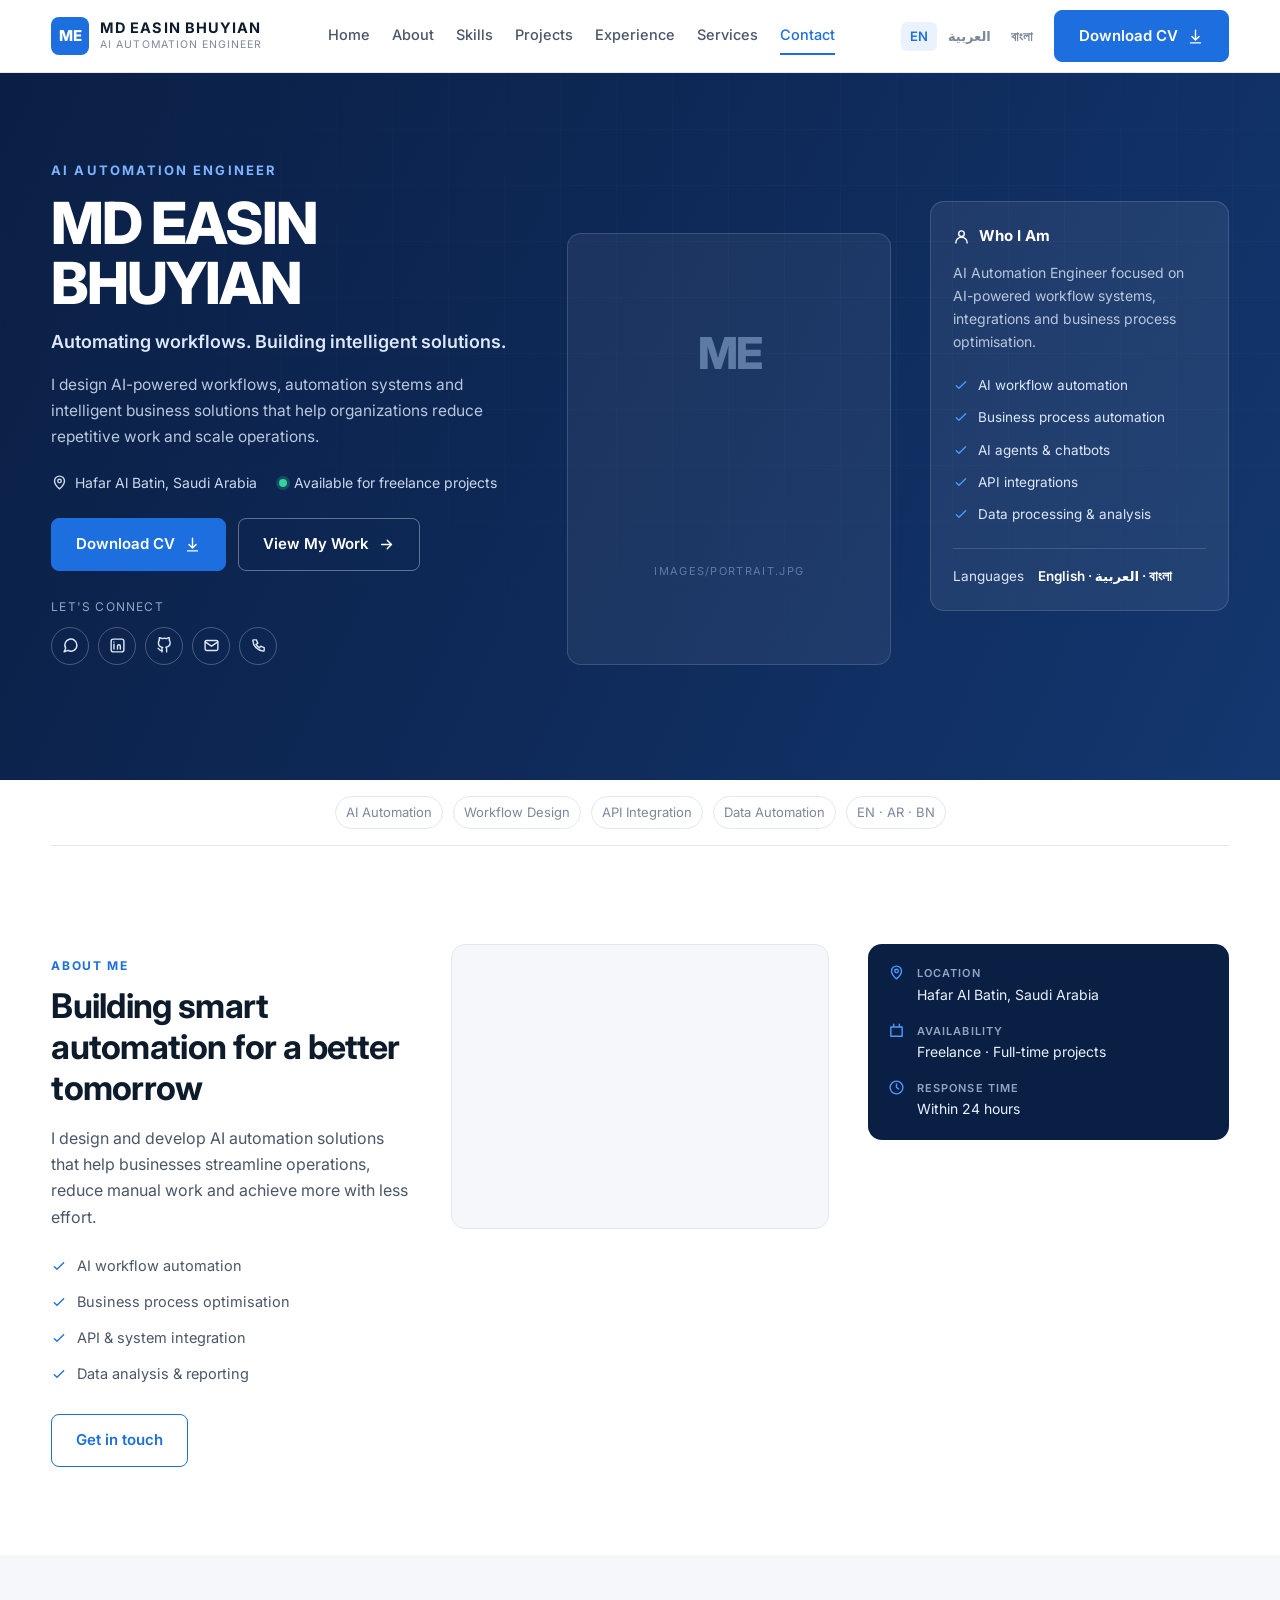
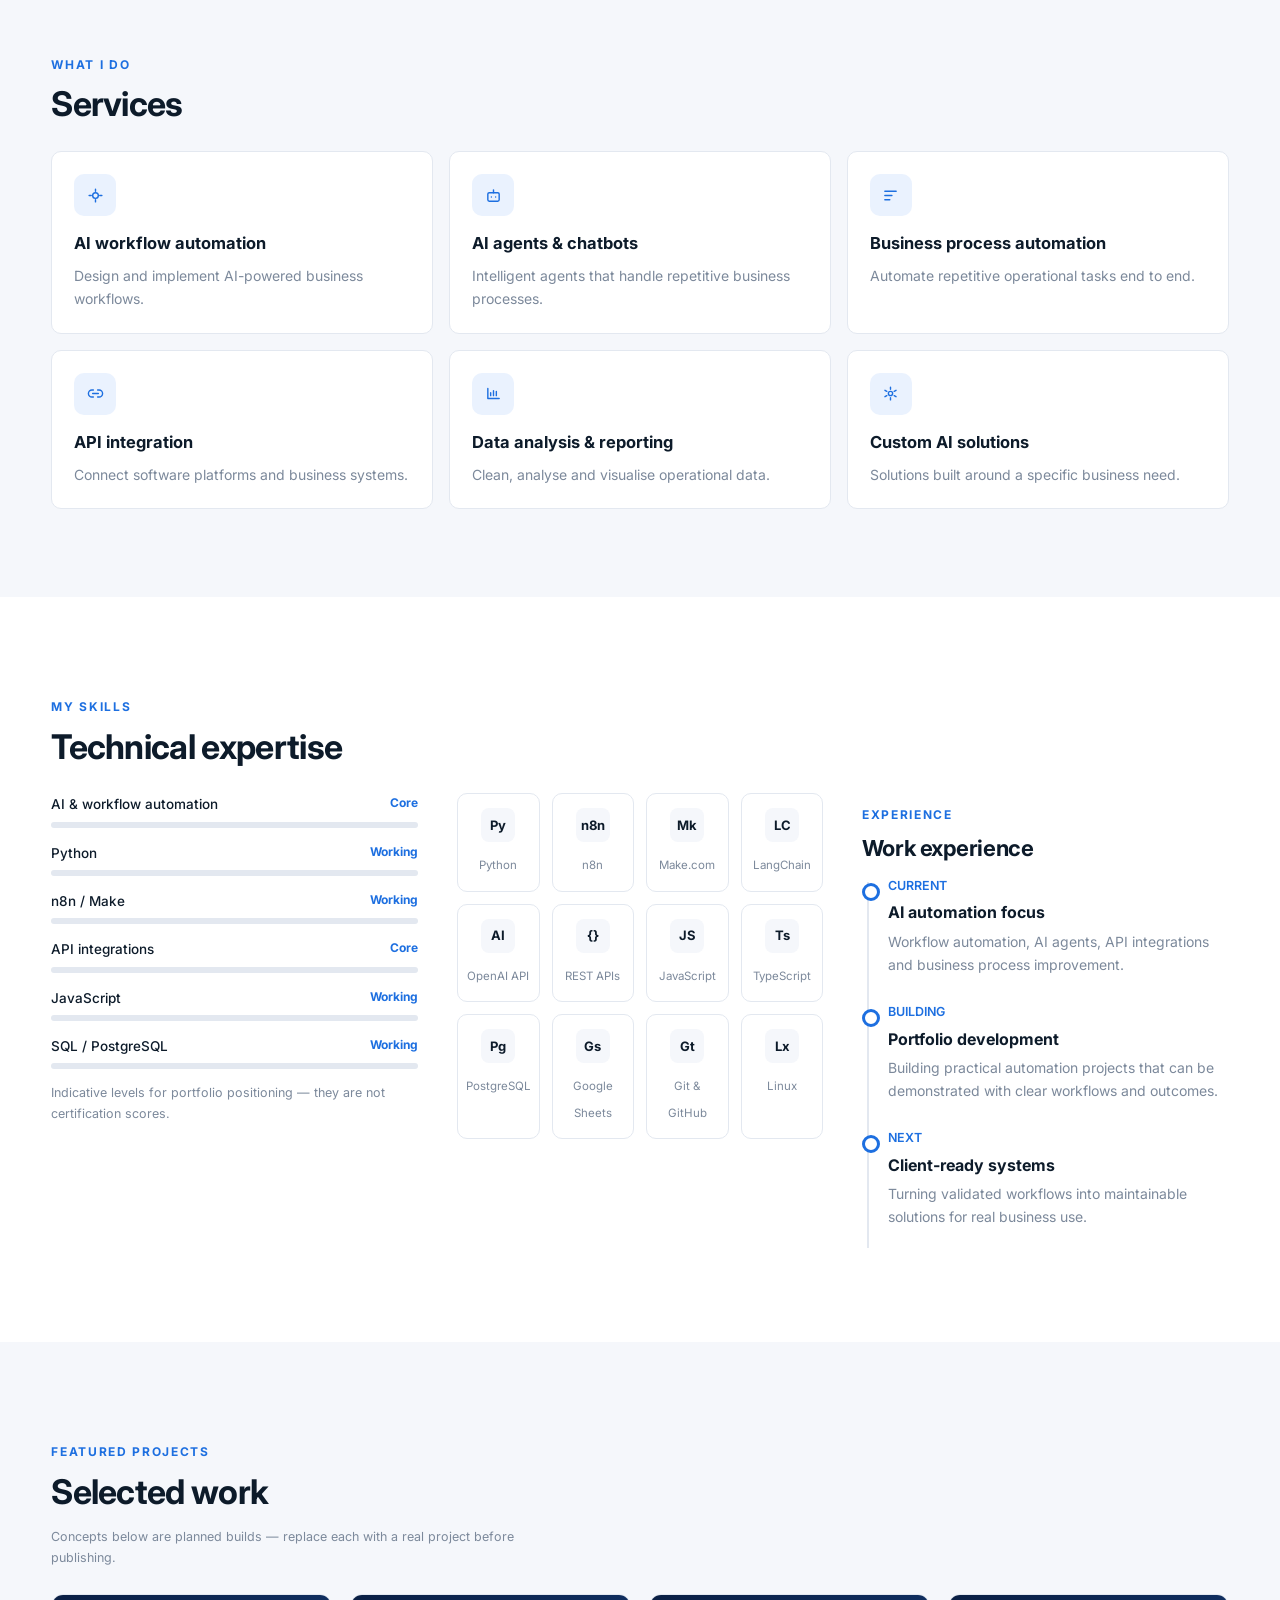
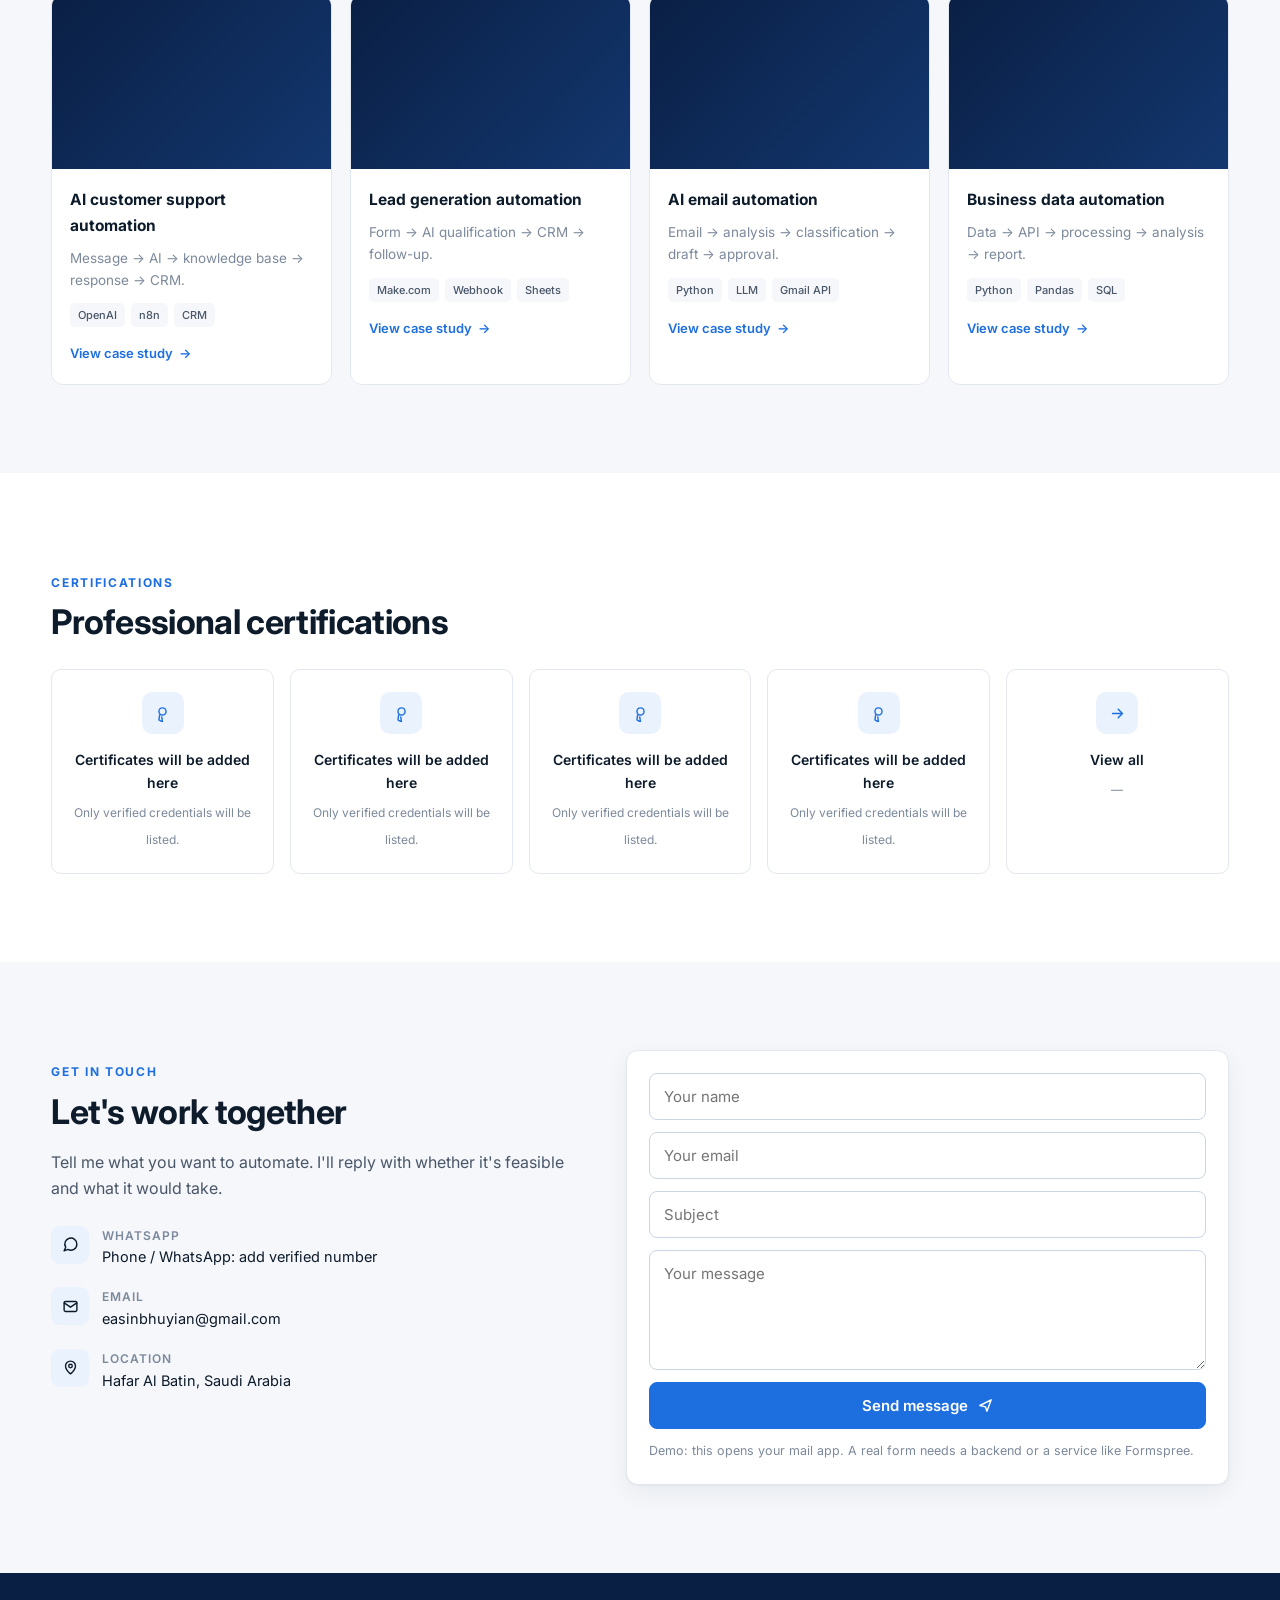
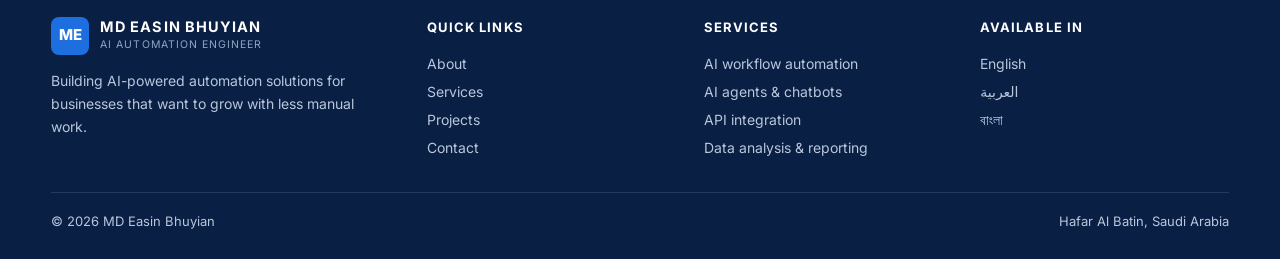
==== index.html @ b010026e "Add files via upload" ====
<!DOCTYPE html>
<html lang="en" data-lang="en" dir="ltr">
<head>
<meta charset="UTF-8">
<meta name="viewport" content="width=device-width, initial-scale=1">
<title>MD Easin Bhuyian | AI Automation Engineer</title>
<meta name="description" content="Portfolio of MD Easin Bhuyian, an AI Automation Engineer specializing in AI agents, workflow automation, API integrations and intelligent business solutions.">
<meta property="og:title" content="MD Easin Bhuyian | AI Automation Engineer">
<meta property="og:description" content="AI agents, workflow automation, API integrations and intelligent business solutions.">
<meta property="og:type" content="profile">
<link rel="icon" href="data:image/svg+xml,<svg xmlns='http://www.w3.org/2000/svg' viewBox='0 0 32 32'><rect width='32' height='32' rx='6' fill='%231D6FE0'/><text x='16' y='22' font-family='sans-serif' font-size='15' font-weight='700' fill='%23fff' text-anchor='middle'>ME</text></svg>">
<link rel="preconnect" href="https://fonts.googleapis.com">
<link rel="preconnect" href="https://fonts.gstatic.com" crossorigin>
<link href="https://fonts.googleapis.com/css2?family=Anek+Bangla:wght@400;500;600;700&family=IBM+Plex+Sans+Arabic:wght@400;500;600;700&family=Inter:wght@400;500;600;700;800&display=swap" rel="stylesheet">
<script type="application/ld+json">{
  "@context":"https://schema.org",
  "@type":"Person",
  "name":"MD Easin Bhuyian",
  "jobTitle":"AI Automation Engineer",
  "email":"easinbhuyian@gmail.com",
  "address":{"@type":"PostalAddress","addressLocality":"Hafar Al Batin","addressCountry":"SA"},
  "knowsLanguage":["English","Arabic","Bengali"],
  "knowsAbout":["AI automation","workflow automation","API integration","Python","n8n","Make.com"]
}</script>
<style>
:root{
  --navy:#0A1F44; --navy-2:#0F2B5B; --navy-3:#13376F;
  --blue:#1D6FE0; --blue-dark:#1557B0; --blue-soft:#EAF2FE;
  --paper:#FFFFFF; --grey:#F5F7FB; --line:#E3E8F0; --line-2:#CBD5E4;
  --ink:#0D1B2A; --body:#4A5768; --mute:#7C899B;
  --ok:#16A34A;
  --f-en:'Inter',system-ui,sans-serif;
  --f-bn:'Anek Bangla',system-ui,sans-serif;
  --f-ar:'IBM Plex Sans Arabic',system-ui,sans-serif;
  --font:var(--f-en);
  --shadow:0 1px 2px rgba(13,27,42,.04),0 8px 24px rgba(13,27,42,.06);
  --r:10px;
}
html[data-lang="bn"]{--font:var(--f-bn)}
html[data-lang="ar"]{--font:var(--f-ar)}
*{box-sizing:border-box}
html{scroll-behavior:smooth;scroll-padding-top:84px}
body{margin:0;background:var(--paper);color:var(--body);font-family:var(--font);
  font-size:16px;line-height:1.65;-webkit-font-smoothing:antialiased}
html[data-lang="bn"] body,html[data-lang="ar"] body{line-height:1.9}
h1,h2,h3,h4{color:var(--ink);margin:0}
a{color:inherit;text-decoration:none}
img{max-width:100%;display:block}
.wrap{width:min(1200px,92vw);margin-inline:auto}
.sec{padding-block:clamp(52px,7vw,88px)}
.sec.grey{background:var(--grey)}
.label{font-size:12px;font-weight:700;letter-spacing:.14em;text-transform:uppercase;color:var(--blue);margin-bottom:10px}
.title{font-size:clamp(24px,3vw,34px);font-weight:700;letter-spacing:-.02em;line-height:1.2;margin-bottom:14px}
html[data-lang="bn"] .title,html[data-lang="ar"] .title{letter-spacing:0}
.sub{max-width:60ch}
.btn{display:inline-flex;align-items:center;justify-content:center;gap:9px;font-weight:600;font-size:15px;
  padding:13px 24px;border-radius:8px;border:1px solid var(--blue);background:var(--blue);color:#fff;
  cursor:pointer;transition:.18s ease;font-family:inherit}
.btn:hover{background:var(--blue-dark);border-color:var(--blue-dark)}
.btn.ghost{background:transparent;color:#fff;border-color:rgba(255,255,255,.35)}
.btn.ghost:hover{background:rgba(255,255,255,.1);border-color:#fff}
.btn.outline{background:transparent;color:var(--blue)}
.btn.outline:hover{background:var(--blue-soft)}
.ic{width:17px;height:17px;stroke:currentColor;fill:none;stroke-width:2;stroke-linecap:round;stroke-linejoin:round;flex:none}

/* ---------- nav ---------- */
.nav{position:sticky;top:0;z-index:70;background:rgba(255,255,255,.96);backdrop-filter:blur(10px);
  border-bottom:1px solid var(--line)}
.nav-in{display:flex;align-items:center;gap:18px;height:72px}
.logo{display:flex;align-items:center;gap:11px}
.logo .mk{width:38px;height:38px;border-radius:8px;background:var(--blue);color:#fff;display:grid;
  place-items:center;font-weight:800;font-size:15px;letter-spacing:-.02em}
.logo b{display:block;font-size:14.5px;font-weight:700;color:var(--ink);line-height:1.2}
.logo span{display:block;font-size:10.5px;letter-spacing:.1em;text-transform:uppercase;color:var(--mute)}
.menu{display:flex;gap:22px;margin-inline:auto}
.menu a{font-size:14.5px;font-weight:500;color:var(--body);padding:6px 0;border-bottom:2px solid transparent}
.menu a:hover,.menu a.on{color:var(--blue);border-color:var(--blue)}
.nav-right{display:flex;align-items:center;gap:12px}
.langs{display:flex;gap:2px}
.langs button{font-family:inherit;font-size:13px;font-weight:600;background:none;border:0;color:var(--mute);
  padding:6px 9px;border-radius:6px;cursor:pointer}
.langs button[aria-pressed="true"]{background:var(--blue-soft);color:var(--blue)}
.burger{display:none;background:none;border:1px solid var(--line-2);border-radius:8px;width:40px;height:38px;
  cursor:pointer;color:var(--ink);place-items:center}
.drawer{display:none;border-top:1px solid var(--line);background:#fff;padding:10px 0 18px}
.drawer.open{display:block}
.drawer a{display:block;padding:12px 0;border-bottom:1px solid var(--line);font-weight:500}

/* ---------- hero ---------- */
.hero{position:relative;background:linear-gradient(115deg,var(--navy) 0%,var(--navy-2) 55%,var(--navy-3) 100%);
  color:#fff;overflow:hidden}
.hero::after{content:"";position:absolute;inset:0;opacity:.16;pointer-events:none;
  background-image:linear-gradient(rgba(255,255,255,.14) 1px,transparent 1px),
                   linear-gradient(90deg,rgba(255,255,255,.14) 1px,transparent 1px);
  background-size:56px 56px;mask-image:radial-gradient(120% 90% at 70% 30%,#000,transparent 72%)}
.hero-in{position:relative;z-index:2;display:grid;grid-template-columns:1.15fr .78fr .72fr;
  gap:clamp(22px,3vw,44px);padding-block:clamp(46px,6vw,74px) clamp(90px,9vw,120px);align-items:center}
.hero h1{color:#fff;font-size:clamp(34px,5.6vw,58px);font-weight:800;letter-spacing:-.035em;line-height:1.02;
  margin:12px 0 14px;text-transform:uppercase}
html[data-lang="bn"] .hero h1,html[data-lang="ar"] .hero h1{letter-spacing:0;text-transform:none;font-size:clamp(28px,4.6vw,46px);line-height:1.25}
.hero .eyebrow{font-size:13px;font-weight:700;letter-spacing:.16em;text-transform:uppercase;color:#7FB2FF}
.hero .tag{font-size:clamp(15px,1.7vw,18px);font-weight:600;color:#DCE7F7;margin:0 0 16px}
.hero p.desc{color:#B9C7DC;max-width:46ch;margin:0 0 22px;font-size:15.5px}
.meta{display:flex;flex-wrap:wrap;gap:10px 22px;margin-bottom:24px;font-size:14px;color:#CBD8EA}
.meta span{display:inline-flex;align-items:center;gap:7px}
.dot-ok{width:8px;height:8px;border-radius:50%;background:#34D399;box-shadow:0 0 0 3px rgba(52,211,153,.22)}
.hero .cta{display:flex;flex-wrap:wrap;gap:12px;margin-bottom:26px}
.connect{font-size:12px;letter-spacing:.1em;text-transform:uppercase;color:#8FA6C4;margin-bottom:10px}
.socials{display:flex;flex-wrap:wrap;gap:9px}
.socials a{width:38px;height:38px;border-radius:50%;border:1px solid rgba(255,255,255,.25);display:grid;
  place-items:center;color:#DCE7F7;transition:.18s}
.socials a:hover{background:#fff;color:var(--navy);border-color:#fff}
.portrait{align-self:end}
.pframe{position:relative;border-radius:14px;overflow:hidden;aspect-ratio:3/4;background:rgba(255,255,255,.06);
  border:1px solid rgba(255,255,255,.14)}
.pframe img{width:100%;height:100%;object-fit:cover}
.pframe.empty img{display:none}
.pfall{display:none;position:absolute;inset:0;place-items:center;flex-direction:column;gap:6px;color:#5E7BA6}
.pframe.empty .pfall{display:grid}
.pfall b{font-size:44px;font-weight:800;letter-spacing:-.04em}
.pfall small{font-size:11px;letter-spacing:.12em;text-transform:uppercase}
.whoami{background:rgba(255,255,255,.07);border:1px solid rgba(255,255,255,.14);border-radius:14px;padding:22px}
.whoami h3{color:#fff;font-size:15px;font-weight:700;display:flex;align-items:center;gap:9px;margin-bottom:12px}
.whoami p{color:#B9C7DC;font-size:14px;margin:0 0 16px}
.whoami li{list-style:none;display:flex;align-items:flex-start;gap:9px;font-size:13.5px;color:#DCE7F7;padding:5px 0}
.whoami ul{margin:0;padding:0}
.tick{width:16px;height:16px;flex:none;margin-top:3px;color:#4C9AFF}
.whoami .langrow{margin-top:18px;padding-top:16px;border-top:1px solid rgba(255,255,255,.14);
  display:flex;gap:14px;flex-wrap:wrap;font-size:13.5px;color:#DCE7F7}

/* ---------- stats ---------- */
.stats-wrap{margin-top:-58px;position:relative;z-index:5}
.stats{background:#fff;border:1px solid var(--line);border-radius:12px;box-shadow:var(--shadow);
  display:grid;grid-template-columns:repeat(6,1fr)}
.stat{padding:22px 18px;display:flex;gap:12px;align-items:center;border-inline-start:1px solid var(--line)}
.stat:first-child{border-inline-start:0}
.stat .si{width:38px;height:38px;border-radius:9px;background:var(--blue-soft);color:var(--blue);
  display:grid;place-items:center;flex:none}
.stat b{display:block;font-size:21px;font-weight:800;color:var(--ink);letter-spacing:-.02em;line-height:1.15}
.stat span{font-size:12.5px;color:var(--mute)}

/* ---------- generic cards ---------- */
.card{background:#fff;border:1px solid var(--line);border-radius:var(--r);padding:22px;transition:.2s}
.card:hover{border-color:var(--line-2);box-shadow:var(--shadow);transform:translateY(-2px)}
.card h3{font-size:16.5px;font-weight:700;margin-bottom:7px}
.card p{font-size:14px;margin:0;color:var(--mute)}
.cico{width:42px;height:42px;border-radius:10px;background:var(--blue-soft);color:var(--blue);
  display:grid;place-items:center;margin-bottom:14px}

/* about */
.about{display:grid;grid-template-columns:1fr 1.05fr 1fr;gap:clamp(22px,3vw,40px);align-items:start}
.about-photo{position:relative;border-radius:14px;overflow:hidden;aspect-ratio:4/3;background:var(--grey);
  border:1px solid var(--line)}
.about-photo.empty img{display:none}
.about-photo .pfall{color:var(--line-2)}
.infocard{background:var(--navy);color:#fff;border-radius:14px;padding:20px;display:grid;gap:16px}
.infocard div{display:flex;gap:12px;align-items:flex-start}
.infocard b{display:block;font-size:11px;letter-spacing:.1em;text-transform:uppercase;color:#8FA6C4;font-weight:600}
.infocard span{font-size:14px;color:#EAF1FA}
.checks{list-style:none;margin:18px 0 22px;padding:0}
.checks li{display:flex;gap:10px;align-items:center;padding:6px 0;font-size:14.5px}
.checks .tick{color:var(--blue);margin:0}
.grid3{display:grid;grid-template-columns:repeat(3,1fr);gap:16px}
.grid2{display:grid;grid-template-columns:1fr 1fr;gap:16px}

/* skills */
.skills-grid{display:grid;grid-template-columns:1fr 1fr 1fr;gap:clamp(22px,3vw,40px);align-items:start}
.bar{margin-bottom:14px}
.bar .top{display:flex;justify-content:space-between;font-size:13.5px;margin-bottom:6px;color:var(--ink);font-weight:500}
.bar .track{height:6px;background:var(--line);border-radius:99px;overflow:hidden}
.bar .fill{height:100%;background:var(--blue);border-radius:99px;width:0;transition:width 1s cubic-bezier(.2,.7,.3,1)}
.tech{display:grid;grid-template-columns:repeat(4,1fr);gap:12px}
.tile{background:#fff;border:1px solid var(--line);border-radius:10px;padding:14px 8px;text-align:center;transition:.18s}
.tile:hover{border-color:var(--blue);transform:translateY(-2px)}
.tile b{display:block;width:34px;height:34px;margin:0 auto 8px;border-radius:8px;background:var(--grey);
  color:var(--ink);display:grid;place-items:center;font-size:13px;font-weight:700}
.tile span{font-size:11.5px;color:var(--mute)}

/* experience */
.tl{position:relative;padding-inline-start:26px}
.tl::before{content:"";position:absolute;inset-block:6px;inset-inline-start:5px;width:2px;background:var(--line)}
.tl-item{position:relative;padding-bottom:26px}
.tl-item::before{content:"";position:absolute;inset-inline-start:-26px;top:7px;width:12px;height:12px;
  border-radius:50%;background:#fff;border:3px solid var(--blue)}
.tl-item .yr{font-size:12.5px;font-weight:600;color:var(--blue);margin-bottom:3px}
.tl-item h3{font-size:16px;font-weight:700;margin-bottom:4px}
.tl-item p{font-size:14px;margin:0;color:var(--mute)}

/* projects */
.proj{display:grid;grid-template-columns:repeat(4,1fr);gap:18px}
.pcard{background:#fff;border:1px solid var(--line);border-radius:12px;overflow:hidden;transition:.2s}
.pcard:hover{box-shadow:var(--shadow);transform:translateY(-3px);border-color:var(--line-2)}
.pshot{aspect-ratio:16/10;background:linear-gradient(135deg,var(--navy),var(--navy-3));position:relative;
  display:grid;place-items:center;color:#4C9AFF}
.pshot img{width:100%;height:100%;object-fit:cover;position:absolute;inset:0}
.pshot.empty img{display:none}
.pbody{padding:18px}
.pbody h3{font-size:15.5px;font-weight:700;margin-bottom:8px}
.pbody p{font-size:13.5px;color:var(--mute);margin:0 0 12px}
.chips{display:flex;flex-wrap:wrap;gap:6px;margin-bottom:12px}
.chip{font-size:11px;font-weight:500;background:var(--grey);color:var(--body);border-radius:5px;padding:3px 8px}
.plink{font-size:13px;font-weight:600;color:var(--blue);display:inline-flex;align-items:center;gap:6px}

/* testimonial */
.quote{background:#fff;border:1px solid var(--line);border-radius:12px;padding:26px;box-shadow:var(--shadow)}
.quote .qm{font-size:34px;line-height:1;color:var(--blue);font-weight:800}
.quote p{font-size:15px;color:var(--ink);margin:10px 0 18px}
.who{display:flex;gap:12px;align-items:center}
.who .av{width:42px;height:42px;border-radius:50%;background:var(--grey);display:grid;place-items:center;
  color:var(--mute);font-weight:700;flex:none}
.who b{display:block;font-size:14px}
.who span{font-size:12.5px;color:var(--mute)}

/* certs */
.certs{display:grid;grid-template-columns:repeat(5,1fr);gap:16px}
.cert{background:#fff;border:1px solid var(--line);border-radius:10px;padding:22px 16px;text-align:center}
.cert .cico{margin-inline:auto}
.cert b{display:block;font-size:14px;font-weight:600;color:var(--ink);margin-bottom:4px}
.cert span{font-size:12px;color:var(--mute)}

/* contact */
.contact{display:grid;grid-template-columns:1fr 1.15fr;gap:clamp(24px,4vw,54px);align-items:start}
.crow{display:flex;gap:13px;align-items:flex-start;margin-bottom:18px}
.crow .cico{width:38px;height:38px;border-radius:9px;margin:0;flex:none}
.crow b{display:block;font-size:12px;letter-spacing:.08em;text-transform:uppercase;color:var(--mute);font-weight:600}
.crow span{font-size:14.5px;color:var(--ink)}
.form{display:grid;gap:12px;background:#fff;border:1px solid var(--line);border-radius:12px;padding:22px;box-shadow:var(--shadow)}
.form input,.form textarea{font-family:inherit;font-size:15px;padding:13px 14px;border:1px solid var(--line-2);
  border-radius:8px;color:var(--ink);background:#fff;width:100%}
.form textarea{min-height:120px;resize:vertical}
.form input:focus,.form textarea:focus{outline:2px solid var(--blue);outline-offset:1px;border-color:transparent}
.note{font-size:12.5px;color:var(--mute);margin:0}

/* footer */
footer{background:var(--navy);color:#B9C7DC;padding:44px 0 26px;margin-top:0}
.fgrid{display:grid;grid-template-columns:1.4fr 1fr 1fr 1fr;gap:28px}
footer h4{color:#fff;font-size:13px;letter-spacing:.08em;text-transform:uppercase;margin-bottom:12px}
footer a,footer li{font-size:14px;color:#B9C7DC;line-height:2}
footer a:hover{color:#fff}
footer ul{list-style:none;margin:0;padding:0}
.fbot{border-top:1px solid rgba(255,255,255,.12);margin-top:30px;padding-top:18px;font-size:13px;
  display:flex;justify-content:space-between;gap:14px;flex-wrap:wrap}

/* motion */
.rv{opacity:0;transform:translateY(16px);transition:opacity .6s ease,transform .6s ease}
.rv.in{opacity:1;transform:none}
:focus-visible{outline:2px solid var(--blue);outline-offset:2px}

@media (max-width:1080px){
  .hero-in{grid-template-columns:1fr 1fr}
  .portrait{grid-row:span 2;align-self:center}
  .stats{grid-template-columns:repeat(3,1fr)}
  .stat:nth-child(4){border-inline-start:0}
  .stat:nth-child(n+4){border-top:1px solid var(--line)}
  .about,.skills-grid,.contact{grid-template-columns:1fr}
  .proj{grid-template-columns:1fr 1fr}
  .certs{grid-template-columns:repeat(3,1fr)}
  .fgrid{grid-template-columns:1fr 1fr}
}
.trust-wrap{padding-block:0 10px}.trust{display:flex;justify-content:center;gap:10px;flex-wrap:wrap;padding:16px 0;border-bottom:1px solid var(--line);color:var(--mute);font-size:13px}.trust span{padding:5px 10px;border:1px solid var(--line);border-radius:999px;background:#fff}.bar .top strong{font-size:12px;color:var(--blue);font-weight:700}.cert{min-height:150px}.cert span{line-height:1.45}
@media (max-width:760px){
  .menu{display:none}
  .burger{display:grid}
  .hero-in{grid-template-columns:1fr;padding-bottom:100px}
  .portrait{grid-row:auto;max-width:260px}
  .stats{grid-template-columns:1fr 1fr}
  .stat{border-inline-start:0;border-top:1px solid var(--line)}
  .stat:nth-child(-n+2){border-top:0}
  .stat:nth-child(2n){border-inline-start:1px solid var(--line)}
  .grid3,.grid2,.proj,.certs,.tech{grid-template-columns:1fr 1fr}
  .grid3{grid-template-columns:1fr}
  .fgrid{grid-template-columns:1fr}
}
@media (prefers-reduced-motion:reduce){
  *{transition:none!important;animation:none!important}
  .rv{opacity:1;transform:none}
  html{scroll-behavior:auto}
}
</style>
</head>
<body>
<!-- PORTFOLIO_V3_PRODUCTION_BASE -->

<!-- ================= NAV ================= -->
<div class="nav">
  <div class="wrap nav-in">
    <a class="logo" href="#top">
      <span class="mk">ME</span>
      <span><b>MD EASIN BHUYIAN</b><span data-i18n="role_small">AI Automation Engineer</span></span>
    </a>
    <nav class="menu">
      <a href="#top" data-i18n="nav_home">Home</a>
      <a href="#about" data-i18n="nav_about">About</a>
      <a href="#skills" data-i18n="nav_skills">Skills</a>
      <a href="#projects" data-i18n="nav_projects">Projects</a>
      <a href="#experience" data-i18n="nav_exp">Experience</a>
      <a href="#services" data-i18n="nav_services">Services</a>
      <a href="#contact" data-i18n="nav_contact">Contact</a>
    </nav>
    <div class="nav-right">
      <div class="langs" role="group" aria-label="Language">
        <button type="button" data-set="en" aria-pressed="true">EN</button>
        <button type="button" data-set="ar" aria-pressed="false">العربية</button>
        <button type="button" data-set="bn" aria-pressed="false">বাংলা</button>
      </div>
      <a class="btn" href="cv/cv.pdf" download>
        <span data-i18n="cv">Download CV</span>
        <svg class="ic" viewBox="0 0 24 24"><path d="M12 3v12M7 12l5 5 5-5M5 21h14"/></svg>
      </a>
      <button class="burger" id="burger" aria-label="Menu" aria-expanded="false">
        <svg class="ic" viewBox="0 0 24 24"><path d="M4 7h16M4 12h16M4 17h16"/></svg>
      </button>
    </div>
  </div>
  <div class="drawer" id="drawer">
    <div class="wrap">
      <a href="#about" data-i18n="nav_about">About</a>
      <a href="#services" data-i18n="nav_services">Services</a>
      <a href="#skills" data-i18n="nav_skills">Skills</a>
      <a href="#experience" data-i18n="nav_exp">Experience</a>
      <a href="#projects" data-i18n="nav_projects">Projects</a>
      <a href="#contact" data-i18n="nav_contact">Contact</a>
    </div>
  </div>
</div>

<!-- ================= HERO ================= -->
<header class="hero" id="top">
  <div class="wrap hero-in">
    <div>
      <p class="eyebrow" data-i18n="role_small">AI Automation Engineer</p>
      <h1>MD EASIN BHUYIAN</h1>
      <p class="tag" data-i18n="hero_tag">Automating workflows. Building intelligent solutions.</p>
      <p class="desc" data-i18n="hero_desc">I design AI-powered workflows, automation systems and intelligent business solutions that help organizations reduce repetitive work and scale operations.</p>
      <div class="meta">
        <span>
          <svg class="ic" viewBox="0 0 24 24"><path d="M12 21s7-5.6 7-11a7 7 0 1 0-14 0c0 5.4 7 11 7 11Z"/><circle cx="12" cy="10" r="2.5"/></svg>
          <span data-i18n="loc">Hafar Al Batin, Saudi Arabia</span>
        </span>
        <span><i class="dot-ok"></i><span data-i18n="avail">Available for freelance projects</span></span>
      </div>
      <div class="cta">
        <a class="btn" href="cv/cv.pdf" download>
          <span data-i18n="cv">Download CV</span>
          <svg class="ic" viewBox="0 0 24 24"><path d="M12 3v12M7 12l5 5 5-5M5 21h14"/></svg>
        </a>
        <a class="btn ghost" href="#projects">
          <span data-i18n="view_work">View My Work</span>
          <svg class="ic" viewBox="0 0 24 24"><path d="M5 12h14M13 6l6 6-6 6"/></svg>
        </a>
      </div>
      <p class="connect" data-i18n="connect">Let's connect</p>
      <div class="socials">
        <a href="mailto:easinbhuyian@gmail.com?subject=WhatsApp%20contact" aria-label="WhatsApp"><svg class="ic" viewBox="0 0 24 24"><path d="M21 11.5a8.5 8.5 0 0 1-12.6 7.4L3 21l2.2-5.2A8.5 8.5 0 1 1 21 11.5Z"/></svg></a>
        <a href="#contact" aria-label="LinkedIn"><svg class="ic" viewBox="0 0 24 24"><rect x="3" y="3" width="18" height="18" rx="3"/><path d="M7 10v7M7 7v.01M12 17v-4a2 2 0 0 1 4 0v4"/></svg></a>
        <a href="#contact" aria-label="GitHub"><svg class="ic" viewBox="0 0 24 24"><path d="M9 19c-4 1.5-4-2.5-6-3m12 5v-3.9a3.4 3.4 0 0 0-1-2.6c3-.3 6-1.5 6-6.6a5 5 0 0 0-1.4-3.5 4.7 4.7 0 0 0-.1-3.5s-1.1-.3-3.6 1.4a12 12 0 0 0-6.4 0C6 .8 4.9 1.1 4.9 1.1a4.7 4.7 0 0 0-.1 3.5A5 5 0 0 0 3.4 8c0 5 3 6.3 6 6.6a3.4 3.4 0 0 0-1 2.6V21"/></svg></a>
        <a href="mailto:easinbhuyian@gmail.com" aria-label="Email"><svg class="ic" viewBox="0 0 24 24"><rect x="3" y="5" width="18" height="14" rx="2"/><path d="m3 7 9 6 9-6"/></svg></a>
        <a href="#contact" aria-label="Phone"><svg class="ic" viewBox="0 0 24 24"><path d="M5 4h4l2 5-2.5 1.5a12 12 0 0 0 5 5L15 13l5 2v4a1 1 0 0 1-1.1 1A16 16 0 0 1 4 5.1 1 1 0 0 1 5 4Z"/></svg></a>
      </div>
    </div>

    <div class="portrait">
      <div class="pframe" data-photo>
        <img src="images/portrait.jpg" alt="MD Easin Bhuyian">
        <div class="pfall"><b>ME</b><small data-i18n="add_photo">images/portrait.jpg</small></div>
      </div>
    </div>

    <aside class="whoami">
      <h3>
        <svg class="ic" viewBox="0 0 24 24"><circle cx="12" cy="8" r="4"/><path d="M4 21a8 8 0 0 1 16 0"/></svg>
        <span data-i18n="who">Who I Am</span>
      </h3>
      <p data-i18n="who_p">AI Automation Engineer focused on AI-powered workflow systems, integrations and business process optimisation.</p>
      <ul>
        <li><svg class="ic tick" viewBox="0 0 24 24"><path d="m5 13 4 4L19 7"/></svg><span data-i18n="w1">AI workflow automation</span></li>
        <li><svg class="ic tick" viewBox="0 0 24 24"><path d="m5 13 4 4L19 7"/></svg><span data-i18n="w2">Business process automation</span></li>
        <li><svg class="ic tick" viewBox="0 0 24 24"><path d="m5 13 4 4L19 7"/></svg><span data-i18n="w3">AI agents & chatbots</span></li>
        <li><svg class="ic tick" viewBox="0 0 24 24"><path d="m5 13 4 4L19 7"/></svg><span data-i18n="w4">API integrations</span></li>
        <li><svg class="ic tick" viewBox="0 0 24 24"><path d="m5 13 4 4L19 7"/></svg><span data-i18n="w5">Data processing & analysis</span></li>
      </ul>
      <div class="langrow">
        <span data-i18n="langs">Languages</span>
        <b style="color:#fff;font-weight:600">English · العربية · বাংলা</b>
      </div>
    </aside>
  </div>
</header>

<!-- ================= TRUST STRIP ================= -->
<div class="wrap trust-wrap rv">
  <div class="trust">
    <span>AI Automation</span><span>Workflow Design</span><span>API Integration</span><span>Data Automation</span><span>EN · AR · BN</span>
  </div>
</div>

<!-- ================= ABOUT ================= -->
<section class="sec wrap rv" id="about">
  <div class="about">
    <div>
      <p class="label" data-i18n="l_about">About me</p>
      <h2 class="title" data-i18n="about_title">Building smart automation for a better tomorrow</h2>
      <p class="sub" data-i18n="about_p">I design and develop AI automation solutions that help businesses streamline operations, reduce manual work and achieve more with less effort.</p>
      <ul class="checks">
        <li><svg class="ic tick" viewBox="0 0 24 24"><path d="m5 13 4 4L19 7"/></svg><span data-i18n="w1">AI workflow automation</span></li>
        <li><svg class="ic tick" viewBox="0 0 24 24"><path d="m5 13 4 4L19 7"/></svg><span data-i18n="a2">Business process optimisation</span></li>
        <li><svg class="ic tick" viewBox="0 0 24 24"><path d="m5 13 4 4L19 7"/></svg><span data-i18n="a3">API & system integration</span></li>
        <li><svg class="ic tick" viewBox="0 0 24 24"><path d="m5 13 4 4L19 7"/></svg><span data-i18n="a4">Data analysis & reporting</span></li>
      </ul>
      <a class="btn outline" href="#contact"><span data-i18n="more_about">Get in touch</span></a>
    </div>
    <div class="about-photo" data-photo>
      <img src="images/about.jpg" alt="At work">
      <div class="pfall"><b>ME</b><small data-i18n="add_photo2">images/about.jpg</small></div>
    </div>
    <div class="infocard">
      <div>
        <svg class="ic" viewBox="0 0 24 24" style="color:#4C9AFF"><path d="M12 21s7-5.6 7-11a7 7 0 1 0-14 0c0 5.4 7 11 7 11Z"/><circle cx="12" cy="10" r="2.5"/></svg>
        <span><b data-i18n="i_loc">Location</b><span data-i18n="loc">Hafar Al Batin, Saudi Arabia</span></span>
      </div>
      <div>
        <svg class="ic" viewBox="0 0 24 24" style="color:#4C9AFF"><path d="M4 7h16v13H4zM8 3v4M16 3v4"/></svg>
        <span><b data-i18n="i_av">Availability</b><span data-i18n="i_av_v">Freelance · Full-time projects</span></span>
      </div>
      <div>
        <svg class="ic" viewBox="0 0 24 24" style="color:#4C9AFF"><circle cx="12" cy="12" r="9"/><path d="M12 7v5l3 2"/></svg>
        <span><b data-i18n="i_rt">Response time</b><span data-i18n="i_rt_v">Within 24 hours</span></span>
      </div>
    </div>
  </div>
</section>

<!-- ================= SERVICES ================= -->
<section class="sec grey rv" id="services">
  <div class="wrap">
    <p class="label" data-i18n="l_serv">What I do</p>
    <h2 class="title" data-i18n="serv_title">Services</h2>
    <div class="grid3" style="margin-top:26px">
      <div class="card"><div class="cico"><svg class="ic" viewBox="0 0 24 24"><path d="M12 3v3M12 18v3M3 12h3M18 12h3"/><circle cx="12" cy="12" r="4"/></svg></div><h3 data-i18n="sv1">AI workflow automation</h3><p data-i18n="sv1p">Design and implement AI-powered business workflows.</p></div>
      <div class="card"><div class="cico"><svg class="ic" viewBox="0 0 24 24"><rect x="4" y="8" width="16" height="12" rx="2"/><path d="M12 4v4M9 14h.01M15 14h.01"/></svg></div><h3 data-i18n="sv2">AI agents & chatbots</h3><p data-i18n="sv2p">Intelligent agents that handle repetitive business processes.</p></div>
      <div class="card"><div class="cico"><svg class="ic" viewBox="0 0 24 24"><path d="M4 6h16M4 12h10M4 18h7"/></svg></div><h3 data-i18n="sv3">Business process automation</h3><p data-i18n="sv3p">Automate repetitive operational tasks end to end.</p></div>
      <div class="card"><div class="cico"><svg class="ic" viewBox="0 0 24 24"><path d="M9 7H7a5 5 0 0 0 0 10h2M15 7h2a5 5 0 0 1 0 10h-2M8 12h8"/></svg></div><h3 data-i18n="sv4">API integration</h3><p data-i18n="sv4p">Connect software platforms and business systems.</p></div>
      <div class="card"><div class="cico"><svg class="ic" viewBox="0 0 24 24"><path d="M4 19V5M4 19h16M8 15v-4M12 15V8M16 15v-6"/></svg></div><h3 data-i18n="sv5">Data analysis & reporting</h3><p data-i18n="sv5p">Clean, analyse and visualise operational data.</p></div>
      <div class="card"><div class="cico"><svg class="ic" viewBox="0 0 24 24"><circle cx="12" cy="12" r="3"/><path d="M12 3v3M12 18v3M4.2 7.5l2.6 1.5M17.2 15l2.6 1.5M4.2 16.5l2.6-1.5M17.2 9l2.6-1.5"/></svg></div><h3 data-i18n="sv6">Custom AI solutions</h3><p data-i18n="sv6p">Solutions built around a specific business need.</p></div>
    </div>
  </div>
</section>

<!-- ================= SKILLS ================= -->
<section class="sec wrap rv" id="skills">
  <p class="label" data-i18n="l_skills">My skills</p>
  <h2 class="title" data-i18n="skills_title">Technical expertise</h2>
  <div class="skills-grid" style="margin-top:26px">
    <div id="bars">
      <div class="bar"><div class="top"><span>AI & workflow automation</span><strong>Core</strong></div><div class="track"><div class="fill" style="width:78%"></div></div></div>
      <div class="bar"><div class="top"><span>Python</span><strong>Working</strong></div><div class="track"><div class="fill" style="width:65%"></div></div></div>
      <div class="bar"><div class="top"><span>n8n / Make</span><strong>Working</strong></div><div class="track"><div class="fill" style="width:72%"></div></div></div>
      <div class="bar"><div class="top"><span>API integrations</span><strong>Core</strong></div><div class="track"><div class="fill" style="width:74%"></div></div></div>
      <div class="bar"><div class="top"><span>JavaScript</span><strong>Working</strong></div><div class="track"><div class="fill" style="width:58%"></div></div></div>
      <div class="bar"><div class="top"><span>SQL / PostgreSQL</span><strong>Working</strong></div><div class="track"><div class="fill" style="width:55%"></div></div></div>
      <p class="note" style="margin-top:14px" data-i18n="bars_note">Indicative levels for portfolio positioning — they are not certification scores.</p>
    </div>
    <div class="tech">
      <div class="tile"><b>Py</b><span>Python</span></div>
      <div class="tile"><b>n8n</b><span>n8n</span></div>
      <div class="tile"><b>Mk</b><span>Make.com</span></div>
      <div class="tile"><b>LC</b><span>LangChain</span></div>
      <div class="tile"><b>AI</b><span>OpenAI API</span></div>
      <div class="tile"><b>{}</b><span>REST APIs</span></div>
      <div class="tile"><b>JS</b><span>JavaScript</span></div>
      <div class="tile"><b>Ts</b><span>TypeScript</span></div>
      <div class="tile"><b>Pg</b><span>PostgreSQL</span></div>
      <div class="tile"><b>Gs</b><span>Google Sheets</span></div>
      <div class="tile"><b>Gt</b><span>Git & GitHub</span></div>
      <div class="tile"><b>Lx</b><span>Linux</span></div>
    </div>
    <div id="experience">
      <p class="label" data-i18n="l_exp">Experience</p>
      <h3 class="title" style="font-size:22px" data-i18n="exp_title">Work experience</h3>
      <div class="tl">
        <div class="tl-item"><div class="yr">CURRENT</div><h3 data-i18n="e1">AI automation focus</h3><p data-i18n="e1p">Workflow automation, AI agents, API integrations and business process improvement.</p></div>
        <div class="tl-item"><div class="yr">BUILDING</div><h3 data-i18n="e2">Portfolio development</h3><p data-i18n="e2p">Building practical automation projects that can be demonstrated with clear workflows and outcomes.</p></div>
        <div class="tl-item"><div class="yr">NEXT</div><h3 data-i18n="e3">Client-ready systems</h3><p data-i18n="e3p">Turning validated workflows into maintainable solutions for real business use.</p></div>
      </div>
    </div>
  </div>
</section>

<!-- ================= PROJECTS ================= -->
<section class="sec grey rv" id="projects">
  <div class="wrap">
    <p class="label" data-i18n="l_proj">Featured projects</p>
    <h2 class="title" data-i18n="proj_title">Selected work</h2>
    <p class="sub note" data-i18n="proj_note">Concepts below are planned builds — replace each with a real project before publishing.</p>
    <div class="proj" style="margin-top:26px">
      <article class="pcard">
        <div class="pshot" data-photo><img src="images/p1.jpg" alt=""><div class="pfall"><b>01</b></div></div>
        <div class="pbody">
          <h3 data-i18n="p1">AI customer support automation</h3>
          <p data-i18n="p1p">Message → AI → knowledge base → response → CRM.</p>
          <div class="chips"><span class="chip">OpenAI</span><span class="chip">n8n</span><span class="chip">CRM</span></div>
          <a class="plink" href="#contact"><span data-i18n="case">View case study</span> →</a>
        </div>
      </article>
      <article class="pcard">
        <div class="pshot" data-photo><img src="images/p2.jpg" alt=""><div class="pfall"><b>02</b></div></div>
        <div class="pbody">
          <h3 data-i18n="p2">Lead generation automation</h3>
          <p data-i18n="p2p">Form → AI qualification → CRM → follow-up.</p>
          <div class="chips"><span class="chip">Make.com</span><span class="chip">Webhook</span><span class="chip">Sheets</span></div>
          <a class="plink" href="#contact"><span data-i18n="case">View case study</span> →</a>
        </div>
      </article>
      <article class="pcard">
        <div class="pshot" data-photo><img src="images/p3.jpg" alt=""><div class="pfall"><b>03</b></div></div>
        <div class="pbody">
          <h3 data-i18n="p3">AI email automation</h3>
          <p data-i18n="p3p">Email → analysis → classification → draft → approval.</p>
          <div class="chips"><span class="chip">Python</span><span class="chip">LLM</span><span class="chip">Gmail API</span></div>
          <a class="plink" href="#contact"><span data-i18n="case">View case study</span> →</a>
        </div>
      </article>
      <article class="pcard">
        <div class="pshot" data-photo><img src="images/p4.jpg" alt=""><div class="pfall"><b>04</b></div></div>
        <div class="pbody">
          <h3 data-i18n="p4">Business data automation</h3>
          <p data-i18n="p4p">Data → API → processing → analysis → report.</p>
          <div class="chips"><span class="chip">Python</span><span class="chip">Pandas</span><span class="chip">SQL</span></div>
          <a class="plink" href="#contact"><span data-i18n="case">View case study</span> →</a>
        </div>
      </article>
    </div>
  </div>
</section>

<!-- ================= CERTIFICATIONS ================= -->
<section class="sec wrap rv" id="certs">
  <p class="label" data-i18n="l_cert">Certifications</p>
  <h2 class="title" data-i18n="cert_title">Professional certifications</h2>
  <div class="certs" style="margin-top:26px">
    <div class="cert"><div class="cico"><svg class="ic" viewBox="0 0 24 24"><circle cx="12" cy="9" r="5"/><path d="m8 14-1 7 5 3-1-7"/></svg></div><b data-i18n="cert_pending">Certificates will be added here</b><span data-i18n="cert_pending_p">Only verified credentials will be listed.</span></div>
    <div class="cert"><div class="cico"><svg class="ic" viewBox="0 0 24 24"><circle cx="12" cy="9" r="5"/><path d="m8 14-1 7 5 3-1-7"/></svg></div><b data-i18n="cert_pending">Certificates will be added here</b><span data-i18n="cert_pending_p">Only verified credentials will be listed.</span></div>
    <div class="cert"><div class="cico"><svg class="ic" viewBox="0 0 24 24"><circle cx="12" cy="9" r="5"/><path d="m8 14-1 7 5 3-1-7"/></svg></div><b data-i18n="cert_pending">Certificates will be added here</b><span data-i18n="cert_pending_p">Only verified credentials will be listed.</span></div>
    <div class="cert"><div class="cico"><svg class="ic" viewBox="0 0 24 24"><circle cx="12" cy="9" r="5"/><path d="m8 14-1 7 5 3-1-7"/></svg></div><b data-i18n="cert_pending">Certificates will be added here</b><span data-i18n="cert_pending_p">Only verified credentials will be listed.</span></div>
    <div class="cert"><div class="cico"><svg class="ic" viewBox="0 0 24 24"><path d="M5 12h14M13 6l6 6-6 6"/></svg></div><b data-i18n="all_cert">View all</b><span>—</span></div>
  </div>
</section>

<!-- ================= CONTACT ================= -->
<section class="sec grey rv" id="contact">
  <div class="wrap contact">
    <div>
      <p class="label" data-i18n="l_contact">Get in touch</p>
      <h2 class="title" data-i18n="contact_title">Let's work together</h2>
      <p class="sub" style="margin-bottom:24px" data-i18n="contact_p">Tell me what you want to automate. I'll reply with whether it's feasible and what it would take.</p>
      <div class="crow"><span class="cico"><svg class="ic" viewBox="0 0 24 24"><path d="M21 11.5a8.5 8.5 0 0 1-12.6 7.4L3 21l2.2-5.2A8.5 8.5 0 1 1 21 11.5Z"/></svg></span><span><b>WhatsApp</b><span data-i18n="phone_pending">Phone / WhatsApp: add verified number</span></span></div>
      <div class="crow"><span class="cico"><svg class="ic" viewBox="0 0 24 24"><rect x="3" y="5" width="18" height="14" rx="2"/><path d="m3 7 9 6 9-6"/></svg></span><span><b data-i18n="c_mail">Email</b><span>easinbhuyian@gmail.com</span></span></div>
      <div class="crow"><span class="cico"><svg class="ic" viewBox="0 0 24 24"><path d="M12 21s7-5.6 7-11a7 7 0 1 0-14 0c0 5.4 7 11 7 11Z"/><circle cx="12" cy="10" r="2.5"/></svg></span><span><b data-i18n="c_loc">Location</b><span data-i18n="loc">Hafar Al Batin, Saudi Arabia</span></span></div>
    </div>
    <div class="form">
      <input type="text" id="f_name" data-ph="ph_name" placeholder="Your name">
      <input type="email" id="f_mail" data-ph="ph_mail" placeholder="Your email">
      <input type="text" id="f_subj" data-ph="ph_subj" placeholder="Subject">
      <textarea id="f_msg" data-ph="ph_msg" placeholder="Your message"></textarea>
      <button class="btn" id="send" type="button">
        <span data-i18n="send">Send message</span>
        <svg class="ic" viewBox="0 0 24 24"><path d="m4 12 16-8-6 16-2-6-8-2Z"/></svg>
      </button>
      <p class="note" data-i18n="form_note">Demo: this opens your mail app. A real form needs a backend or a service like Formspree.</p>
    </div>
  </div>
</section>

<!-- ================= FOOTER ================= -->
<footer>
  <div class="wrap">
    <div class="fgrid">
      <div>
        <div class="logo" style="margin-bottom:12px">
          <span class="mk">ME</span>
          <span><b style="color:#fff">MD EASIN BHUYIAN</b><span style="color:#8FA6C4" data-i18n="role_small">AI Automation Engineer</span></span>
        </div>
        <p style="font-size:14px;max-width:34ch" data-i18n="foot_p">Building AI-powered automation solutions for businesses that want to grow with less manual work.</p>
      </div>
      <div>
        <h4 data-i18n="f_quick">Quick links</h4>
        <ul>
          <li><a href="#about" data-i18n="nav_about">About</a></li>
          <li><a href="#services" data-i18n="nav_services">Services</a></li>
          <li><a href="#projects" data-i18n="nav_projects">Projects</a></li>
          <li><a href="#contact" data-i18n="nav_contact">Contact</a></li>
        </ul>
      </div>
      <div>
        <h4 data-i18n="f_serv">Services</h4>
        <ul>
          <li data-i18n="sv1">AI workflow automation</li>
          <li data-i18n="sv2">AI agents & chatbots</li>
          <li data-i18n="sv4">API integration</li>
          <li data-i18n="sv5">Data analysis & reporting</li>
        </ul>
      </div>
      <div>
        <h4 data-i18n="f_lang">Available in</h4>
        <ul><li>English</li><li>العربية</li><li>বাংলা</li></ul>
      </div>
    </div>
    <div class="fbot">
      <span>© <span id="yr"></span> MD Easin Bhuyian</span>
      <span data-i18n="loc">Hafar Al Batin, Saudi Arabia</span>
    </div>
  </div>
</footer>


<script id="portfolio-data">
/*
  PORTFOLIO DATA
  Edit this object to update your profile without changing the UI.
  Replace placeholders only with truthful information.
*/
window.PORTFOLIO_DATA = {
  profile: {
    name: "MD Easin Bhuyian",
    title: "AI Automation Engineer",
    location: "Hafar Al Batin, Saudi Arabia",
    email: "easinbhuyian@gmail.com",
    availability: "Open to freelance projects",
    responseTime: "Within 24 hours"
  },
  links: { linkedin: "", github: "", whatsapp: "" },
  stats: [],
  skills: [
    { name: "AI & Workflow Automation", level: "Learning / Building" },
    { name: "Python", level: "Learning / Building" },
    { name: "n8n / Make", level: "Learning / Building" },
    { name: "API Integrations", level: "Learning / Building" },
    { name: "JavaScript", level: "Learning / Building" },
    { name: "SQL / PostgreSQL", level: "Learning / Building" }
  ],
  projects: [
    { title: "AI Customer Support Automation", status: "Planned concept", technologies: ["OpenAI", "n8n", "CRM"] },
    { title: "Lead Generation Automation", status: "Planned concept", technologies: ["Make", "Webhooks", "Sheets"] },
    { title: "AI Email Automation", status: "Planned concept", technologies: ["Python", "LLM", "Gmail API"] },
    { title: "Business Data Automation", status: "Planned concept", technologies: ["Python", "Pandas", "SQL"] }
  ],
  experience: [],
  certifications: []
};
</script>

<script>
(function(){
  var root=document.documentElement;

  /* ---------------- translations ---------------- */
  var T={
    ar:{
      role_small:"مهندس أتمتة بالذكاء الاصطناعي",
      nav_home:"الرئيسية",nav_about:"نبذة",nav_skills:"المهارات",nav_projects:"المشاريع",
      nav_exp:"الخبرة",nav_services:"الخدمات",nav_contact:"تواصل",cv:"تحميل السيرة الذاتية",
      hero_tag:"أتمتة سير العمل. بناء حلول ذكية.",
      hero_desc:"أصمم سير عمل مدعوماً بالذكاء الاصطناعي وأنظمة أتمتة وحلول أعمال ذكية تساعد المؤسسات على تقليل العمل المتكرر وتوسيع عملياتها.",
      loc:"حفر الباطن، المملكة العربية السعودية",avail:"متاح لمشاريع العمل الحر",
      view_work:"شاهد أعمالي",connect:"لنتواصل",who:"من أنا",
      who_p:"مهندس أتمتة يركز على أنظمة سير العمل المدعومة بالذكاء الاصطناعي والتكاملات وتحسين عمليات الأعمال.",
      w1:"أتمتة سير العمل بالذكاء الاصطناعي",w2:"أتمتة عمليات الأعمال",w3:"وكلاء ومحادثات ذكية",
      w4:"تكامل واجهات البرمجة",w5:"معالجة وتحليل البيانات",langs:"اللغات",
      s1:"سنوات الخبرة",s2:"مشاريع منجزة",s3:"عملاء",s4:"حلول أتمتة",s5:"لغات",s6:"الدعم",
      l_about:"نبذة عني",about_title:"بناء أتمتة ذكية لغدٍ أفضل",
      about_p:"أصمم وأطوّر حلول أتمتة تساعد الشركات على تبسيط العمليات وتقليل العمل اليدوي وتحقيق المزيد بجهد أقل.",
      a2:"تحسين عمليات الأعمال",a3:"تكامل الأنظمة وواجهات البرمجة",a4:"تحليل البيانات والتقارير",
      more_about:"تواصل معي",i_loc:"الموقع",i_av:"التوفر",i_av_v:"عمل حر · مشاريع بدوام كامل",
      i_rt:"وقت الرد",i_rt_v:"خلال ٢٤ ساعة",
      l_serv:"ما أقدمه",serv_title:"الخدمات",
      sv1:"أتمتة سير العمل بالذكاء الاصطناعي",sv1p:"تصميم وتنفيذ سير عمل مدعوم بالذكاء الاصطناعي.",
      sv2:"وكلاء ومحادثات ذكية",sv2p:"وكلاء أذكياء يتولون العمليات المتكررة.",
      sv3:"أتمتة عمليات الأعمال",sv3p:"أتمتة المهام التشغيلية المتكررة من البداية للنهاية.",
      sv4:"تكامل واجهات البرمجة",sv4p:"ربط المنصات والأنظمة المختلفة ببعضها.",
      sv5:"تحليل البيانات والتقارير",sv5p:"تنظيف وتحليل وعرض بيانات التشغيل.",
      sv6:"حلول ذكاء اصطناعي مخصصة",sv6p:"حلول مبنية حول حاجة عمل محددة.",
      l_skills:"مهاراتي",skills_title:"الخبرة التقنية",
      bars_note:"مستويات إرشادية لعرض المهارات وليست درجات اعتماد.", cert_pending:"ستتم إضافة الشهادات هنا", cert_pending_p:"سيتم إدراج المؤهلات التي تم التحقق منها فقط.", phone_pending:"الهاتف / واتساب: أضف الرقم الموثق",
      l_exp:"الخبرة",exp_title:"الخبرة العملية",
      l_proj:"مشاريع مختارة",proj_title:"أعمال مختارة",
      proj_note:"المشاريع أدناه أفكار مخططة — استبدلها بمشاريع حقيقية قبل النشر.",
      p1:"أتمتة دعم العملاء بالذكاء الاصطناعي",p1p:"رسالة ← ذكاء اصطناعي ← قاعدة معرفة ← رد ← نظام العملاء.",
      p2:"أتمتة جذب العملاء المحتملين",p2p:"نموذج ← تأهيل ذكي ← نظام العملاء ← متابعة.",
      p3:"أتمتة البريد الإلكتروني",p3p:"بريد ← تحليل ← تصنيف ← مسودة ← موافقة.",
      p4:"أتمتة بيانات الأعمال",p4p:"بيانات ← واجهة برمجة ← معالجة ← تحليل ← تقرير.",
      case:"عرض الحالة",l_cert:"الشهادات",cert_title:"الشهادات المهنية",all_cert:"عرض الكل",
      l_contact:"تواصل",contact_title:"لنعمل معاً",
      contact_p:"أخبرني بما تريد أتمتته، وسأرد بمدى إمكانية تنفيذه وما يتطلبه.",
      c_mail:"البريد الإلكتروني",c_loc:"الموقع",send:"إرسال الرسالة",
      form_note:"عرض تجريبي: يفتح تطبيق البريد لديك. النموذج الحقيقي يحتاج خدمة خلفية.",
      ph_name:"الاسم",ph_mail:"البريد الإلكتروني",ph_subj:"الموضوع",ph_msg:"رسالتك",
      f_quick:"روابط سريعة",f_serv:"الخدمات",f_lang:"متاح باللغات",
      foot_p:"بناء حلول أتمتة مدعومة بالذكاء الاصطناعي للشركات التي تريد النمو بعمل يدوي أقل.",
      add_photo:"أضف الصورة",add_photo2:"أضف الصورة"
    },
    bn:{
      role_small:"এআই অটোমেশন ইঞ্জিনিয়ার",
      nav_home:"হোম",nav_about:"পরিচিতি",nav_skills:"দক্ষতা",nav_projects:"প্রজেক্ট",
      nav_exp:"অভিজ্ঞতা",nav_services:"সেবা",nav_contact:"যোগাযোগ",cv:"সিভি ডাউনলোড",
      hero_tag:"ওয়ার্কফ্লো অটোমেশন। বুদ্ধিমান সমাধান।",
      hero_desc:"আমি এআই-চালিত ওয়ার্কফ্লো, অটোমেশন সিস্টেম আর বুদ্ধিমান ব্যবসায়িক সমাধান তৈরি করি — যা প্রতিষ্ঠানের পুনরাবৃত্ত কাজ কমায় আর কার্যক্রম বাড়াতে সাহায্য করে।",
      loc:"হাফার আল বাতেন, সৌদি আরব",avail:"ফ্রিল্যান্স প্রজেক্টের জন্য উন্মুক্ত",
      view_work:"আমার কাজ দেখুন",connect:"যোগাযোগ করুন",who:"আমি কে",
      who_p:"এআই-চালিত ওয়ার্কফ্লো সিস্টেম, ইন্টিগ্রেশন আর ব্যবসায়িক প্রক্রিয়া উন্নয়নে কাজ করা একজন অটোমেশন ইঞ্জিনিয়ার।",
      w1:"এআই ওয়ার্কফ্লো অটোমেশন",w2:"বিজনেস প্রসেস অটোমেশন",w3:"এআই এজেন্ট ও চ্যাটবট",
      w4:"এপিআই ইন্টিগ্রেশন",w5:"ডেটা প্রসেসিং ও বিশ্লেষণ",langs:"ভাষা",
      s1:"বছরের অভিজ্ঞতা",s2:"সম্পন্ন প্রজেক্ট",s3:"ক্লায়েন্ট",s4:"অটোমেশন সমাধান",s5:"ভাষা",s6:"সাপোর্ট",
      l_about:"আমার সম্পর্কে",about_title:"আগামীর জন্য স্মার্ট অটোমেশন",
      about_p:"আমি এমন অটোমেশন সমাধান বানাই যা ব্যবসার কাজ সহজ করে, হাতে করা কাজ কমায় আর কম পরিশ্রমে বেশি ফল দেয়।",
      a2:"বিজনেস প্রসেস উন্নয়ন",a3:"এপিআই ও সিস্টেম ইন্টিগ্রেশন",a4:"ডেটা বিশ্লেষণ ও রিপোর্ট",
      more_about:"যোগাযোগ করুন",i_loc:"অবস্থান",i_av:"সহজলভ্যতা",i_av_v:"ফ্রিল্যান্স · ফুল-টাইম প্রজেক্ট",
      i_rt:"সাড়া দেওয়ার সময়",i_rt_v:"২৪ ঘণ্টার মধ্যে",
      l_serv:"যা করি",serv_title:"সেবাসমূহ",
      sv1:"এআই ওয়ার্কফ্লো অটোমেশন",sv1p:"এআই-চালিত ব্যবসায়িক ওয়ার্কফ্লো ডিজাইন ও বাস্তবায়ন।",
      sv2:"এআই এজেন্ট ও চ্যাটবট",sv2p:"পুনরাবৃত্ত কাজ সামলানোর বুদ্ধিমান এজেন্ট।",
      sv3:"বিজনেস প্রসেস অটোমেশন",sv3p:"বারবার করা কাজ শুরু থেকে শেষ পর্যন্ত স্বয়ংক্রিয় করা।",
      sv4:"এপিআই ইন্টিগ্রেশন",sv4p:"বিভিন্ন সফটওয়্যার ও সিস্টেম একসাথে যুক্ত করা।",
      sv5:"ডেটা বিশ্লেষণ ও রিপোর্ট",sv5p:"ডেটা পরিষ্কার, বিশ্লেষণ আর উপস্থাপন।",
      sv6:"কাস্টম এআই সমাধান",sv6p:"নির্দিষ্ট ব্যবসায়িক প্রয়োজন ঘিরে তৈরি সমাধান।",
      l_skills:"আমার দক্ষতা",skills_title:"কারিগরি দক্ষতা",
      bars_note:"পোর্টফোলিওর জন্য নির্দেশক স্তর — এটি কোনো সার্টিফিকেশন স্কোর নয়।", cert_pending:"এখানে সার্টিফিকেট যোগ করা হবে", cert_pending_p:"শুধু যাচাই করা সনদ এখানে তালিকাভুক্ত হবে।", phone_pending:"ফোন / WhatsApp: যাচাই করা নম্বর যোগ করুন",
      l_exp:"অভিজ্ঞতা",exp_title:"কর্ম অভিজ্ঞতা",
      l_proj:"নির্বাচিত প্রজেক্ট",proj_title:"কাজের নমুনা",
      proj_note:"নিচের প্রজেক্টগুলো পরিকল্পিত ধারণা — প্রকাশের আগে আসল কাজ দিয়ে বদলাতে হবে।",
      p1:"এআই কাস্টমার সাপোর্ট অটোমেশন",p1p:"মেসেজ → এআই → নলেজ বেস → উত্তর → সিআরএম।",
      p2:"লিড জেনারেশন অটোমেশন",p2p:"ফর্ম → এআই যাচাই → সিআরএম → ফলো-আপ।",
      p3:"এআই ইমেইল অটোমেশন",p3p:"ইমেইল → বিশ্লেষণ → শ্রেণিবিন্যাস → খসড়া → অনুমোদন।",
      p4:"বিজনেস ডেটা অটোমেশন",p4p:"ডেটা → এপিআই → প্রসেসিং → বিশ্লেষণ → রিপোর্ট।",
      case:"কেস স্টাডি দেখুন",l_cert:"সার্টিফিকেট",cert_title:"পেশাগত সার্টিফিকেট",all_cert:"সব দেখুন",
      l_contact:"যোগাযোগ",contact_title:"একসাথে কাজ করি",
      contact_p:"কী অটোমেট করতে চান বলুন। সম্ভব কিনা আর কী লাগবে — জানিয়ে দেব।",
      c_mail:"ইমেইল",c_loc:"অবস্থান",send:"মেসেজ পাঠান",
      form_note:"ডেমো: এটি আপনার মেইল অ্যাপ খুলবে। আসল ফর্মের জন্য ব্যাকএন্ড লাগবে।",
      ph_name:"আপনার নাম",ph_mail:"আপনার ইমেইল",ph_subj:"বিষয়",ph_msg:"আপনার বার্তা",
      f_quick:"দ্রুত লিংক",f_serv:"সেবা",f_lang:"যেসব ভাষায়",
      foot_p:"যেসব ব্যবসা কম হাতে-কলমে কাজে বাড়তে চায়, তাদের জন্য এআই অটোমেশন সমাধান।",
      add_photo:"ছবি যোগ করুন",add_photo2:"ছবি যোগ করুন"
    }
  };

  var nodes=document.querySelectorAll('[data-i18n]');
  var base={}; nodes.forEach(function(n){ base[n.getAttribute('data-i18n')]=n.textContent; });
  var phs=document.querySelectorAll('[data-ph]');
  var phBase={}; phs.forEach(function(n){ phBase[n.getAttribute('data-ph')]=n.placeholder; });
  var btns=document.querySelectorAll('.langs button');

  function setLang(lang){
    var d=T[lang]||{};
    root.setAttribute('data-lang',lang);
    try{localStorage.setItem('portfolio_lang',lang);}catch(err){}
    root.setAttribute('lang',lang);
    root.setAttribute('dir',lang==='ar'?'rtl':'ltr');
    nodes.forEach(function(n){
      var k=n.getAttribute('data-i18n');
      n.textContent = d[k]!==undefined ? d[k] : base[k];
    });
    phs.forEach(function(n){
      var k=n.getAttribute('data-ph');
      n.placeholder = d[k]!==undefined ? d[k] : phBase[k];
    });
    btns.forEach(function(b){ b.setAttribute('aria-pressed', String(b.dataset.set===lang)); });
    document.title = lang==='ar' ? 'إم دي إيسين بهويان | مهندس أتمتة'
      : lang==='bn' ? 'এমডি ইসিন ভূঁইয়া | এআই অটোমেশন ইঞ্জিনিয়ার'
      : 'MD Easin Bhuyian | AI Automation Engineer';
  }
  btns.forEach(function(b){ b.addEventListener('click',function(){ setLang(b.dataset.set); }); });

  /* ---------------- photo fallbacks ---------------- */
  document.querySelectorAll('[data-photo]').forEach(function(box){
    var img=box.querySelector('img');
    function fail(){ box.classList.add('empty'); }
    if(img.complete){ if(img.naturalWidth===0) fail(); }
    else { img.addEventListener('error',fail); }
  });

  /* ---------------- mobile menu ---------------- */
  var burger=document.getElementById('burger'), drawer=document.getElementById('drawer');
  burger.addEventListener('click',function(){
    var open=drawer.classList.toggle('open');
    burger.setAttribute('aria-expanded',String(open));
  });
  drawer.querySelectorAll('a').forEach(function(a){
    a.addEventListener('click',function(){ drawer.classList.remove('open'); burger.setAttribute('aria-expanded','false'); });
  });

  /* ---------------- contact form (demo: mailto) ---------------- */
  document.getElementById('send').addEventListener('click',function(){
    var n=document.getElementById('f_name').value.trim();
    var e=document.getElementById('f_mail').value.trim();
    var s=document.getElementById('f_subj').value.trim()||'Website enquiry';
    var m=document.getElementById('f_msg').value.trim();
    if(!n || !e || !m){ alert('Please complete your name, email and message.'); return; }
    if(!/^[^\s@]+@[^\s@]+\.[^\s@]+$/.test(e)){ alert('Please enter a valid email address.'); return; }
    var body=encodeURIComponent(m+"\n\n—\n"+n+"\n"+e);
    window.location.href='mailto:easinbhuyian@gmail.com?subject='+encodeURIComponent(s)+'&body='+body;
  });

  document.getElementById('yr').textContent=new Date().getFullYear();

  /* ---------------- reveal + skill bars ---------------- */
  if('IntersectionObserver' in window){
    var io=new IntersectionObserver(function(es){
      es.forEach(function(e){ if(e.isIntersecting){ e.target.classList.add('in'); io.unobserve(e.target); } });
    },{threshold:.08});
    document.querySelectorAll('.rv').forEach(function(el){ io.observe(el); });

    var bio=new IntersectionObserver(function(es){
      es.forEach(function(e){
        if(e.isIntersecting){
          e.target.querySelectorAll('.fill').forEach(function(f){ f.style.width=(f.dataset.w||0)+'%'; });
          bio.unobserve(e.target);
        }
      });
    },{threshold:.4});
    var bars=document.getElementById('bars'); if(bars) bio.observe(bars);

    var links=document.querySelectorAll('.menu a');
    var spy=new IntersectionObserver(function(es){
      es.forEach(function(e){
        if(e.isIntersecting){
          links.forEach(function(a){ a.classList.toggle('on', a.getAttribute('href')==='#'+e.target.id); });
        }
      });
    },{rootMargin:'-45% 0px -50% 0px'});
    document.querySelectorAll('section[id]').forEach(function(s){ spy.observe(s); });
  } else {
    document.querySelectorAll('.rv').forEach(function(el){ el.classList.add('in'); });
  }

  var savedLang='en'; try{savedLang=localStorage.getItem('portfolio_lang')||'en';}catch(err){} setLang(savedLang);
})();
</script>
</body>
</html>
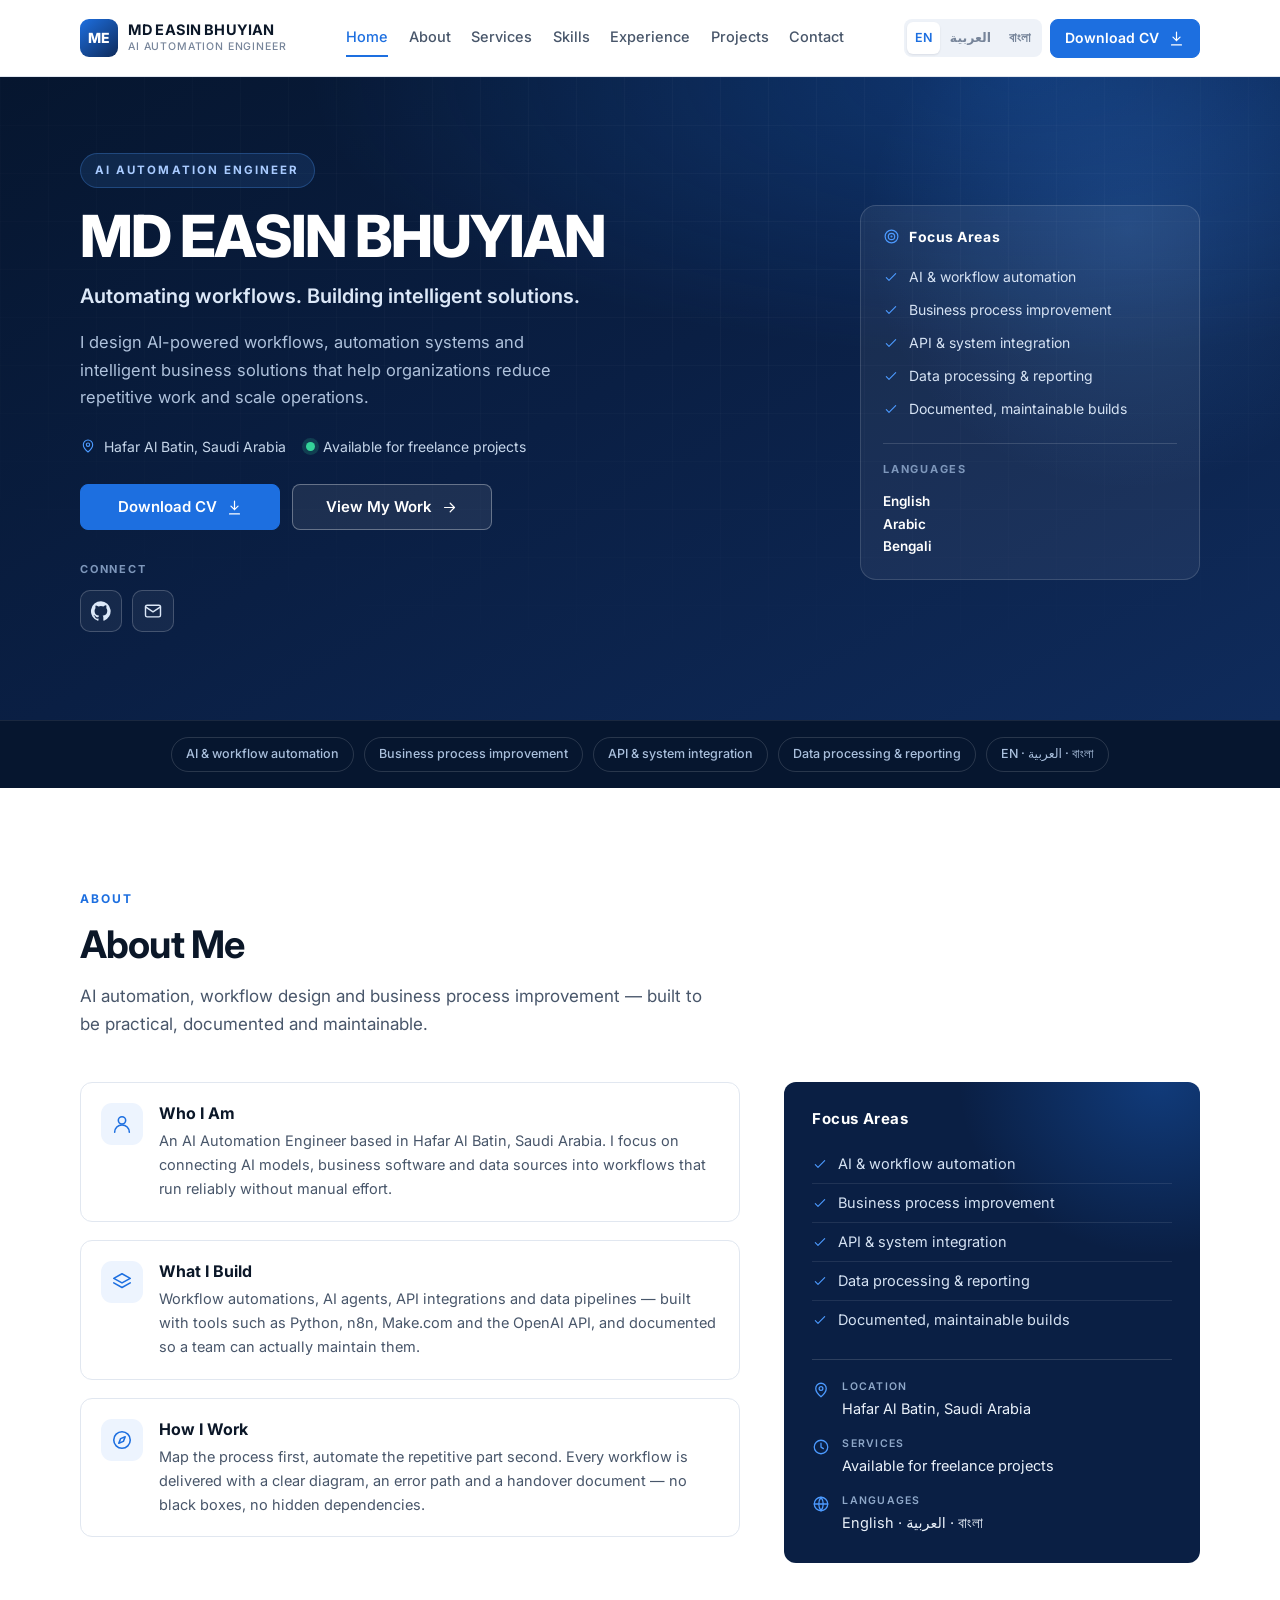
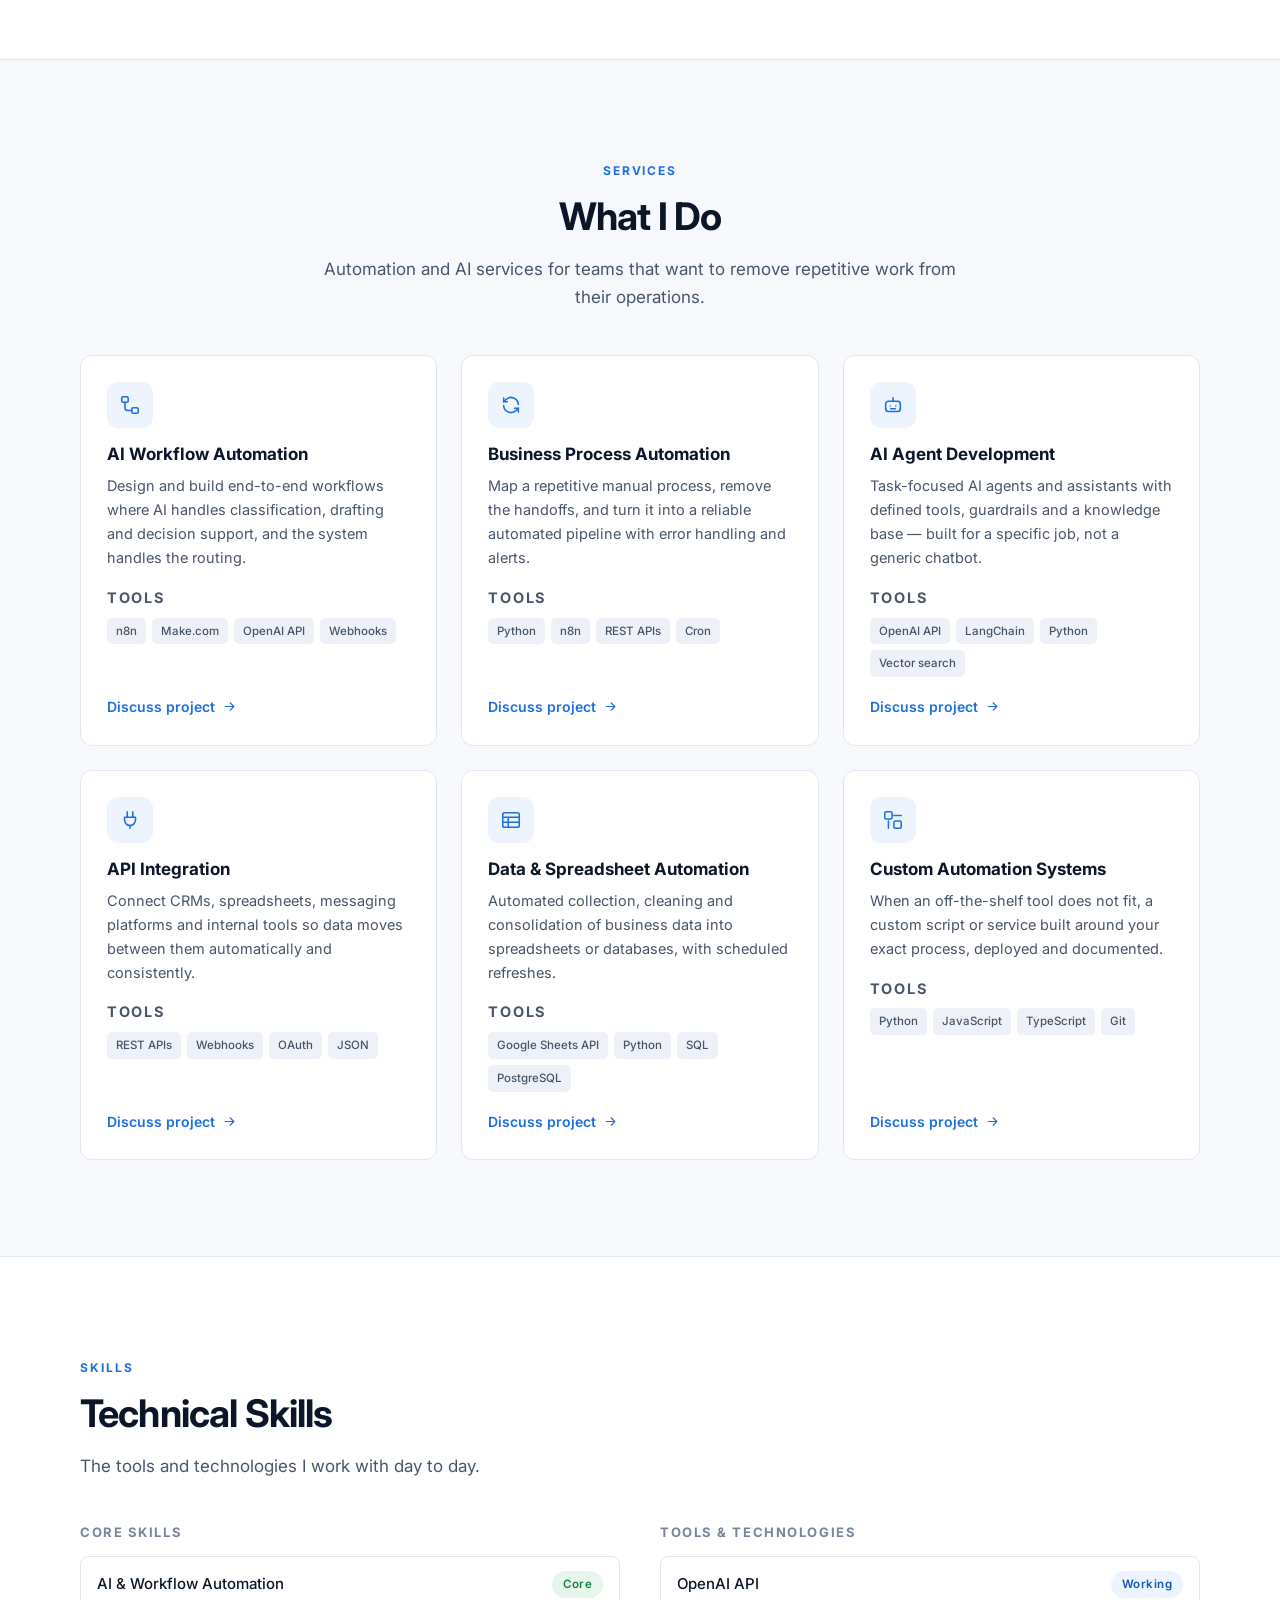
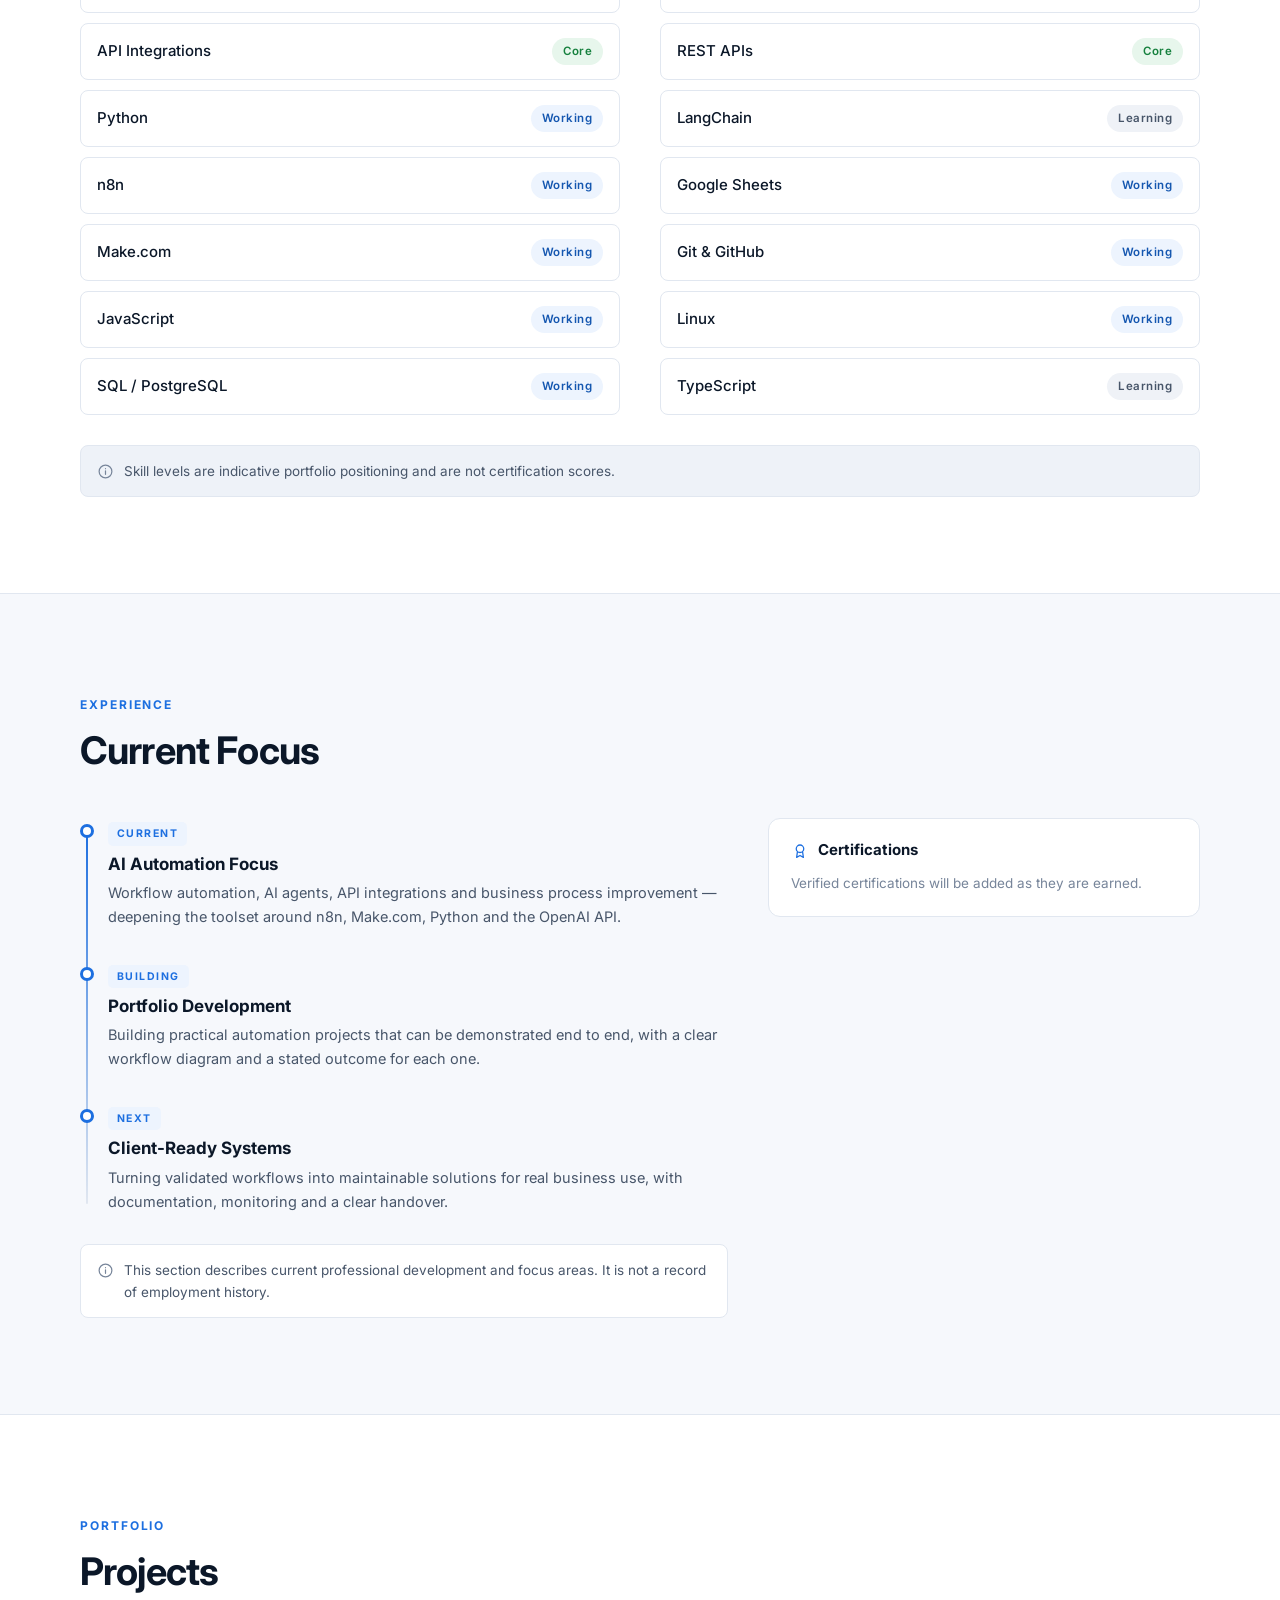
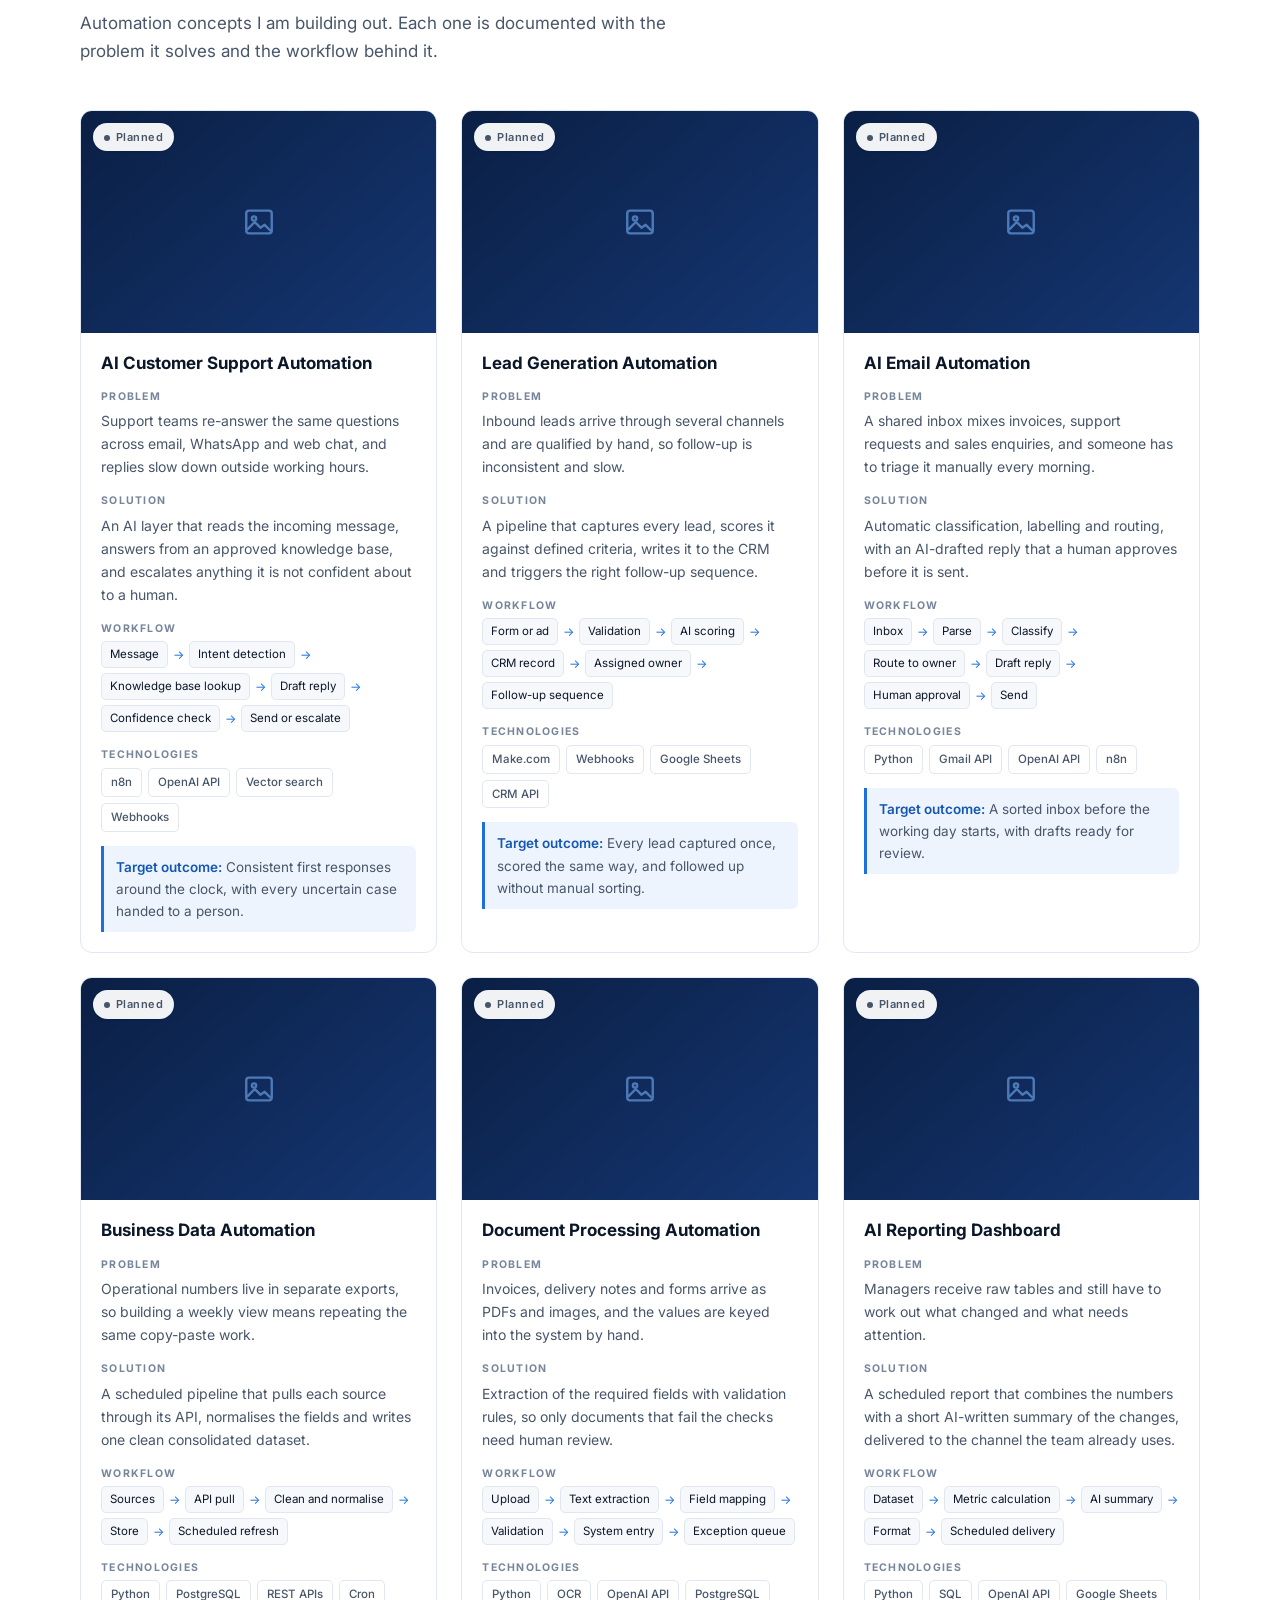
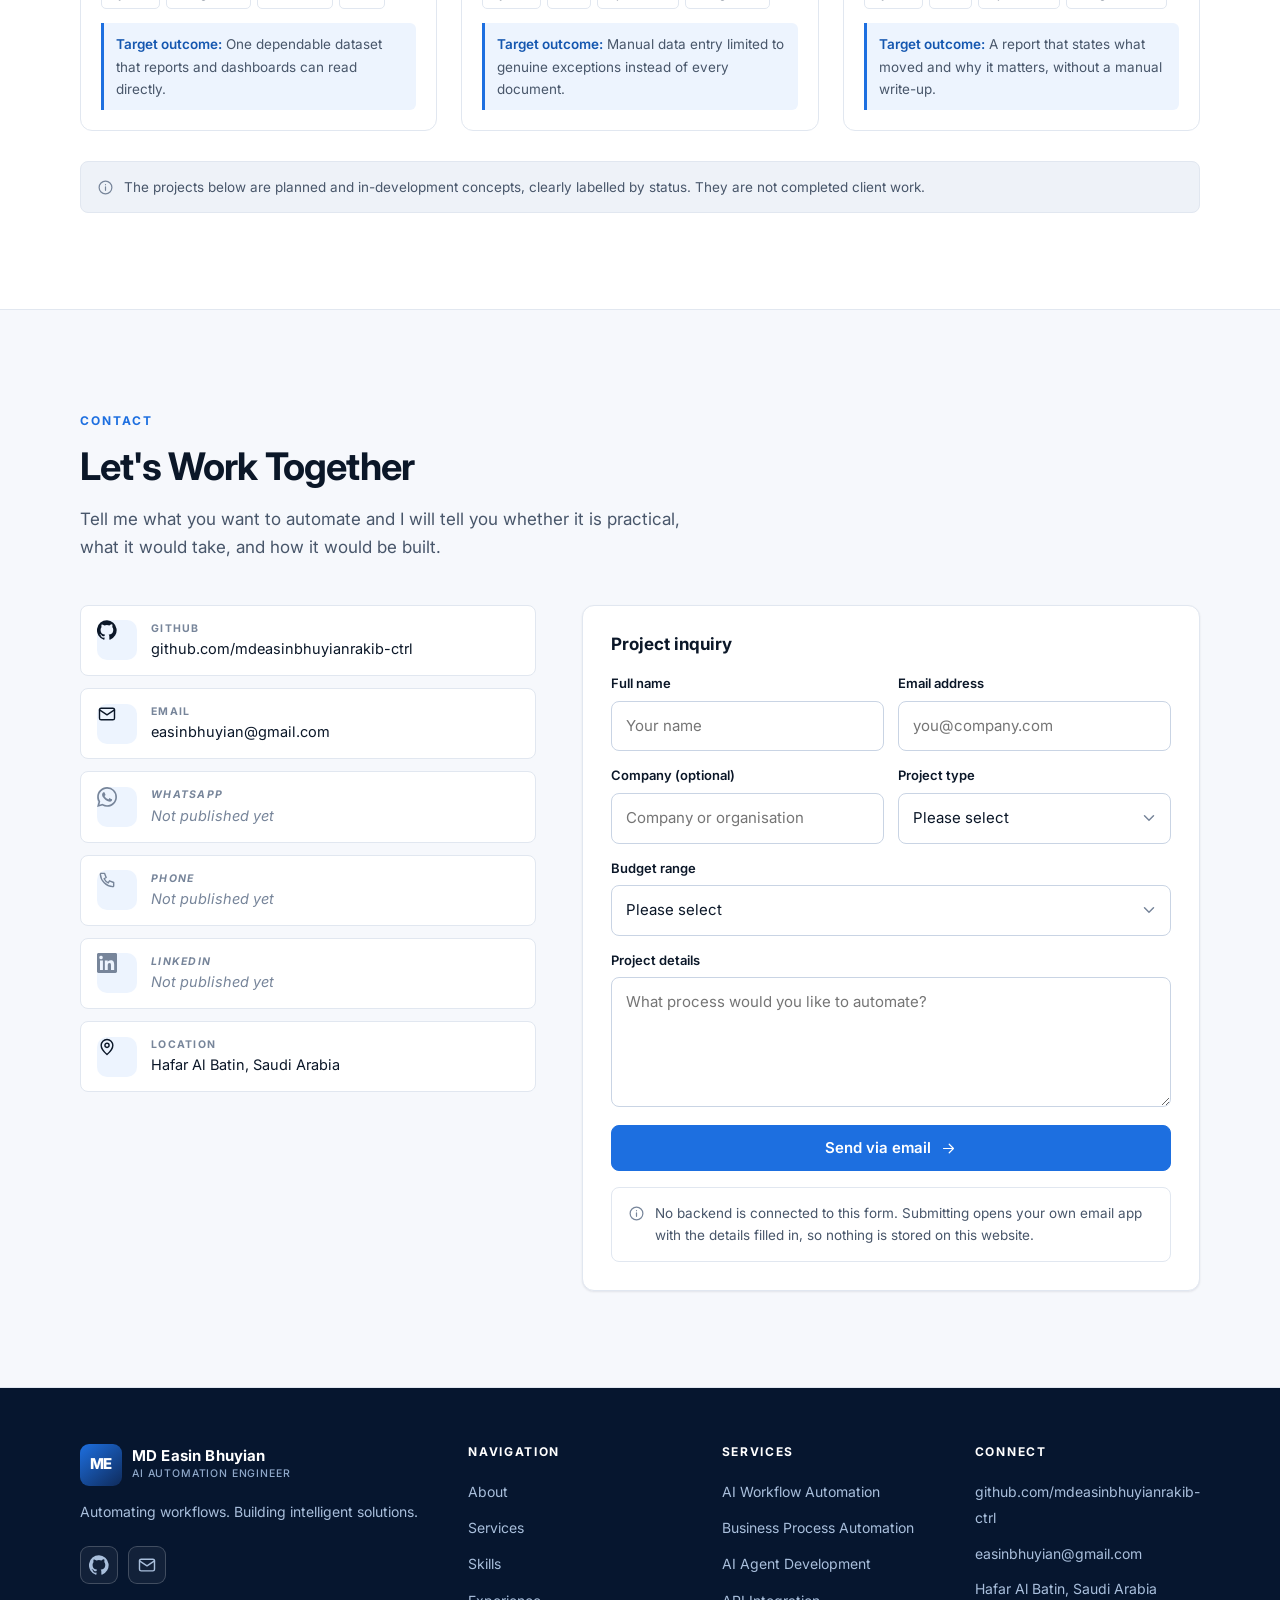
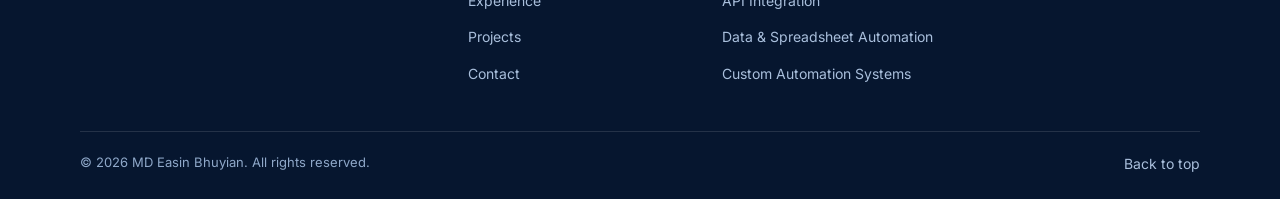
==== commit d54d624d: "Rebuild portfolio as a data-driven static site for Cloudflare Pages Restructures the single-file pag" ====
--- a/index.html
+++ b/index.html
@@ -1,839 +1,468 @@
 <!DOCTYPE html>
-<html lang="en" data-lang="en" dir="ltr">
+<html lang="en" dir="ltr" data-lang="en">
 <head>
-<meta charset="UTF-8">
-<meta name="viewport" content="width=device-width, initial-scale=1">
+<meta charset="utf-8">
+<meta name="viewport" content="width=device-width, initial-scale=1, viewport-fit=cover">
+<meta name="theme-color" content="#0A1F44">
+
 <title>MD Easin Bhuyian | AI Automation Engineer</title>
-<meta name="description" content="Portfolio of MD Easin Bhuyian, an AI Automation Engineer specializing in AI agents, workflow automation, API integrations and intelligent business solutions.">
+<meta name="description" content="AI Automation Engineer specializing in workflow automation, AI-powered systems, API integrations and intelligent business solutions.">
+<meta name="author" content="MD Easin Bhuyian">
+<meta name="robots" content="index, follow">
+
+<!-- Canonical — update the domain in js/data.js (site.domain) after deployment -->
+<link rel="canonical" href="https://md-easin-portfolio.pages.dev/">
+
+<!-- Open Graph -->
+<meta property="og:type" content="profile">
+<meta property="og:site_name" content="MD Easin Bhuyian">
 <meta property="og:title" content="MD Easin Bhuyian | AI Automation Engineer">
-<meta property="og:description" content="AI agents, workflow automation, API integrations and intelligent business solutions.">
-<meta property="og:type" content="profile">
-<link rel="icon" href="data:image/svg+xml,<svg xmlns='http://www.w3.org/2000/svg' viewBox='0 0 32 32'><rect width='32' height='32' rx='6' fill='%231D6FE0'/><text x='16' y='22' font-family='sans-serif' font-size='15' font-weight='700' fill='%23fff' text-anchor='middle'>ME</text></svg>">
+<meta property="og:description" content="AI Automation Engineer specializing in workflow automation, AI-powered systems, API integrations and intelligent business solutions.">
+<meta property="og:url" content="https://md-easin-portfolio.pages.dev/">
+<meta property="og:image" content="https://md-easin-portfolio.pages.dev/images/branding/og-cover.jpg">
+<meta property="og:image:width" content="1200">
+<meta property="og:image:height" content="630">
+<meta property="og:image:type" content="image/jpeg">
+<meta property="og:image:alt" content="MD Easin Bhuyian — AI Automation Engineer">
+<meta property="og:locale" content="en_US">
+<meta property="og:locale:alternate" content="ar_SA">
+<meta property="og:locale:alternate" content="bn_BD">
+
+<!-- Twitter / X -->
+<meta name="twitter:card" content="summary_large_image">
+<meta name="twitter:title" content="MD Easin Bhuyian | AI Automation Engineer">
+<meta name="twitter:description" content="AI Automation Engineer specializing in workflow automation, AI-powered systems, API integrations and intelligent business solutions.">
+<meta name="twitter:image" content="https://md-easin-portfolio.pages.dev/images/branding/og-cover.jpg">
+
+<link rel="icon" href="images/branding/favicon.svg" type="image/svg+xml">
+<link rel="apple-touch-icon" href="images/branding/favicon.svg">
+
+<!-- Fonts: Latin (Inter) + Arabic + Bengali -->
 <link rel="preconnect" href="https://fonts.googleapis.com">
 <link rel="preconnect" href="https://fonts.gstatic.com" crossorigin>
-<link href="https://fonts.googleapis.com/css2?family=Anek+Bangla:wght@400;500;600;700&family=IBM+Plex+Sans+Arabic:wght@400;500;600;700&family=Inter:wght@400;500;600;700;800&display=swap" rel="stylesheet">
-<script type="application/ld+json">{
+<link rel="stylesheet" href="https://fonts.googleapis.com/css2?family=Inter:wght@400;500;600;700;800&family=IBM+Plex+Sans+Arabic:wght@400;500;600;700&family=Anek+Bangla:wght@400;500;600;700&display=swap">
+
+<script>document.documentElement.classList.add("js");</script>
+<link rel="stylesheet" href="css/styles.css">
+
+<!-- Structured data: factual identity only. No ratings, no fake reviews. -->
+<script type="application/ld+json">
+{
   "@context":"https://schema.org",
   "@type":"Person",
   "name":"MD Easin Bhuyian",
   "jobTitle":"AI Automation Engineer",
-  "email":"easinbhuyian@gmail.com",
+  "url":"https://md-easin-portfolio.pages.dev/",
   "address":{"@type":"PostalAddress","addressLocality":"Hafar Al Batin","addressCountry":"SA"},
-  "knowsLanguage":["English","Arabic","Bengali"],
-  "knowsAbout":["AI automation","workflow automation","API integration","Python","n8n","Make.com"]
-}</script>
-<style>
-:root{
-  --navy:#0A1F44; --navy-2:#0F2B5B; --navy-3:#13376F;
-  --blue:#1D6FE0; --blue-dark:#1557B0; --blue-soft:#EAF2FE;
-  --paper:#FFFFFF; --grey:#F5F7FB; --line:#E3E8F0; --line-2:#CBD5E4;
-  --ink:#0D1B2A; --body:#4A5768; --mute:#7C899B;
-  --ok:#16A34A;
-  --f-en:'Inter',system-ui,sans-serif;
-  --f-bn:'Anek Bangla',system-ui,sans-serif;
-  --f-ar:'IBM Plex Sans Arabic',system-ui,sans-serif;
-  --font:var(--f-en);
-  --shadow:0 1px 2px rgba(13,27,42,.04),0 8px 24px rgba(13,27,42,.06);
-  --r:10px;
+  "knowsLanguage":["en","ar","bn"],
+  "knowsAbout":["AI automation","Workflow automation","API integration","Business process automation","Python","n8n","Make.com"]
 }
-html[data-lang="bn"]{--font:var(--f-bn)}
-html[data-lang="ar"]{--font:var(--f-ar)}
-*{box-sizing:border-box}
-html{scroll-behavior:smooth;scroll-padding-top:84px}
-body{margin:0;background:var(--paper);color:var(--body);font-family:var(--font);
-  font-size:16px;line-height:1.65;-webkit-font-smoothing:antialiased}
-html[data-lang="bn"] body,html[data-lang="ar"] body{line-height:1.9}
-h1,h2,h3,h4{color:var(--ink);margin:0}
-a{color:inherit;text-decoration:none}
-img{max-width:100%;display:block}
-.wrap{width:min(1200px,92vw);margin-inline:auto}
-.sec{padding-block:clamp(52px,7vw,88px)}
-.sec.grey{background:var(--grey)}
-.label{font-size:12px;font-weight:700;letter-spacing:.14em;text-transform:uppercase;color:var(--blue);margin-bottom:10px}
-.title{font-size:clamp(24px,3vw,34px);font-weight:700;letter-spacing:-.02em;line-height:1.2;margin-bottom:14px}
-html[data-lang="bn"] .title,html[data-lang="ar"] .title{letter-spacing:0}
-.sub{max-width:60ch}
-.btn{display:inline-flex;align-items:center;justify-content:center;gap:9px;font-weight:600;font-size:15px;
-  padding:13px 24px;border-radius:8px;border:1px solid var(--blue);background:var(--blue);color:#fff;
-  cursor:pointer;transition:.18s ease;font-family:inherit}
-.btn:hover{background:var(--blue-dark);border-color:var(--blue-dark)}
-.btn.ghost{background:transparent;color:#fff;border-color:rgba(255,255,255,.35)}
-.btn.ghost:hover{background:rgba(255,255,255,.1);border-color:#fff}
-.btn.outline{background:transparent;color:var(--blue)}
-.btn.outline:hover{background:var(--blue-soft)}
-.ic{width:17px;height:17px;stroke:currentColor;fill:none;stroke-width:2;stroke-linecap:round;stroke-linejoin:round;flex:none}
-
-/* ---------- nav ---------- */
-.nav{position:sticky;top:0;z-index:70;background:rgba(255,255,255,.96);backdrop-filter:blur(10px);
-  border-bottom:1px solid var(--line)}
-.nav-in{display:flex;align-items:center;gap:18px;height:72px}
-.logo{display:flex;align-items:center;gap:11px}
-.logo .mk{width:38px;height:38px;border-radius:8px;background:var(--blue);color:#fff;display:grid;
-  place-items:center;font-weight:800;font-size:15px;letter-spacing:-.02em}
-.logo b{display:block;font-size:14.5px;font-weight:700;color:var(--ink);line-height:1.2}
-.logo span{display:block;font-size:10.5px;letter-spacing:.1em;text-transform:uppercase;color:var(--mute)}
-.menu{display:flex;gap:22px;margin-inline:auto}
-.menu a{font-size:14.5px;font-weight:500;color:var(--body);padding:6px 0;border-bottom:2px solid transparent}
-.menu a:hover,.menu a.on{color:var(--blue);border-color:var(--blue)}
-.nav-right{display:flex;align-items:center;gap:12px}
-.langs{display:flex;gap:2px}
-.langs button{font-family:inherit;font-size:13px;font-weight:600;background:none;border:0;color:var(--mute);
-  padding:6px 9px;border-radius:6px;cursor:pointer}
-.langs button[aria-pressed="true"]{background:var(--blue-soft);color:var(--blue)}
-.burger{display:none;background:none;border:1px solid var(--line-2);border-radius:8px;width:40px;height:38px;
-  cursor:pointer;color:var(--ink);place-items:center}
-.drawer{display:none;border-top:1px solid var(--line);background:#fff;padding:10px 0 18px}
-.drawer.open{display:block}
-.drawer a{display:block;padding:12px 0;border-bottom:1px solid var(--line);font-weight:500}
-
-/* ---------- hero ---------- */
-.hero{position:relative;background:linear-gradient(115deg,var(--navy) 0%,var(--navy-2) 55%,var(--navy-3) 100%);
-  color:#fff;overflow:hidden}
-.hero::after{content:"";position:absolute;inset:0;opacity:.16;pointer-events:none;
-  background-image:linear-gradient(rgba(255,255,255,.14) 1px,transparent 1px),
-                   linear-gradient(90deg,rgba(255,255,255,.14) 1px,transparent 1px);
-  background-size:56px 56px;mask-image:radial-gradient(120% 90% at 70% 30%,#000,transparent 72%)}
-.hero-in{position:relative;z-index:2;display:grid;grid-template-columns:1.15fr .78fr .72fr;
-  gap:clamp(22px,3vw,44px);padding-block:clamp(46px,6vw,74px) clamp(90px,9vw,120px);align-items:center}
-.hero h1{color:#fff;font-size:clamp(34px,5.6vw,58px);font-weight:800;letter-spacing:-.035em;line-height:1.02;
-  margin:12px 0 14px;text-transform:uppercase}
-html[data-lang="bn"] .hero h1,html[data-lang="ar"] .hero h1{letter-spacing:0;text-transform:none;font-size:clamp(28px,4.6vw,46px);line-height:1.25}
-.hero .eyebrow{font-size:13px;font-weight:700;letter-spacing:.16em;text-transform:uppercase;color:#7FB2FF}
-.hero .tag{font-size:clamp(15px,1.7vw,18px);font-weight:600;color:#DCE7F7;margin:0 0 16px}
-.hero p.desc{color:#B9C7DC;max-width:46ch;margin:0 0 22px;font-size:15.5px}
-.meta{display:flex;flex-wrap:wrap;gap:10px 22px;margin-bottom:24px;font-size:14px;color:#CBD8EA}
-.meta span{display:inline-flex;align-items:center;gap:7px}
-.dot-ok{width:8px;height:8px;border-radius:50%;background:#34D399;box-shadow:0 0 0 3px rgba(52,211,153,.22)}
-.hero .cta{display:flex;flex-wrap:wrap;gap:12px;margin-bottom:26px}
-.connect{font-size:12px;letter-spacing:.1em;text-transform:uppercase;color:#8FA6C4;margin-bottom:10px}
-.socials{display:flex;flex-wrap:wrap;gap:9px}
-.socials a{width:38px;height:38px;border-radius:50%;border:1px solid rgba(255,255,255,.25);display:grid;
-  place-items:center;color:#DCE7F7;transition:.18s}
-.socials a:hover{background:#fff;color:var(--navy);border-color:#fff}
-.portrait{align-self:end}
-.pframe{position:relative;border-radius:14px;overflow:hidden;aspect-ratio:3/4;background:rgba(255,255,255,.06);
-  border:1px solid rgba(255,255,255,.14)}
-.pframe img{width:100%;height:100%;object-fit:cover}
-.pframe.empty img{display:none}
-.pfall{display:none;position:absolute;inset:0;place-items:center;flex-direction:column;gap:6px;color:#5E7BA6}
-.pframe.empty .pfall{display:grid}
-.pfall b{font-size:44px;font-weight:800;letter-spacing:-.04em}
-.pfall small{font-size:11px;letter-spacing:.12em;text-transform:uppercase}
-.whoami{background:rgba(255,255,255,.07);border:1px solid rgba(255,255,255,.14);border-radius:14px;padding:22px}
-.whoami h3{color:#fff;font-size:15px;font-weight:700;display:flex;align-items:center;gap:9px;margin-bottom:12px}
-.whoami p{color:#B9C7DC;font-size:14px;margin:0 0 16px}
-.whoami li{list-style:none;display:flex;align-items:flex-start;gap:9px;font-size:13.5px;color:#DCE7F7;padding:5px 0}
-.whoami ul{margin:0;padding:0}
-.tick{width:16px;height:16px;flex:none;margin-top:3px;color:#4C9AFF}
-.whoami .langrow{margin-top:18px;padding-top:16px;border-top:1px solid rgba(255,255,255,.14);
-  display:flex;gap:14px;flex-wrap:wrap;font-size:13.5px;color:#DCE7F7}
-
-/* ---------- stats ---------- */
-.stats-wrap{margin-top:-58px;position:relative;z-index:5}
-.stats{background:#fff;border:1px solid var(--line);border-radius:12px;box-shadow:var(--shadow);
-  display:grid;grid-template-columns:repeat(6,1fr)}
-.stat{padding:22px 18px;display:flex;gap:12px;align-items:center;border-inline-start:1px solid var(--line)}
-.stat:first-child{border-inline-start:0}
-.stat .si{width:38px;height:38px;border-radius:9px;background:var(--blue-soft);color:var(--blue);
-  display:grid;place-items:center;flex:none}
-.stat b{display:block;font-size:21px;font-weight:800;color:var(--ink);letter-spacing:-.02em;line-height:1.15}
-.stat span{font-size:12.5px;color:var(--mute)}
-
-/* ---------- generic cards ---------- */
-.card{background:#fff;border:1px solid var(--line);border-radius:var(--r);padding:22px;transition:.2s}
-.card:hover{border-color:var(--line-2);box-shadow:var(--shadow);transform:translateY(-2px)}
-.card h3{font-size:16.5px;font-weight:700;margin-bottom:7px}
-.card p{font-size:14px;margin:0;color:var(--mute)}
-.cico{width:42px;height:42px;border-radius:10px;background:var(--blue-soft);color:var(--blue);
-  display:grid;place-items:center;margin-bottom:14px}
-
-/* about */
-.about{display:grid;grid-template-columns:1fr 1.05fr 1fr;gap:clamp(22px,3vw,40px);align-items:start}
-.about-photo{position:relative;border-radius:14px;overflow:hidden;aspect-ratio:4/3;background:var(--grey);
-  border:1px solid var(--line)}
-.about-photo.empty img{display:none}
-.about-photo .pfall{color:var(--line-2)}
-.infocard{background:var(--navy);color:#fff;border-radius:14px;padding:20px;display:grid;gap:16px}
-.infocard div{display:flex;gap:12px;align-items:flex-start}
-.infocard b{display:block;font-size:11px;letter-spacing:.1em;text-transform:uppercase;color:#8FA6C4;font-weight:600}
-.infocard span{font-size:14px;color:#EAF1FA}
-.checks{list-style:none;margin:18px 0 22px;padding:0}
-.checks li{display:flex;gap:10px;align-items:center;padding:6px 0;font-size:14.5px}
-.checks .tick{color:var(--blue);margin:0}
-.grid3{display:grid;grid-template-columns:repeat(3,1fr);gap:16px}
-.grid2{display:grid;grid-template-columns:1fr 1fr;gap:16px}
-
-/* skills */
-.skills-grid{display:grid;grid-template-columns:1fr 1fr 1fr;gap:clamp(22px,3vw,40px);align-items:start}
-.bar{margin-bottom:14px}
-.bar .top{display:flex;justify-content:space-between;font-size:13.5px;margin-bottom:6px;color:var(--ink);font-weight:500}
-.bar .track{height:6px;background:var(--line);border-radius:99px;overflow:hidden}
-.bar .fill{height:100%;background:var(--blue);border-radius:99px;width:0;transition:width 1s cubic-bezier(.2,.7,.3,1)}
-.tech{display:grid;grid-template-columns:repeat(4,1fr);gap:12px}
-.tile{background:#fff;border:1px solid var(--line);border-radius:10px;padding:14px 8px;text-align:center;transition:.18s}
-.tile:hover{border-color:var(--blue);transform:translateY(-2px)}
-.tile b{display:block;width:34px;height:34px;margin:0 auto 8px;border-radius:8px;background:var(--grey);
-  color:var(--ink);display:grid;place-items:center;font-size:13px;font-weight:700}
-.tile span{font-size:11.5px;color:var(--mute)}
-
-/* experience */
-.tl{position:relative;padding-inline-start:26px}
-.tl::before{content:"";position:absolute;inset-block:6px;inset-inline-start:5px;width:2px;background:var(--line)}
-.tl-item{position:relative;padding-bottom:26px}
-.tl-item::before{content:"";position:absolute;inset-inline-start:-26px;top:7px;width:12px;height:12px;
-  border-radius:50%;background:#fff;border:3px solid var(--blue)}
-.tl-item .yr{font-size:12.5px;font-weight:600;color:var(--blue);margin-bottom:3px}
-.tl-item h3{font-size:16px;font-weight:700;margin-bottom:4px}
-.tl-item p{font-size:14px;margin:0;color:var(--mute)}
-
-/* projects */
-.proj{display:grid;grid-template-columns:repeat(4,1fr);gap:18px}
-.pcard{background:#fff;border:1px solid var(--line);border-radius:12px;overflow:hidden;transition:.2s}
-.pcard:hover{box-shadow:var(--shadow);transform:translateY(-3px);border-color:var(--line-2)}
-.pshot{aspect-ratio:16/10;background:linear-gradient(135deg,var(--navy),var(--navy-3));position:relative;
-  display:grid;place-items:center;color:#4C9AFF}
-.pshot img{width:100%;height:100%;object-fit:cover;position:absolute;inset:0}
-.pshot.empty img{display:none}
-.pbody{padding:18px}
-.pbody h3{font-size:15.5px;font-weight:700;margin-bottom:8px}
-.pbody p{font-size:13.5px;color:var(--mute);margin:0 0 12px}
-.chips{display:flex;flex-wrap:wrap;gap:6px;margin-bottom:12px}
-.chip{font-size:11px;font-weight:500;background:var(--grey);color:var(--body);border-radius:5px;padding:3px 8px}
-.plink{font-size:13px;font-weight:600;color:var(--blue);display:inline-flex;align-items:center;gap:6px}
-
-/* testimonial */
-.quote{background:#fff;border:1px solid var(--line);border-radius:12px;padding:26px;box-shadow:var(--shadow)}
-.quote .qm{font-size:34px;line-height:1;color:var(--blue);font-weight:800}
-.quote p{font-size:15px;color:var(--ink);margin:10px 0 18px}
-.who{display:flex;gap:12px;align-items:center}
-.who .av{width:42px;height:42px;border-radius:50%;background:var(--grey);display:grid;place-items:center;
-  color:var(--mute);font-weight:700;flex:none}
-.who b{display:block;font-size:14px}
-.who span{font-size:12.5px;color:var(--mute)}
-
-/* certs */
-.certs{display:grid;grid-template-columns:repeat(5,1fr);gap:16px}
-.cert{background:#fff;border:1px solid var(--line);border-radius:10px;padding:22px 16px;text-align:center}
-.cert .cico{margin-inline:auto}
-.cert b{display:block;font-size:14px;font-weight:600;color:var(--ink);margin-bottom:4px}
-.cert span{font-size:12px;color:var(--mute)}
-
-/* contact */
-.contact{display:grid;grid-template-columns:1fr 1.15fr;gap:clamp(24px,4vw,54px);align-items:start}
-.crow{display:flex;gap:13px;align-items:flex-start;margin-bottom:18px}
-.crow .cico{width:38px;height:38px;border-radius:9px;margin:0;flex:none}
-.crow b{display:block;font-size:12px;letter-spacing:.08em;text-transform:uppercase;color:var(--mute);font-weight:600}
-.crow span{font-size:14.5px;color:var(--ink)}
-.form{display:grid;gap:12px;background:#fff;border:1px solid var(--line);border-radius:12px;padding:22px;box-shadow:var(--shadow)}
-.form input,.form textarea{font-family:inherit;font-size:15px;padding:13px 14px;border:1px solid var(--line-2);
-  border-radius:8px;color:var(--ink);background:#fff;width:100%}
-.form textarea{min-height:120px;resize:vertical}
-.form input:focus,.form textarea:focus{outline:2px solid var(--blue);outline-offset:1px;border-color:transparent}
-.note{font-size:12.5px;color:var(--mute);margin:0}
-
-/* footer */
-footer{background:var(--navy);color:#B9C7DC;padding:44px 0 26px;margin-top:0}
-.fgrid{display:grid;grid-template-columns:1.4fr 1fr 1fr 1fr;gap:28px}
-footer h4{color:#fff;font-size:13px;letter-spacing:.08em;text-transform:uppercase;margin-bottom:12px}
-footer a,footer li{font-size:14px;color:#B9C7DC;line-height:2}
-footer a:hover{color:#fff}
-footer ul{list-style:none;margin:0;padding:0}
-.fbot{border-top:1px solid rgba(255,255,255,.12);margin-top:30px;padding-top:18px;font-size:13px;
-  display:flex;justify-content:space-between;gap:14px;flex-wrap:wrap}
-
-/* motion */
-.rv{opacity:0;transform:translateY(16px);transition:opacity .6s ease,transform .6s ease}
-.rv.in{opacity:1;transform:none}
-:focus-visible{outline:2px solid var(--blue);outline-offset:2px}
-
-@media (max-width:1080px){
-  .hero-in{grid-template-columns:1fr 1fr}
-  .portrait{grid-row:span 2;align-self:center}
-  .stats{grid-template-columns:repeat(3,1fr)}
-  .stat:nth-child(4){border-inline-start:0}
-  .stat:nth-child(n+4){border-top:1px solid var(--line)}
-  .about,.skills-grid,.contact{grid-template-columns:1fr}
-  .proj{grid-template-columns:1fr 1fr}
-  .certs{grid-template-columns:repeat(3,1fr)}
-  .fgrid{grid-template-columns:1fr 1fr}
-}
-.trust-wrap{padding-block:0 10px}.trust{display:flex;justify-content:center;gap:10px;flex-wrap:wrap;padding:16px 0;border-bottom:1px solid var(--line);color:var(--mute);font-size:13px}.trust span{padding:5px 10px;border:1px solid var(--line);border-radius:999px;background:#fff}.bar .top strong{font-size:12px;color:var(--blue);font-weight:700}.cert{min-height:150px}.cert span{line-height:1.45}
-@media (max-width:760px){
-  .menu{display:none}
-  .burger{display:grid}
-  .hero-in{grid-template-columns:1fr;padding-bottom:100px}
-  .portrait{grid-row:auto;max-width:260px}
-  .stats{grid-template-columns:1fr 1fr}
-  .stat{border-inline-start:0;border-top:1px solid var(--line)}
-  .stat:nth-child(-n+2){border-top:0}
-  .stat:nth-child(2n){border-inline-start:1px solid var(--line)}
-  .grid3,.grid2,.proj,.certs,.tech{grid-template-columns:1fr 1fr}
-  .grid3{grid-template-columns:1fr}
-  .fgrid{grid-template-columns:1fr}
-}
-@media (prefers-reduced-motion:reduce){
-  *{transition:none!important;animation:none!important}
-  .rv{opacity:1;transform:none}
-  html{scroll-behavior:auto}
-}
-</style>
+</script>
 </head>
+
 <body>
-<!-- PORTFOLIO_V3_PRODUCTION_BASE -->
-
-<!-- ================= NAV ================= -->
-<div class="nav">
-  <div class="wrap nav-in">
-    <a class="logo" href="#top">
-      <span class="mk">ME</span>
-      <span><b>MD EASIN BHUYIAN</b><span data-i18n="role_small">AI Automation Engineer</span></span>
+<a class="skip" href="#main" data-i18n="skip">Skip to main content</a>
+
+<!-- ============ ICON SPRITE (inline, no network request) ============ -->
+<svg width="0" height="0" aria-hidden="true" focusable="false" style="position:absolute">
+  <defs>
+    <g id="i-menu"><path d="M4 7h16M4 12h16M4 17h16"/></g>
+    <g id="i-close"><path d="M6 6l12 12M18 6L6 18"/></g>
+    <g id="i-download"><path d="M12 3v12m-5-5 5 5 5-5M5 21h14"/></g>
+    <g id="i-arrow"><path d="M5 12h14m-6-6 6 6-6 6"/></g>
+    <g id="i-pin"><path d="M12 21s7-5.7 7-11a7 7 0 1 0-14 0c0 5.3 7 11 7 11Z"/><circle cx="12" cy="10" r="2.5"/></g>
+    <g id="i-check"><path d="m5 13 4 4L19 7"/></g>
+    <g id="i-mail"><rect x="3" y="5" width="18" height="14" rx="2"/><path d="m3 7 9 6 9-6"/></g>
+    <g id="i-phone"><path d="M5 4h4l2 5-2.5 1.5a12 12 0 0 0 5 5L15 13l5 2v4a1 1 0 0 1-1.1 1A16 16 0 0 1 4 5.1 1 1 0 0 1 5 4Z"/></g>
+    <g id="i-whatsapp" fill="currentColor" stroke="none"><path d="M17.5 14.4c-.3-.2-1.8-.9-2-1-.3-.1-.5-.1-.7.1l-.9 1.2c-.2.2-.3.2-.6.1-.3-.2-1.3-.5-2.4-1.5-.9-.8-1.5-1.8-1.7-2.1-.2-.3 0-.5.1-.6l.5-.5.3-.5c.1-.2 0-.4 0-.5l-.9-2.2c-.2-.6-.5-.5-.7-.5h-.6c-.2 0-.5.1-.8.4-.3.3-1 1-1 2.5s1 2.9 1.2 3.1c.1.2 2.1 3.2 5 4.5.7.3 1.3.5 1.7.6.7.2 1.4.2 1.9.1.6-.1 1.8-.7 2-1.4.2-.7.2-1.3.2-1.4-.1-.1-.3-.2-.6-.4M12 21.8a9.9 9.9 0 0 1-5-1.4l-.4-.2-3.7 1 1-3.7-.2-.4a9.9 9.9 0 0 1-1.5-5.2c0-5.5 4.4-9.9 9.9-9.9 2.6 0 5.1 1 7 2.9a9.8 9.8 0 0 1 2.9 7c0 5.5-4.5 9.9-9.9 9.9m8.4-18.3A11.8 11.8 0 0 0 12 0C5.5 0 .2 5.3.2 11.9c0 2.1.5 4.1 1.6 5.9L.1 24l6.3-1.7c1.7 1 3.6 1.5 5.7 1.5 6.6 0 11.9-5.3 11.9-11.9 0-3.2-1.2-6.2-3.5-8.4Z"/></g>
+    <g id="i-linkedin" fill="currentColor" stroke="none"><path d="M20.4 20.5h-3.6v-5.6c0-1.3 0-3-1.8-3s-2.1 1.4-2.1 2.9v5.7H9.4V9h3.4v1.6h.1c.5-.9 1.6-1.9 3.4-1.9 3.6 0 4.3 2.4 4.3 5.5v6.3ZM5.3 7.4a2.1 2.1 0 1 1 0-4.1 2.1 2.1 0 0 1 0 4.1Zm1.8 13.1H3.6V9h3.5v11.5ZM22.2 0H1.8C.8 0 0 .8 0 1.7v20.6c0 1 .8 1.7 1.8 1.7h20.4c1 0 1.8-.8 1.8-1.7V1.7c0-1-.8-1.7-1.8-1.7Z"/></g>
+    <g id="i-github" fill="currentColor" stroke="none"><path d="M12 .3a12 12 0 0 0-3.8 23.4c.6.1.8-.3.8-.6v-2c-3.3.7-4-1.6-4-1.6-.6-1.4-1.4-1.8-1.4-1.8-1-.7.1-.7.1-.7 1.2.1 1.8 1.2 1.8 1.2 1.1 1.8 2.8 1.3 3.5 1 .1-.8.4-1.3.8-1.6-2.7-.3-5.5-1.3-5.5-5.9 0-1.3.5-2.4 1.2-3.2-.1-.3-.5-1.5.1-3.2 0 0 1-.3 3.3 1.2a11.5 11.5 0 0 1 6 0C17.2 4.9 18.2 5.2 18.2 5.2c.6 1.7.2 2.9.1 3.2.8.8 1.2 1.9 1.2 3.2 0 4.6-2.8 5.6-5.5 5.9.4.4.8 1.1.8 2.2v3.3c0 .3.2.7.8.6A12 12 0 0 0 12 .3Z"/></g>
+    <g id="i-user"><circle cx="12" cy="8" r="4"/><path d="M4 21a8 8 0 0 1 16 0"/></g>
+    <g id="i-layers"><path d="m12 3 9 5-9 5-9-5 9-5Z"/><path d="m3 13 9 5 9-5"/></g>
+    <g id="i-compass"><circle cx="12" cy="12" r="9"/><path d="m15.5 8.5-2 5-5 2 2-5 5-2Z"/></g>
+    <g id="i-workflow"><rect x="3" y="3" width="7" height="6" rx="1.5"/><rect x="14" y="15" width="7" height="6" rx="1.5"/><path d="M6.5 9v6a3 3 0 0 0 3 3H14"/></g>
+    <g id="i-gears"><path d="M20 11.5A8 8 0 0 0 6.3 6.2L4 8.4"/><path d="M4 4.5v4h4"/><path d="M4 12.5a8 8 0 0 0 13.7 5.3L20 15.6"/><path d="M20 19.5v-4h-4"/></g>
+    <g id="i-bot"><rect x="4" y="8" width="16" height="11" rx="3"/><path d="M12 4v4M9 13v.01M15 13v.01M9.5 16h5"/></g>
+    <g id="i-plug"><path d="M9 3v6m6-6v6M6 9h12v3a6 6 0 0 1-12 0V9ZM12 18v3"/></g>
+    <g id="i-sheet"><rect x="3" y="4" width="18" height="16" rx="2"/><path d="M3 9h18M9 9v11M3 14.5h18"/></g>
+    <g id="i-blocks"><rect x="3" y="3" width="8" height="8" rx="1.5"/><rect x="13" y="13" width="8" height="8" rx="1.5"/><path d="M13 7h8M7 13v8"/></g>
+    <g id="i-target"><circle cx="12" cy="12" r="9"/><circle cx="12" cy="12" r="4.5"/><circle cx="12" cy="12" r=".6" fill="currentColor"/></g>
+    <g id="i-info"><circle cx="12" cy="12" r="9"/><path d="M12 11v5m0-8v.01"/></g>
+    <g id="i-award"><circle cx="12" cy="9" r="5"/><path d="m8.5 13.5-1 7 4.5-2.5 4.5 2.5-1-7"/></g>
+    <g id="i-clock"><circle cx="12" cy="12" r="9"/><path d="M12 7v5.2l3.2 2"/></g>
+    <g id="i-globe"><circle cx="12" cy="12" r="9"/><path d="M3 12h18M12 3a15 15 0 0 1 0 18 15 15 0 0 1 0-18Z"/></g>
+    <g id="i-image"><rect x="3" y="4" width="18" height="16" rx="2"/><circle cx="8.5" cy="9.5" r="1.5"/><path d="m4 17 5-5 4 4 3-2 4 4"/></g>
+    <g id="i-code"><path d="m8 8-4 4 4 4m8-8 4 4-4 4M13.5 5l-3 14"/></g>
+    <g id="i-external"><path d="M14 5h5v5M19 5l-8 8M18 14v4a2 2 0 0 1-2 2H6a2 2 0 0 1-2-2V8a2 2 0 0 1 2-2h4"/></g>
+    <g id="i-doc"><path d="M14 3H7a2 2 0 0 0-2 2v14a2 2 0 0 0 2 2h10a2 2 0 0 0 2-2V8l-5-5Z"/><path d="M14 3v5h5M9 13h6M9 17h4"/></g>
+    <g id="i-up"><path d="M12 20V5m-6 6 6-6 6 6"/></g>
+    <g id="i-briefcase"><rect x="3" y="7" width="18" height="13" rx="2"/><path d="M8 7V5.5A1.5 1.5 0 0 1 9.5 4h5A1.5 1.5 0 0 1 16 5.5V7"/></g>
+  </defs>
+</svg>
+
+<!-- ============================ HEADER ============================ -->
+<header class="site-header">
+  <div class="shell header-bar">
+    <a class="brand" href="#top" aria-label="MD Easin Bhuyian — Home">
+      <span class="brand__mark" aria-hidden="true">ME</span>
+      <span class="brand__text">
+        <span class="brand__name">MD EASIN BHUYIAN</span>
+        <span class="brand__role" data-bind="title">AI Automation Engineer</span>
+      </span>
     </a>
-    <nav class="menu">
-      <a href="#top" data-i18n="nav_home">Home</a>
-      <a href="#about" data-i18n="nav_about">About</a>
-      <a href="#skills" data-i18n="nav_skills">Skills</a>
-      <a href="#projects" data-i18n="nav_projects">Projects</a>
-      <a href="#experience" data-i18n="nav_exp">Experience</a>
-      <a href="#services" data-i18n="nav_services">Services</a>
-      <a href="#contact" data-i18n="nav_contact">Contact</a>
+
+    <nav class="nav-desktop" aria-label="Primary">
+      <a href="#top"        data-i18n="nav_home">Home</a>
+      <a href="#about"      data-i18n="nav_about">About</a>
+      <a href="#services"   data-i18n="nav_services">Services</a>
+      <a href="#skills"     data-i18n="nav_skills">Skills</a>
+      <a href="#experience" data-i18n="nav_experience">Experience</a>
+      <a href="#projects"   data-i18n="nav_projects">Projects</a>
+      <a href="#contact"    data-i18n="nav_contact">Contact</a>
     </nav>
-    <div class="nav-right">
-      <div class="langs" role="group" aria-label="Language">
-        <button type="button" data-set="en" aria-pressed="true">EN</button>
-        <button type="button" data-set="ar" aria-pressed="false">العربية</button>
-        <button type="button" data-set="bn" aria-pressed="false">বাংলা</button>
-      </div>
-      <a class="btn" href="cv/cv.pdf" download>
+
+    <div class="header-actions">
+      <div class="lang" role="group" data-i18n-aria="lang_group" aria-label="Select language">
+        <button type="button" data-lang-set="en" aria-pressed="true" lang="en">EN</button>
+        <button type="button" data-lang-set="ar" aria-pressed="false" lang="ar">العربية</button>
+        <button type="button" data-lang-set="bn" aria-pressed="false" lang="bn">বাংলা</button>
+      </div>
+
+      <a class="btn btn--primary btn--sm" data-cv-link href="cv/MD-Easin-Bhuyian-CV.pdf" download>
+        <span data-i18n="cv_short">Download CV</span>
+        <svg class="icon" viewBox="0 0 24 24" aria-hidden="true"><use href="#i-download"></use></svg>
+      </a>
+
+      <button class="burger" id="burger" type="button" aria-expanded="false" aria-controls="drawer"
+              data-i18n-aria="menu_open" aria-label="Open menu">
+        <svg class="icon burger__open"  viewBox="0 0 24 24" aria-hidden="true"><use href="#i-menu"></use></svg>
+        <svg class="icon burger__close" viewBox="0 0 24 24" aria-hidden="true"><use href="#i-close"></use></svg>
+      </button>
+    </div>
+  </div>
+
+  <!-- mobile navigation -->
+  <div class="drawer" id="drawer" data-open="false">
+    <div class="shell">
+      <nav class="drawer__nav" aria-label="Mobile">
+        <a href="#top"        data-i18n="nav_home">Home</a>
+        <a href="#about"      data-i18n="nav_about">About</a>
+        <a href="#services"   data-i18n="nav_services">Services</a>
+        <a href="#skills"     data-i18n="nav_skills">Skills</a>
+        <a href="#experience" data-i18n="nav_experience">Experience</a>
+        <a href="#projects"   data-i18n="nav_projects">Projects</a>
+        <a href="#contact"    data-i18n="nav_contact">Contact</a>
+      </nav>
+      <p class="drawer__label" data-i18n="lang_group">Select language</p>
+      <div class="lang lang--stack drawer__langs" role="group" aria-label="Select language">
+        <button type="button" data-lang-set="en" aria-pressed="true"  lang="en">EN</button>
+        <button type="button" data-lang-set="ar" aria-pressed="false" lang="ar">العربية</button>
+        <button type="button" data-lang-set="bn" aria-pressed="false" lang="bn">বাংলা</button>
+      </div>
+      <a class="btn btn--primary btn--block" data-cv-link href="cv/MD-Easin-Bhuyian-CV.pdf" download>
         <span data-i18n="cv">Download CV</span>
-        <svg class="ic" viewBox="0 0 24 24"><path d="M12 3v12M7 12l5 5 5-5M5 21h14"/></svg>
+        <svg class="icon" viewBox="0 0 24 24" aria-hidden="true"><use href="#i-download"></use></svg>
       </a>
-      <button class="burger" id="burger" aria-label="Menu" aria-expanded="false">
-        <svg class="ic" viewBox="0 0 24 24"><path d="M4 7h16M4 12h16M4 17h16"/></svg>
-      </button>
-    </div>
-  </div>
-  <div class="drawer" id="drawer">
-    <div class="wrap">
-      <a href="#about" data-i18n="nav_about">About</a>
-      <a href="#services" data-i18n="nav_services">Services</a>
-      <a href="#skills" data-i18n="nav_skills">Skills</a>
-      <a href="#experience" data-i18n="nav_exp">Experience</a>
-      <a href="#projects" data-i18n="nav_projects">Projects</a>
-      <a href="#contact" data-i18n="nav_contact">Contact</a>
-    </div>
+    </div>
+  </div>
+</header>
+<div class="backdrop" id="backdrop" data-open="false" hidden></div>
+
+<main id="main">
+
+<!-- ============================= HERO ============================= -->
+<section class="hero" id="top">
+  <div class="shell hero__inner">
+    <div>
+      <p class="hero__eyebrow" data-bind="title-upper">AI AUTOMATION ENGINEER</p>
+      <h1 data-bind="name">MD EASIN BHUYIAN</h1>
+      <p class="hero__tagline" data-bind="tagline">Automating workflows. Building intelligent solutions.</p>
+      <p class="hero__desc" data-bind="intro">I design AI-powered workflows, automation systems and intelligent business solutions that help organizations reduce repetitive work and scale operations.</p>
+
+      <p class="hero__meta">
+        <span>
+          <svg class="icon" viewBox="0 0 24 24" aria-hidden="true"><use href="#i-pin"></use></svg>
+          <span data-bind="location">Hafar Al Batin, Saudi Arabia</span>
+        </span>
+        <span>
+          <i class="pulse" aria-hidden="true"></i>
+          <span data-bind="availability">Available for freelance projects</span>
+        </span>
+      </p>
+
+      <div class="hero__cta">
+        <a class="btn btn--primary" data-cv-link href="cv/MD-Easin-Bhuyian-CV.pdf" download>
+          <span data-i18n="cv">Download CV</span>
+          <svg class="icon" viewBox="0 0 24 24" aria-hidden="true"><use href="#i-download"></use></svg>
+        </a>
+        <a class="btn btn--ghost" href="#projects">
+          <span data-i18n="view_work">View My Work</span>
+          <svg class="icon" viewBox="0 0 24 24" aria-hidden="true"><use href="#i-arrow"></use></svg>
+        </a>
+      </div>
+
+      <p class="hero__connect-label" data-i18n="connect">Connect</p>
+      <ul class="social" data-render="social-hero"></ul>
+    </div>
+
+    <div class="hero__aside">
+      <figure class="portrait is-missing" data-media data-render="portrait" style="margin:0">
+        <figcaption class="portrait__fallback">
+          <b aria-hidden="true">ME</b>
+          <small data-i18n="photo_missing">Add your photo</small>
+        </figcaption>
+      </figure>
+
+      <aside class="hero-card">
+        <h2>
+          <svg class="icon" viewBox="0 0 24 24" aria-hidden="true"><use href="#i-target"></use></svg>
+          <span data-i18n="hero_card_title">Focus Areas</span>
+        </h2>
+        <ul data-render="highlights"></ul>
+        <div class="hero-card__langs">
+          <p class="hero__connect-label" style="margin:0 0 4px" data-i18n="languages">Languages</p>
+          <div data-render="spoken-languages"></div>
+        </div>
+      </aside>
+    </div>
+  </div>
+</section>
+
+<div class="strip">
+  <div class="shell">
+    <ul data-render="strip"></ul>
   </div>
 </div>
 
-<!-- ================= HERO ================= -->
-<header class="hero" id="top">
-  <div class="wrap hero-in">
-    <div>
-      <p class="eyebrow" data-i18n="role_small">AI Automation Engineer</p>
-      <h1>MD EASIN BHUYIAN</h1>
-      <p class="tag" data-i18n="hero_tag">Automating workflows. Building intelligent solutions.</p>
-      <p class="desc" data-i18n="hero_desc">I design AI-powered workflows, automation systems and intelligent business solutions that help organizations reduce repetitive work and scale operations.</p>
-      <div class="meta">
-        <span>
-          <svg class="ic" viewBox="0 0 24 24"><path d="M12 21s7-5.6 7-11a7 7 0 1 0-14 0c0 5.4 7 11 7 11Z"/><circle cx="12" cy="10" r="2.5"/></svg>
-          <span data-i18n="loc">Hafar Al Batin, Saudi Arabia</span>
-        </span>
-        <span><i class="dot-ok"></i><span data-i18n="avail">Available for freelance projects</span></span>
-      </div>
-      <div class="cta">
-        <a class="btn" href="cv/cv.pdf" download>
-          <span data-i18n="cv">Download CV</span>
-          <svg class="ic" viewBox="0 0 24 24"><path d="M12 3v12M7 12l5 5 5-5M5 21h14"/></svg>
-        </a>
-        <a class="btn ghost" href="#projects">
-          <span data-i18n="view_work">View My Work</span>
-          <svg class="ic" viewBox="0 0 24 24"><path d="M5 12h14M13 6l6 6-6 6"/></svg>
-        </a>
-      </div>
-      <p class="connect" data-i18n="connect">Let's connect</p>
-      <div class="socials">
-        <a href="mailto:easinbhuyian@gmail.com?subject=WhatsApp%20contact" aria-label="WhatsApp"><svg class="ic" viewBox="0 0 24 24"><path d="M21 11.5a8.5 8.5 0 0 1-12.6 7.4L3 21l2.2-5.2A8.5 8.5 0 1 1 21 11.5Z"/></svg></a>
-        <a href="#contact" aria-label="LinkedIn"><svg class="ic" viewBox="0 0 24 24"><rect x="3" y="3" width="18" height="18" rx="3"/><path d="M7 10v7M7 7v.01M12 17v-4a2 2 0 0 1 4 0v4"/></svg></a>
-        <a href="#contact" aria-label="GitHub"><svg class="ic" viewBox="0 0 24 24"><path d="M9 19c-4 1.5-4-2.5-6-3m12 5v-3.9a3.4 3.4 0 0 0-1-2.6c3-.3 6-1.5 6-6.6a5 5 0 0 0-1.4-3.5 4.7 4.7 0 0 0-.1-3.5s-1.1-.3-3.6 1.4a12 12 0 0 0-6.4 0C6 .8 4.9 1.1 4.9 1.1a4.7 4.7 0 0 0-.1 3.5A5 5 0 0 0 3.4 8c0 5 3 6.3 6 6.6a3.4 3.4 0 0 0-1 2.6V21"/></svg></a>
-        <a href="mailto:easinbhuyian@gmail.com" aria-label="Email"><svg class="ic" viewBox="0 0 24 24"><rect x="3" y="5" width="18" height="14" rx="2"/><path d="m3 7 9 6 9-6"/></svg></a>
-        <a href="#contact" aria-label="Phone"><svg class="ic" viewBox="0 0 24 24"><path d="M5 4h4l2 5-2.5 1.5a12 12 0 0 0 5 5L15 13l5 2v4a1 1 0 0 1-1.1 1A16 16 0 0 1 4 5.1 1 1 0 0 1 5 4Z"/></svg></a>
-      </div>
-    </div>
-
-    <div class="portrait">
-      <div class="pframe" data-photo>
-        <img src="images/portrait.jpg" alt="MD Easin Bhuyian">
-        <div class="pfall"><b>ME</b><small data-i18n="add_photo">images/portrait.jpg</small></div>
-      </div>
-    </div>
-
-    <aside class="whoami">
-      <h3>
-        <svg class="ic" viewBox="0 0 24 24"><circle cx="12" cy="8" r="4"/><path d="M4 21a8 8 0 0 1 16 0"/></svg>
-        <span data-i18n="who">Who I Am</span>
-      </h3>
-      <p data-i18n="who_p">AI Automation Engineer focused on AI-powered workflow systems, integrations and business process optimisation.</p>
-      <ul>
-        <li><svg class="ic tick" viewBox="0 0 24 24"><path d="m5 13 4 4L19 7"/></svg><span data-i18n="w1">AI workflow automation</span></li>
-        <li><svg class="ic tick" viewBox="0 0 24 24"><path d="m5 13 4 4L19 7"/></svg><span data-i18n="w2">Business process automation</span></li>
-        <li><svg class="ic tick" viewBox="0 0 24 24"><path d="m5 13 4 4L19 7"/></svg><span data-i18n="w3">AI agents & chatbots</span></li>
-        <li><svg class="ic tick" viewBox="0 0 24 24"><path d="m5 13 4 4L19 7"/></svg><span data-i18n="w4">API integrations</span></li>
-        <li><svg class="ic tick" viewBox="0 0 24 24"><path d="m5 13 4 4L19 7"/></svg><span data-i18n="w5">Data processing & analysis</span></li>
-      </ul>
-      <div class="langrow">
-        <span data-i18n="langs">Languages</span>
-        <b style="color:#fff;font-weight:600">English · العربية · বাংলা</b>
-      </div>
-    </aside>
-  </div>
-</header>
-
-<!-- ================= TRUST STRIP ================= -->
-<div class="wrap trust-wrap rv">
-  <div class="trust">
-    <span>AI Automation</span><span>Workflow Design</span><span>API Integration</span><span>Data Automation</span><span>EN · AR · BN</span>
-  </div>
-</div>
-
-<!-- ================= ABOUT ================= -->
-<section class="sec wrap rv" id="about">
-  <div class="about">
-    <div>
-      <p class="label" data-i18n="l_about">About me</p>
-      <h2 class="title" data-i18n="about_title">Building smart automation for a better tomorrow</h2>
-      <p class="sub" data-i18n="about_p">I design and develop AI automation solutions that help businesses streamline operations, reduce manual work and achieve more with less effort.</p>
-      <ul class="checks">
-        <li><svg class="ic tick" viewBox="0 0 24 24"><path d="m5 13 4 4L19 7"/></svg><span data-i18n="w1">AI workflow automation</span></li>
-        <li><svg class="ic tick" viewBox="0 0 24 24"><path d="m5 13 4 4L19 7"/></svg><span data-i18n="a2">Business process optimisation</span></li>
-        <li><svg class="ic tick" viewBox="0 0 24 24"><path d="m5 13 4 4L19 7"/></svg><span data-i18n="a3">API & system integration</span></li>
-        <li><svg class="ic tick" viewBox="0 0 24 24"><path d="m5 13 4 4L19 7"/></svg><span data-i18n="a4">Data analysis & reporting</span></li>
-      </ul>
-      <a class="btn outline" href="#contact"><span data-i18n="more_about">Get in touch</span></a>
-    </div>
-    <div class="about-photo" data-photo>
-      <img src="images/about.jpg" alt="At work">
-      <div class="pfall"><b>ME</b><small data-i18n="add_photo2">images/about.jpg</small></div>
-    </div>
-    <div class="infocard">
+<!-- ============================= ABOUT ============================ -->
+<section class="section" id="about" aria-labelledby="about-title">
+  <div class="shell">
+    <div class="section-head reveal">
+      <p class="eyebrow" data-i18n="l_about">About</p>
+      <h2 class="section-title" id="about-title" data-i18n="about_title">About Me</h2>
+      <p class="section-lead" data-i18n="about_lead">AI automation, workflow design and business process improvement — built to be practical, documented and maintainable.</p>
+    </div>
+
+    <div class="about reveal">
+      <div class="about__blocks" data-render="about-blocks"></div>
+      <div class="about__panel">
+        <h3 data-i18n="hero_card_title">Focus Areas</h3>
+        <ul data-render="highlights-panel"></ul>
+        <div class="about__facts">
+          <div>
+            <svg class="icon" viewBox="0 0 24 24" aria-hidden="true"><use href="#i-pin"></use></svg>
+            <span><b data-i18n="c_location">Location</b><span data-bind="location">Hafar Al Batin, Saudi Arabia</span></span>
+          </div>
+          <div>
+            <svg class="icon" viewBox="0 0 24 24" aria-hidden="true"><use href="#i-clock"></use></svg>
+            <span><b data-i18n="nav_services">Services</b><span data-bind="availability">Available for freelance projects</span></span>
+          </div>
+          <div>
+            <svg class="icon" viewBox="0 0 24 24" aria-hidden="true"><use href="#i-globe"></use></svg>
+            <span><b data-i18n="languages">Languages</b><span>English · العربية · বাংলা</span></span>
+          </div>
+        </div>
+      </div>
+    </div>
+  </div>
+</section>
+
+<!-- =========================== SERVICES =========================== -->
+<section class="section section--tint" id="services" aria-labelledby="services-title">
+  <div class="shell">
+    <div class="section-head section-head--center reveal">
+      <p class="eyebrow" data-i18n="l_services">Services</p>
+      <h2 class="section-title" id="services-title" data-i18n="services_title">What I Do</h2>
+      <p class="section-lead" data-i18n="services_lead">Automation and AI services for teams that want to remove repetitive work from their operations.</p>
+    </div>
+    <div class="grid grid-auto reveal" data-render="services"></div>
+  </div>
+</section>
+
+<!-- ============================ SKILLS ============================ -->
+<section class="section" id="skills" aria-labelledby="skills-title">
+  <div class="shell">
+    <div class="section-head reveal">
+      <p class="eyebrow" data-i18n="l_skills">Skills</p>
+      <h2 class="section-title" id="skills-title" data-i18n="skills_title">Technical Skills</h2>
+      <p class="section-lead" data-i18n="skills_lead">The tools and technologies I work with day to day.</p>
+    </div>
+    <div class="skills reveal">
+      <div class="skills__group">
+        <h3 data-i18n="skills_core">Core Skills</h3>
+        <ul class="skill-list" data-render="skills-core"></ul>
+      </div>
+      <div class="skills__group">
+        <h3 data-i18n="skills_tools">Tools &amp; Technologies</h3>
+        <ul class="skill-list" data-render="skills-tools"></ul>
+      </div>
+    </div>
+    <p class="note reveal">
+      <svg class="icon" viewBox="0 0 24 24" aria-hidden="true"><use href="#i-info"></use></svg>
+      <span data-i18n="skills_note">Skill levels are indicative portfolio positioning and are not certification scores.</span>
+    </p>
+  </div>
+</section>
+
+<!-- ========================== EXPERIENCE ========================== -->
+<section class="section section--tint" id="experience" aria-labelledby="experience-title">
+  <div class="shell">
+    <div class="section-head reveal">
+      <p class="eyebrow" data-i18n="l_experience">Experience</p>
+      <h2 class="section-title" id="experience-title" data-i18n="experience_title">Current Focus</h2>
+    </div>
+    <div class="experience reveal">
       <div>
-        <svg class="ic" viewBox="0 0 24 24" style="color:#4C9AFF"><path d="M12 21s7-5.6 7-11a7 7 0 1 0-14 0c0 5.4 7 11 7 11Z"/><circle cx="12" cy="10" r="2.5"/></svg>
-        <span><b data-i18n="i_loc">Location</b><span data-i18n="loc">Hafar Al Batin, Saudi Arabia</span></span>
-      </div>
+        <ol class="timeline" data-render="timeline"></ol>
+        <p class="note" data-focus-note>
+          <svg class="icon" viewBox="0 0 24 24" aria-hidden="true"><use href="#i-info"></use></svg>
+          <span data-i18n="focus_note">This section describes current professional development and focus areas. It is not a record of employment history.</span>
+        </p>
+      </div>
+      <div data-render="credentials"></div>
+    </div>
+  </div>
+</section>
+
+<!-- =========================== PROJECTS =========================== -->
+<section class="section" id="projects" aria-labelledby="projects-title">
+  <div class="shell">
+    <div class="section-head reveal">
+      <p class="eyebrow" data-i18n="l_projects">Portfolio</p>
+      <h2 class="section-title" id="projects-title" data-i18n="projects_title">Projects</h2>
+      <p class="section-lead" data-i18n="projects_lead">Automation concepts I am building out. Each one is documented with the problem it solves and the workflow behind it.</p>
+    </div>
+    <div class="grid projects reveal" data-render="projects"></div>
+    <p class="note reveal" data-projects-note>
+      <svg class="icon" viewBox="0 0 24 24" aria-hidden="true"><use href="#i-info"></use></svg>
+      <span data-i18n="projects_note">The projects below are planned and in-development concepts, clearly labelled by status. They are not completed client work.</span>
+    </p>
+  </div>
+</section>
+
+<!-- ============================ CONTACT =========================== -->
+<section class="section section--tint" id="contact" aria-labelledby="contact-title">
+  <div class="shell">
+    <div class="section-head reveal">
+      <p class="eyebrow" data-i18n="l_contact">Contact</p>
+      <h2 class="section-title" id="contact-title" data-i18n="contact_title">Let's Work Together</h2>
+      <p class="section-lead" data-i18n="contact_lead">Tell me what you want to automate and I will tell you whether it is practical, what it would take, and how it would be built.</p>
+    </div>
+
+    <div class="contact reveal">
       <div>
-        <svg class="ic" viewBox="0 0 24 24" style="color:#4C9AFF"><path d="M4 7h16v13H4zM8 3v4M16 3v4"/></svg>
-        <span><b data-i18n="i_av">Availability</b><span data-i18n="i_av_v">Freelance · Full-time projects</span></span>
-      </div>
+        <div class="contact-list" data-render="contact-list"></div>
+      </div>
+
+      <form class="form" id="inquiry-form" novalidate>
+        <h3 data-i18n="form_title">Project inquiry</h3>
+        <div class="form__grid">
+          <div class="form__grid form__grid--2">
+            <div class="field">
+              <label for="f-name" data-i18n="f_name">Full name</label>
+              <input id="f-name" name="name" type="text" autocomplete="name" required
+                     data-i18n-ph="f_name_ph" placeholder="Your name">
+            </div>
+            <div class="field">
+              <label for="f-email" data-i18n="f_email">Email address</label>
+              <input id="f-email" name="email" type="email" autocomplete="email" required
+                     data-i18n-ph="f_email_ph" placeholder="you@company.com">
+            </div>
+          </div>
+          <div class="form__grid form__grid--2">
+            <div class="field">
+              <label for="f-company" data-i18n="f_company">Company (optional)</label>
+              <input id="f-company" name="company" type="text" autocomplete="organization"
+                     data-i18n-ph="f_company_ph" placeholder="Company or organisation">
+            </div>
+            <div class="field">
+              <label for="f-type" data-i18n="f_type">Project type</label>
+              <select id="f-type" name="projectType" data-render="project-types"></select>
+            </div>
+          </div>
+          <div class="field">
+            <label for="f-budget" data-i18n="f_budget">Budget range</label>
+            <select id="f-budget" name="budget" data-render="budgets"></select>
+          </div>
+          <div class="field">
+            <label for="f-message" data-i18n="f_message">Project details</label>
+            <textarea id="f-message" name="message" required
+                      data-i18n-ph="f_message_ph" placeholder="What process would you like to automate?"></textarea>
+          </div>
+        </div>
+
+        <div class="form__actions">
+          <button class="btn btn--primary" type="submit">
+            <span data-i18n="f_send" data-submit-label>Send via email</span>
+            <svg class="icon" viewBox="0 0 24 24" aria-hidden="true"><use href="#i-arrow"></use></svg>
+          </button>
+          <button class="btn btn--outline" type="button" id="wa-send" hidden>
+            <svg class="icon" viewBox="0 0 24 24" aria-hidden="true"><use href="#i-whatsapp"></use></svg>
+            <span data-i18n="f_whatsapp">Send via WhatsApp</span>
+          </button>
+        </div>
+
+        <p class="form__status" id="form-status" role="status" aria-live="polite" hidden></p>
+
+        <p class="note" style="margin-top:16px">
+          <svg class="icon" viewBox="0 0 24 24" aria-hidden="true"><use href="#i-info"></use></svg>
+          <span data-i18n="f_note" data-form-note>No backend is connected to this form. Submitting opens your own email app with the details filled in, so nothing is stored on this website.</span>
+        </p>
+      </form>
+    </div>
+  </div>
+</section>
+
+</main>
+
+<!-- ============================ FOOTER ============================ -->
+<footer class="site-footer">
+  <div class="shell">
+    <div class="footer-grid">
+      <div class="footer-brand">
+        <div class="brand">
+          <span class="brand__mark" aria-hidden="true">ME</span>
+          <span class="brand__text">
+            <span class="brand__name">MD Easin Bhuyian</span>
+            <span class="brand__role" data-bind="title">AI Automation Engineer</span>
+          </span>
+        </div>
+        <p data-bind="tagline">Automating workflows. Building intelligent solutions.</p>
+        <ul class="social" data-render="social-footer"></ul>
+      </div>
+
+      <nav aria-label="Footer">
+        <h3 data-i18n="f_nav">Navigation</h3>
+        <ul>
+          <li><a href="#about"      data-i18n="nav_about">About</a></li>
+          <li><a href="#services"   data-i18n="nav_services">Services</a></li>
+          <li><a href="#skills"     data-i18n="nav_skills">Skills</a></li>
+          <li><a href="#experience" data-i18n="nav_experience">Experience</a></li>
+          <li><a href="#projects"   data-i18n="nav_projects">Projects</a></li>
+          <li><a href="#contact"    data-i18n="nav_contact">Contact</a></li>
+        </ul>
+      </nav>
+
       <div>
-        <svg class="ic" viewBox="0 0 24 24" style="color:#4C9AFF"><circle cx="12" cy="12" r="9"/><path d="M12 7v5l3 2"/></svg>
-        <span><b data-i18n="i_rt">Response time</b><span data-i18n="i_rt_v">Within 24 hours</span></span>
-      </div>
-    </div>
-  </div>
-</section>
-
-<!-- ================= SERVICES ================= -->
-<section class="sec grey rv" id="services">
-  <div class="wrap">
-    <p class="label" data-i18n="l_serv">What I do</p>
-    <h2 class="title" data-i18n="serv_title">Services</h2>
-    <div class="grid3" style="margin-top:26px">
-      <div class="card"><div class="cico"><svg class="ic" viewBox="0 0 24 24"><path d="M12 3v3M12 18v3M3 12h3M18 12h3"/><circle cx="12" cy="12" r="4"/></svg></div><h3 data-i18n="sv1">AI workflow automation</h3><p data-i18n="sv1p">Design and implement AI-powered business workflows.</p></div>
-      <div class="card"><div class="cico"><svg class="ic" viewBox="0 0 24 24"><rect x="4" y="8" width="16" height="12" rx="2"/><path d="M12 4v4M9 14h.01M15 14h.01"/></svg></div><h3 data-i18n="sv2">AI agents & chatbots</h3><p data-i18n="sv2p">Intelligent agents that handle repetitive business processes.</p></div>
-      <div class="card"><div class="cico"><svg class="ic" viewBox="0 0 24 24"><path d="M4 6h16M4 12h10M4 18h7"/></svg></div><h3 data-i18n="sv3">Business process automation</h3><p data-i18n="sv3p">Automate repetitive operational tasks end to end.</p></div>
-      <div class="card"><div class="cico"><svg class="ic" viewBox="0 0 24 24"><path d="M9 7H7a5 5 0 0 0 0 10h2M15 7h2a5 5 0 0 1 0 10h-2M8 12h8"/></svg></div><h3 data-i18n="sv4">API integration</h3><p data-i18n="sv4p">Connect software platforms and business systems.</p></div>
-      <div class="card"><div class="cico"><svg class="ic" viewBox="0 0 24 24"><path d="M4 19V5M4 19h16M8 15v-4M12 15V8M16 15v-6"/></svg></div><h3 data-i18n="sv5">Data analysis & reporting</h3><p data-i18n="sv5p">Clean, analyse and visualise operational data.</p></div>
-      <div class="card"><div class="cico"><svg class="ic" viewBox="0 0 24 24"><circle cx="12" cy="12" r="3"/><path d="M12 3v3M12 18v3M4.2 7.5l2.6 1.5M17.2 15l2.6 1.5M4.2 16.5l2.6-1.5M17.2 9l2.6-1.5"/></svg></div><h3 data-i18n="sv6">Custom AI solutions</h3><p data-i18n="sv6p">Solutions built around a specific business need.</p></div>
-    </div>
-  </div>
-</section>
-
-<!-- ================= SKILLS ================= -->
-<section class="sec wrap rv" id="skills">
-  <p class="label" data-i18n="l_skills">My skills</p>
-  <h2 class="title" data-i18n="skills_title">Technical expertise</h2>
-  <div class="skills-grid" style="margin-top:26px">
-    <div id="bars">
-      <div class="bar"><div class="top"><span>AI & workflow automation</span><strong>Core</strong></div><div class="track"><div class="fill" style="width:78%"></div></div></div>
-      <div class="bar"><div class="top"><span>Python</span><strong>Working</strong></div><div class="track"><div class="fill" style="width:65%"></div></div></div>
-      <div class="bar"><div class="top"><span>n8n / Make</span><strong>Working</strong></div><div class="track"><div class="fill" style="width:72%"></div></div></div>
-      <div class="bar"><div class="top"><span>API integrations</span><strong>Core</strong></div><div class="track"><div class="fill" style="width:74%"></div></div></div>
-      <div class="bar"><div class="top"><span>JavaScript</span><strong>Working</strong></div><div class="track"><div class="fill" style="width:58%"></div></div></div>
-      <div class="bar"><div class="top"><span>SQL / PostgreSQL</span><strong>Working</strong></div><div class="track"><div class="fill" style="width:55%"></div></div></div>
-      <p class="note" style="margin-top:14px" data-i18n="bars_note">Indicative levels for portfolio positioning — they are not certification scores.</p>
-    </div>
-    <div class="tech">
-      <div class="tile"><b>Py</b><span>Python</span></div>
-      <div class="tile"><b>n8n</b><span>n8n</span></div>
-      <div class="tile"><b>Mk</b><span>Make.com</span></div>
-      <div class="tile"><b>LC</b><span>LangChain</span></div>
-      <div class="tile"><b>AI</b><span>OpenAI API</span></div>
-      <div class="tile"><b>{}</b><span>REST APIs</span></div>
-      <div class="tile"><b>JS</b><span>JavaScript</span></div>
-      <div class="tile"><b>Ts</b><span>TypeScript</span></div>
-      <div class="tile"><b>Pg</b><span>PostgreSQL</span></div>
-      <div class="tile"><b>Gs</b><span>Google Sheets</span></div>
-      <div class="tile"><b>Gt</b><span>Git & GitHub</span></div>
-      <div class="tile"><b>Lx</b><span>Linux</span></div>
-    </div>
-    <div id="experience">
-      <p class="label" data-i18n="l_exp">Experience</p>
-      <h3 class="title" style="font-size:22px" data-i18n="exp_title">Work experience</h3>
-      <div class="tl">
-        <div class="tl-item"><div class="yr">CURRENT</div><h3 data-i18n="e1">AI automation focus</h3><p data-i18n="e1p">Workflow automation, AI agents, API integrations and business process improvement.</p></div>
-        <div class="tl-item"><div class="yr">BUILDING</div><h3 data-i18n="e2">Portfolio development</h3><p data-i18n="e2p">Building practical automation projects that can be demonstrated with clear workflows and outcomes.</p></div>
-        <div class="tl-item"><div class="yr">NEXT</div><h3 data-i18n="e3">Client-ready systems</h3><p data-i18n="e3p">Turning validated workflows into maintainable solutions for real business use.</p></div>
-      </div>
-    </div>
-  </div>
-</section>
-
-<!-- ================= PROJECTS ================= -->
-<section class="sec grey rv" id="projects">
-  <div class="wrap">
-    <p class="label" data-i18n="l_proj">Featured projects</p>
-    <h2 class="title" data-i18n="proj_title">Selected work</h2>
-    <p class="sub note" data-i18n="proj_note">Concepts below are planned builds — replace each with a real project before publishing.</p>
-    <div class="proj" style="margin-top:26px">
-      <article class="pcard">
-        <div class="pshot" data-photo><img src="images/p1.jpg" alt=""><div class="pfall"><b>01</b></div></div>
-        <div class="pbody">
-          <h3 data-i18n="p1">AI customer support automation</h3>
-          <p data-i18n="p1p">Message → AI → knowledge base → response → CRM.</p>
-          <div class="chips"><span class="chip">OpenAI</span><span class="chip">n8n</span><span class="chip">CRM</span></div>
-          <a class="plink" href="#contact"><span data-i18n="case">View case study</span> →</a>
-        </div>
-      </article>
-      <article class="pcard">
-        <div class="pshot" data-photo><img src="images/p2.jpg" alt=""><div class="pfall"><b>02</b></div></div>
-        <div class="pbody">
-          <h3 data-i18n="p2">Lead generation automation</h3>
-          <p data-i18n="p2p">Form → AI qualification → CRM → follow-up.</p>
-          <div class="chips"><span class="chip">Make.com</span><span class="chip">Webhook</span><span class="chip">Sheets</span></div>
-          <a class="plink" href="#contact"><span data-i18n="case">View case study</span> →</a>
-        </div>
-      </article>
-      <article class="pcard">
-        <div class="pshot" data-photo><img src="images/p3.jpg" alt=""><div class="pfall"><b>03</b></div></div>
-        <div class="pbody">
-          <h3 data-i18n="p3">AI email automation</h3>
-          <p data-i18n="p3p">Email → analysis → classification → draft → approval.</p>
-          <div class="chips"><span class="chip">Python</span><span class="chip">LLM</span><span class="chip">Gmail API</span></div>
-          <a class="plink" href="#contact"><span data-i18n="case">View case study</span> →</a>
-        </div>
-      </article>
-      <article class="pcard">
-        <div class="pshot" data-photo><img src="images/p4.jpg" alt=""><div class="pfall"><b>04</b></div></div>
-        <div class="pbody">
-          <h3 data-i18n="p4">Business data automation</h3>
-          <p data-i18n="p4p">Data → API → processing → analysis → report.</p>
-          <div class="chips"><span class="chip">Python</span><span class="chip">Pandas</span><span class="chip">SQL</span></div>
-          <a class="plink" href="#contact"><span data-i18n="case">View case study</span> →</a>
-        </div>
-      </article>
-    </div>
-  </div>
-</section>
-
-<!-- ================= CERTIFICATIONS ================= -->
-<section class="sec wrap rv" id="certs">
-  <p class="label" data-i18n="l_cert">Certifications</p>
-  <h2 class="title" data-i18n="cert_title">Professional certifications</h2>
-  <div class="certs" style="margin-top:26px">
-    <div class="cert"><div class="cico"><svg class="ic" viewBox="0 0 24 24"><circle cx="12" cy="9" r="5"/><path d="m8 14-1 7 5 3-1-7"/></svg></div><b data-i18n="cert_pending">Certificates will be added here</b><span data-i18n="cert_pending_p">Only verified credentials will be listed.</span></div>
-    <div class="cert"><div class="cico"><svg class="ic" viewBox="0 0 24 24"><circle cx="12" cy="9" r="5"/><path d="m8 14-1 7 5 3-1-7"/></svg></div><b data-i18n="cert_pending">Certificates will be added here</b><span data-i18n="cert_pending_p">Only verified credentials will be listed.</span></div>
-    <div class="cert"><div class="cico"><svg class="ic" viewBox="0 0 24 24"><circle cx="12" cy="9" r="5"/><path d="m8 14-1 7 5 3-1-7"/></svg></div><b data-i18n="cert_pending">Certificates will be added here</b><span data-i18n="cert_pending_p">Only verified credentials will be listed.</span></div>
-    <div class="cert"><div class="cico"><svg class="ic" viewBox="0 0 24 24"><circle cx="12" cy="9" r="5"/><path d="m8 14-1 7 5 3-1-7"/></svg></div><b data-i18n="cert_pending">Certificates will be added here</b><span data-i18n="cert_pending_p">Only verified credentials will be listed.</span></div>
-    <div class="cert"><div class="cico"><svg class="ic" viewBox="0 0 24 24"><path d="M5 12h14M13 6l6 6-6 6"/></svg></div><b data-i18n="all_cert">View all</b><span>—</span></div>
-  </div>
-</section>
-
-<!-- ================= CONTACT ================= -->
-<section class="sec grey rv" id="contact">
-  <div class="wrap contact">
-    <div>
-      <p class="label" data-i18n="l_contact">Get in touch</p>
-      <h2 class="title" data-i18n="contact_title">Let's work together</h2>
-      <p class="sub" style="margin-bottom:24px" data-i18n="contact_p">Tell me what you want to automate. I'll reply with whether it's feasible and what it would take.</p>
-      <div class="crow"><span class="cico"><svg class="ic" viewBox="0 0 24 24"><path d="M21 11.5a8.5 8.5 0 0 1-12.6 7.4L3 21l2.2-5.2A8.5 8.5 0 1 1 21 11.5Z"/></svg></span><span><b>WhatsApp</b><span data-i18n="phone_pending">Phone / WhatsApp: add verified number</span></span></div>
-      <div class="crow"><span class="cico"><svg class="ic" viewBox="0 0 24 24"><rect x="3" y="5" width="18" height="14" rx="2"/><path d="m3 7 9 6 9-6"/></svg></span><span><b data-i18n="c_mail">Email</b><span>easinbhuyian@gmail.com</span></span></div>
-      <div class="crow"><span class="cico"><svg class="ic" viewBox="0 0 24 24"><path d="M12 21s7-5.6 7-11a7 7 0 1 0-14 0c0 5.4 7 11 7 11Z"/><circle cx="12" cy="10" r="2.5"/></svg></span><span><b data-i18n="c_loc">Location</b><span data-i18n="loc">Hafar Al Batin, Saudi Arabia</span></span></div>
-    </div>
-    <div class="form">
-      <input type="text" id="f_name" data-ph="ph_name" placeholder="Your name">
-      <input type="email" id="f_mail" data-ph="ph_mail" placeholder="Your email">
-      <input type="text" id="f_subj" data-ph="ph_subj" placeholder="Subject">
-      <textarea id="f_msg" data-ph="ph_msg" placeholder="Your message"></textarea>
-      <button class="btn" id="send" type="button">
-        <span data-i18n="send">Send message</span>
-        <svg class="ic" viewBox="0 0 24 24"><path d="m4 12 16-8-6 16-2-6-8-2Z"/></svg>
-      </button>
-      <p class="note" data-i18n="form_note">Demo: this opens your mail app. A real form needs a backend or a service like Formspree.</p>
-    </div>
-  </div>
-</section>
-
-<!-- ================= FOOTER ================= -->
-<footer>
-  <div class="wrap">
-    <div class="fgrid">
+        <h3 data-i18n="f_services_h">Services</h3>
+        <ul data-render="footer-services"></ul>
+      </div>
+
       <div>
-        <div class="logo" style="margin-bottom:12px">
-          <span class="mk">ME</span>
-          <span><b style="color:#fff">MD EASIN BHUYIAN</b><span style="color:#8FA6C4" data-i18n="role_small">AI Automation Engineer</span></span>
-        </div>
-        <p style="font-size:14px;max-width:34ch" data-i18n="foot_p">Building AI-powered automation solutions for businesses that want to grow with less manual work.</p>
-      </div>
-      <div>
-        <h4 data-i18n="f_quick">Quick links</h4>
-        <ul>
-          <li><a href="#about" data-i18n="nav_about">About</a></li>
-          <li><a href="#services" data-i18n="nav_services">Services</a></li>
-          <li><a href="#projects" data-i18n="nav_projects">Projects</a></li>
-          <li><a href="#contact" data-i18n="nav_contact">Contact</a></li>
-        </ul>
-      </div>
-      <div>
-        <h4 data-i18n="f_serv">Services</h4>
-        <ul>
-          <li data-i18n="sv1">AI workflow automation</li>
-          <li data-i18n="sv2">AI agents & chatbots</li>
-          <li data-i18n="sv4">API integration</li>
-          <li data-i18n="sv5">Data analysis & reporting</li>
-        </ul>
-      </div>
-      <div>
-        <h4 data-i18n="f_lang">Available in</h4>
-        <ul><li>English</li><li>العربية</li><li>বাংলা</li></ul>
-      </div>
-    </div>
-    <div class="fbot">
-      <span>© <span id="yr"></span> MD Easin Bhuyian</span>
-      <span data-i18n="loc">Hafar Al Batin, Saudi Arabia</span>
+        <h3 data-i18n="f_connect">Connect</h3>
+        <ul data-render="footer-contact"></ul>
+      </div>
+    </div>
+
+    <div class="footer-bottom">
+      <p>© <span data-bind="year">2026</span> MD Easin Bhuyian. <span data-i18n="f_rights">All rights reserved.</span></p>
+      <p><a href="#top" data-i18n="back_top">Back to top</a></p>
     </div>
   </div>
 </footer>
 
-
-<script id="portfolio-data">
-/*
-  PORTFOLIO DATA
-  Edit this object to update your profile without changing the UI.
-  Replace placeholders only with truthful information.
-*/
-window.PORTFOLIO_DATA = {
-  profile: {
-    name: "MD Easin Bhuyian",
-    title: "AI Automation Engineer",
-    location: "Hafar Al Batin, Saudi Arabia",
-    email: "easinbhuyian@gmail.com",
-    availability: "Open to freelance projects",
-    responseTime: "Within 24 hours"
-  },
-  links: { linkedin: "", github: "", whatsapp: "" },
-  stats: [],
-  skills: [
-    { name: "AI & Workflow Automation", level: "Learning / Building" },
-    { name: "Python", level: "Learning / Building" },
-    { name: "n8n / Make", level: "Learning / Building" },
-    { name: "API Integrations", level: "Learning / Building" },
-    { name: "JavaScript", level: "Learning / Building" },
-    { name: "SQL / PostgreSQL", level: "Learning / Building" }
-  ],
-  projects: [
-    { title: "AI Customer Support Automation", status: "Planned concept", technologies: ["OpenAI", "n8n", "CRM"] },
-    { title: "Lead Generation Automation", status: "Planned concept", technologies: ["Make", "Webhooks", "Sheets"] },
-    { title: "AI Email Automation", status: "Planned concept", technologies: ["Python", "LLM", "Gmail API"] },
-    { title: "Business Data Automation", status: "Planned concept", technologies: ["Python", "Pandas", "SQL"] }
-  ],
-  experience: [],
-  certifications: []
-};
-</script>
-
-<script>
-(function(){
-  var root=document.documentElement;
-
-  /* ---------------- translations ---------------- */
-  var T={
-    ar:{
-      role_small:"مهندس أتمتة بالذكاء الاصطناعي",
-      nav_home:"الرئيسية",nav_about:"نبذة",nav_skills:"المهارات",nav_projects:"المشاريع",
-      nav_exp:"الخبرة",nav_services:"الخدمات",nav_contact:"تواصل",cv:"تحميل السيرة الذاتية",
-      hero_tag:"أتمتة سير العمل. بناء حلول ذكية.",
-      hero_desc:"أصمم سير عمل مدعوماً بالذكاء الاصطناعي وأنظمة أتمتة وحلول أعمال ذكية تساعد المؤسسات على تقليل العمل المتكرر وتوسيع عملياتها.",
-      loc:"حفر الباطن، المملكة العربية السعودية",avail:"متاح لمشاريع العمل الحر",
-      view_work:"شاهد أعمالي",connect:"لنتواصل",who:"من أنا",
-      who_p:"مهندس أتمتة يركز على أنظمة سير العمل المدعومة بالذكاء الاصطناعي والتكاملات وتحسين عمليات الأعمال.",
-      w1:"أتمتة سير العمل بالذكاء الاصطناعي",w2:"أتمتة عمليات الأعمال",w3:"وكلاء ومحادثات ذكية",
-      w4:"تكامل واجهات البرمجة",w5:"معالجة وتحليل البيانات",langs:"اللغات",
-      s1:"سنوات الخبرة",s2:"مشاريع منجزة",s3:"عملاء",s4:"حلول أتمتة",s5:"لغات",s6:"الدعم",
-      l_about:"نبذة عني",about_title:"بناء أتمتة ذكية لغدٍ أفضل",
-      about_p:"أصمم وأطوّر حلول أتمتة تساعد الشركات على تبسيط العمليات وتقليل العمل اليدوي وتحقيق المزيد بجهد أقل.",
-      a2:"تحسين عمليات الأعمال",a3:"تكامل الأنظمة وواجهات البرمجة",a4:"تحليل البيانات والتقارير",
-      more_about:"تواصل معي",i_loc:"الموقع",i_av:"التوفر",i_av_v:"عمل حر · مشاريع بدوام كامل",
-      i_rt:"وقت الرد",i_rt_v:"خلال ٢٤ ساعة",
-      l_serv:"ما أقدمه",serv_title:"الخدمات",
-      sv1:"أتمتة سير العمل بالذكاء الاصطناعي",sv1p:"تصميم وتنفيذ سير عمل مدعوم بالذكاء الاصطناعي.",
-      sv2:"وكلاء ومحادثات ذكية",sv2p:"وكلاء أذكياء يتولون العمليات المتكررة.",
-      sv3:"أتمتة عمليات الأعمال",sv3p:"أتمتة المهام التشغيلية المتكررة من البداية للنهاية.",
-      sv4:"تكامل واجهات البرمجة",sv4p:"ربط المنصات والأنظمة المختلفة ببعضها.",
-      sv5:"تحليل البيانات والتقارير",sv5p:"تنظيف وتحليل وعرض بيانات التشغيل.",
-      sv6:"حلول ذكاء اصطناعي مخصصة",sv6p:"حلول مبنية حول حاجة عمل محددة.",
-      l_skills:"مهاراتي",skills_title:"الخبرة التقنية",
-      bars_note:"مستويات إرشادية لعرض المهارات وليست درجات اعتماد.", cert_pending:"ستتم إضافة الشهادات هنا", cert_pending_p:"سيتم إدراج المؤهلات التي تم التحقق منها فقط.", phone_pending:"الهاتف / واتساب: أضف الرقم الموثق",
-      l_exp:"الخبرة",exp_title:"الخبرة العملية",
-      l_proj:"مشاريع مختارة",proj_title:"أعمال مختارة",
-      proj_note:"المشاريع أدناه أفكار مخططة — استبدلها بمشاريع حقيقية قبل النشر.",
-      p1:"أتمتة دعم العملاء بالذكاء الاصطناعي",p1p:"رسالة ← ذكاء اصطناعي ← قاعدة معرفة ← رد ← نظام العملاء.",
-      p2:"أتمتة جذب العملاء المحتملين",p2p:"نموذج ← تأهيل ذكي ← نظام العملاء ← متابعة.",
-      p3:"أتمتة البريد الإلكتروني",p3p:"بريد ← تحليل ← تصنيف ← مسودة ← موافقة.",
-      p4:"أتمتة بيانات الأعمال",p4p:"بيانات ← واجهة برمجة ← معالجة ← تحليل ← تقرير.",
-      case:"عرض الحالة",l_cert:"الشهادات",cert_title:"الشهادات المهنية",all_cert:"عرض الكل",
-      l_contact:"تواصل",contact_title:"لنعمل معاً",
-      contact_p:"أخبرني بما تريد أتمتته، وسأرد بمدى إمكانية تنفيذه وما يتطلبه.",
-      c_mail:"البريد الإلكتروني",c_loc:"الموقع",send:"إرسال الرسالة",
-      form_note:"عرض تجريبي: يفتح تطبيق البريد لديك. النموذج الحقيقي يحتاج خدمة خلفية.",
-      ph_name:"الاسم",ph_mail:"البريد الإلكتروني",ph_subj:"الموضوع",ph_msg:"رسالتك",
-      f_quick:"روابط سريعة",f_serv:"الخدمات",f_lang:"متاح باللغات",
-      foot_p:"بناء حلول أتمتة مدعومة بالذكاء الاصطناعي للشركات التي تريد النمو بعمل يدوي أقل.",
-      add_photo:"أضف الصورة",add_photo2:"أضف الصورة"
-    },
-    bn:{
-      role_small:"এআই অটোমেশন ইঞ্জিনিয়ার",
-      nav_home:"হোম",nav_about:"পরিচিতি",nav_skills:"দক্ষতা",nav_projects:"প্রজেক্ট",
-      nav_exp:"অভিজ্ঞতা",nav_services:"সেবা",nav_contact:"যোগাযোগ",cv:"সিভি ডাউনলোড",
-      hero_tag:"ওয়ার্কফ্লো অটোমেশন। বুদ্ধিমান সমাধান।",
-      hero_desc:"আমি এআই-চালিত ওয়ার্কফ্লো, অটোমেশন সিস্টেম আর বুদ্ধিমান ব্যবসায়িক সমাধান তৈরি করি — যা প্রতিষ্ঠানের পুনরাবৃত্ত কাজ কমায় আর কার্যক্রম বাড়াতে সাহায্য করে।",
-      loc:"হাফার আল বাতেন, সৌদি আরব",avail:"ফ্রিল্যান্স প্রজেক্টের জন্য উন্মুক্ত",
-      view_work:"আমার কাজ দেখুন",connect:"যোগাযোগ করুন",who:"আমি কে",
-      who_p:"এআই-চালিত ওয়ার্কফ্লো সিস্টেম, ইন্টিগ্রেশন আর ব্যবসায়িক প্রক্রিয়া উন্নয়নে কাজ করা একজন অটোমেশন ইঞ্জিনিয়ার।",
-      w1:"এআই ওয়ার্কফ্লো অটোমেশন",w2:"বিজনেস প্রসেস অটোমেশন",w3:"এআই এজেন্ট ও চ্যাটবট",
-      w4:"এপিআই ইন্টিগ্রেশন",w5:"ডেটা প্রসেসিং ও বিশ্লেষণ",langs:"ভাষা",
-      s1:"বছরের অভিজ্ঞতা",s2:"সম্পন্ন প্রজেক্ট",s3:"ক্লায়েন্ট",s4:"অটোমেশন সমাধান",s5:"ভাষা",s6:"সাপোর্ট",
-      l_about:"আমার সম্পর্কে",about_title:"আগামীর জন্য স্মার্ট অটোমেশন",
-      about_p:"আমি এমন অটোমেশন সমাধান বানাই যা ব্যবসার কাজ সহজ করে, হাতে করা কাজ কমায় আর কম পরিশ্রমে বেশি ফল দেয়।",
-      a2:"বিজনেস প্রসেস উন্নয়ন",a3:"এপিআই ও সিস্টেম ইন্টিগ্রেশন",a4:"ডেটা বিশ্লেষণ ও রিপোর্ট",
-      more_about:"যোগাযোগ করুন",i_loc:"অবস্থান",i_av:"সহজলভ্যতা",i_av_v:"ফ্রিল্যান্স · ফুল-টাইম প্রজেক্ট",
-      i_rt:"সাড়া দেওয়ার সময়",i_rt_v:"২৪ ঘণ্টার মধ্যে",
-      l_serv:"যা করি",serv_title:"সেবাসমূহ",
-      sv1:"এআই ওয়ার্কফ্লো অটোমেশন",sv1p:"এআই-চালিত ব্যবসায়িক ওয়ার্কফ্লো ডিজাইন ও বাস্তবায়ন।",
-      sv2:"এআই এজেন্ট ও চ্যাটবট",sv2p:"পুনরাবৃত্ত কাজ সামলানোর বুদ্ধিমান এজেন্ট।",
-      sv3:"বিজনেস প্রসেস অটোমেশন",sv3p:"বারবার করা কাজ শুরু থেকে শেষ পর্যন্ত স্বয়ংক্রিয় করা।",
-      sv4:"এপিআই ইন্টিগ্রেশন",sv4p:"বিভিন্ন সফটওয়্যার ও সিস্টেম একসাথে যুক্ত করা।",
-      sv5:"ডেটা বিশ্লেষণ ও রিপোর্ট",sv5p:"ডেটা পরিষ্কার, বিশ্লেষণ আর উপস্থাপন।",
-      sv6:"কাস্টম এআই সমাধান",sv6p:"নির্দিষ্ট ব্যবসায়িক প্রয়োজন ঘিরে তৈরি সমাধান।",
-      l_skills:"আমার দক্ষতা",skills_title:"কারিগরি দক্ষতা",
-      bars_note:"পোর্টফোলিওর জন্য নির্দেশক স্তর — এটি কোনো সার্টিফিকেশন স্কোর নয়।", cert_pending:"এখানে সার্টিফিকেট যোগ করা হবে", cert_pending_p:"শুধু যাচাই করা সনদ এখানে তালিকাভুক্ত হবে।", phone_pending:"ফোন / WhatsApp: যাচাই করা নম্বর যোগ করুন",
-      l_exp:"অভিজ্ঞতা",exp_title:"কর্ম অভিজ্ঞতা",
-      l_proj:"নির্বাচিত প্রজেক্ট",proj_title:"কাজের নমুনা",
-      proj_note:"নিচের প্রজেক্টগুলো পরিকল্পিত ধারণা — প্রকাশের আগে আসল কাজ দিয়ে বদলাতে হবে।",
-      p1:"এআই কাস্টমার সাপোর্ট অটোমেশন",p1p:"মেসেজ → এআই → নলেজ বেস → উত্তর → সিআরএম।",
-      p2:"লিড জেনারেশন অটোমেশন",p2p:"ফর্ম → এআই যাচাই → সিআরএম → ফলো-আপ।",
-      p3:"এআই ইমেইল অটোমেশন",p3p:"ইমেইল → বিশ্লেষণ → শ্রেণিবিন্যাস → খসড়া → অনুমোদন।",
-      p4:"বিজনেস ডেটা অটোমেশন",p4p:"ডেটা → এপিআই → প্রসেসিং → বিশ্লেষণ → রিপোর্ট।",
-      case:"কেস স্টাডি দেখুন",l_cert:"সার্টিফিকেট",cert_title:"পেশাগত সার্টিফিকেট",all_cert:"সব দেখুন",
-      l_contact:"যোগাযোগ",contact_title:"একসাথে কাজ করি",
-      contact_p:"কী অটোমেট করতে চান বলুন। সম্ভব কিনা আর কী লাগবে — জানিয়ে দেব।",
-      c_mail:"ইমেইল",c_loc:"অবস্থান",send:"মেসেজ পাঠান",
-      form_note:"ডেমো: এটি আপনার মেইল অ্যাপ খুলবে। আসল ফর্মের জন্য ব্যাকএন্ড লাগবে।",
-      ph_name:"আপনার নাম",ph_mail:"আপনার ইমেইল",ph_subj:"বিষয়",ph_msg:"আপনার বার্তা",
-      f_quick:"দ্রুত লিংক",f_serv:"সেবা",f_lang:"যেসব ভাষায়",
-      foot_p:"যেসব ব্যবসা কম হাতে-কলমে কাজে বাড়তে চায়, তাদের জন্য এআই অটোমেশন সমাধান।",
-      add_photo:"ছবি যোগ করুন",add_photo2:"ছবি যোগ করুন"
-    }
-  };
-
-  var nodes=document.querySelectorAll('[data-i18n]');
-  var base={}; nodes.forEach(function(n){ base[n.getAttribute('data-i18n')]=n.textContent; });
-  var phs=document.querySelectorAll('[data-ph]');
-  var phBase={}; phs.forEach(function(n){ phBase[n.getAttribute('data-ph')]=n.placeholder; });
-  var btns=document.querySelectorAll('.langs button');
-
-  function setLang(lang){
-    var d=T[lang]||{};
-    root.setAttribute('data-lang',lang);
-    try{localStorage.setItem('portfolio_lang',lang);}catch(err){}
-    root.setAttribute('lang',lang);
-    root.setAttribute('dir',lang==='ar'?'rtl':'ltr');
-    nodes.forEach(function(n){
-      var k=n.getAttribute('data-i18n');
-      n.textContent = d[k]!==undefined ? d[k] : base[k];
-    });
-    phs.forEach(function(n){
-      var k=n.getAttribute('data-ph');
-      n.placeholder = d[k]!==undefined ? d[k] : phBase[k];
-    });
-    btns.forEach(function(b){ b.setAttribute('aria-pressed', String(b.dataset.set===lang)); });
-    document.title = lang==='ar' ? 'إم دي إيسين بهويان | مهندس أتمتة'
-      : lang==='bn' ? 'এমডি ইসিন ভূঁইয়া | এআই অটোমেশন ইঞ্জিনিয়ার'
-      : 'MD Easin Bhuyian | AI Automation Engineer';
-  }
-  btns.forEach(function(b){ b.addEventListener('click',function(){ setLang(b.dataset.set); }); });
-
-  /* ---------------- photo fallbacks ---------------- */
-  document.querySelectorAll('[data-photo]').forEach(function(box){
-    var img=box.querySelector('img');
-    function fail(){ box.classList.add('empty'); }
-    if(img.complete){ if(img.naturalWidth===0) fail(); }
-    else { img.addEventListener('error',fail); }
-  });
-
-  /* ---------------- mobile menu ---------------- */
-  var burger=document.getElementById('burger'), drawer=document.getElementById('drawer');
-  burger.addEventListener('click',function(){
-    var open=drawer.classList.toggle('open');
-    burger.setAttribute('aria-expanded',String(open));
-  });
-  drawer.querySelectorAll('a').forEach(function(a){
-    a.addEventListener('click',function(){ drawer.classList.remove('open'); burger.setAttribute('aria-expanded','false'); });
-  });
-
-  /* ---------------- contact form (demo: mailto) ---------------- */
-  document.getElementById('send').addEventListener('click',function(){
-    var n=document.getElementById('f_name').value.trim();
-    var e=document.getElementById('f_mail').value.trim();
-    var s=document.getElementById('f_subj').value.trim()||'Website enquiry';
-    var m=document.getElementById('f_msg').value.trim();
-    if(!n || !e || !m){ alert('Please complete your name, email and message.'); return; }
-    if(!/^[^\s@]+@[^\s@]+\.[^\s@]+$/.test(e)){ alert('Please enter a valid email address.'); return; }
-    var body=encodeURIComponent(m+"\n\n—\n"+n+"\n"+e);
-    window.location.href='mailto:easinbhuyian@gmail.com?subject='+encodeURIComponent(s)+'&body='+body;
-  });
-
-  document.getElementById('yr').textContent=new Date().getFullYear();
-
-  /* ---------------- reveal + skill bars ---------------- */
-  if('IntersectionObserver' in window){
-    var io=new IntersectionObserver(function(es){
-      es.forEach(function(e){ if(e.isIntersecting){ e.target.classList.add('in'); io.unobserve(e.target); } });
-    },{threshold:.08});
-    document.querySelectorAll('.rv').forEach(function(el){ io.observe(el); });
-
-    var bio=new IntersectionObserver(function(es){
-      es.forEach(function(e){
-        if(e.isIntersecting){
-          e.target.querySelectorAll('.fill').forEach(function(f){ f.style.width=(f.dataset.w||0)+'%'; });
-          bio.unobserve(e.target);
-        }
-      });
-    },{threshold:.4});
-    var bars=document.getElementById('bars'); if(bars) bio.observe(bars);
-
-    var links=document.querySelectorAll('.menu a');
-    var spy=new IntersectionObserver(function(es){
-      es.forEach(function(e){
-        if(e.isIntersecting){
-          links.forEach(function(a){ a.classList.toggle('on', a.getAttribute('href')==='#'+e.target.id); });
-        }
-      });
-    },{rootMargin:'-45% 0px -50% 0px'});
-    document.querySelectorAll('section[id]').forEach(function(s){ spy.observe(s); });
-  } else {
-    document.querySelectorAll('.rv').forEach(function(el){ el.classList.add('in'); });
-  }
-
-  var savedLang='en'; try{savedLang=localStorage.getItem('portfolio_lang')||'en';}catch(err){} setLang(savedLang);
-})();
-</script>
+<script src="js/data.js" defer></script>
+<script src="js/i18n.js" defer></script>
+<script src="js/app.js" defer></script>
 </body>
 </html>
--- a/css/styles.css
+++ b/css/styles.css
@@ -0,0 +1,694 @@
+/* =====================================================================
+   MD Easin Bhuyian — AI Automation Engineer
+   Premium corporate portfolio · mobile-first · RTL-aware
+   Palette: deep navy / corporate blue / white / light grey
+   ===================================================================== */
+
+/* ---------- 1. TOKENS ---------- */
+:root{
+  /* brand */
+  --navy-900:#06162F;
+  --navy-800:#0A1F44;
+  --navy-700:#0F2B5B;
+  --navy-600:#153672;
+  --blue-600:#1557B0;
+  --blue-500:#1D6FE0;
+  --blue-400:#4C9AFF;
+  --blue-050:#EDF4FE;
+
+  /* neutrals */
+  --white:#FFFFFF;
+  --grey-050:#F6F8FC;
+  --grey-100:#EEF2F8;
+  --line:#E1E7F0;
+  --line-2:#C9D4E4;
+  --ink:#0B1728;
+  --body:#48566A;
+  --muted:#77859A;
+
+  /* status */
+  --ok:#15803D;
+  --ok-bg:#E7F6EC;
+  --amber:#B45309;
+  --amber-bg:#FDF3E3;
+  --slate:#475569;
+  --slate-bg:#EFF2F7;
+
+  /* type */
+  --f-latin:'Inter',system-ui,-apple-system,'Segoe UI',Roboto,sans-serif;
+  --f-arabic:'IBM Plex Sans Arabic','Noto Naskh Arabic',system-ui,sans-serif;
+  --f-bangla:'Anek Bangla','Noto Sans Bengali',system-ui,sans-serif;
+  --font:var(--f-latin);
+
+  /* layout */
+  --shell:1200px;
+  --gutter:clamp(16px,5vw,40px);
+  --nav-h:64px;
+  --radius:12px;
+  --radius-sm:8px;
+  --shadow-sm:0 1px 2px rgba(11,23,40,.05),0 1px 3px rgba(11,23,40,.04);
+  --shadow-md:0 2px 4px rgba(11,23,40,.04),0 12px 28px rgba(11,23,40,.07);
+  --shadow-lg:0 24px 60px rgba(6,22,47,.12);
+  --ease:cubic-bezier(.22,.7,.28,1);
+}
+html[data-lang="ar"]{--font:var(--f-arabic)}
+html[data-lang="bn"]{--font:var(--f-bangla)}
+
+@media (min-width:1024px){ :root{ --nav-h:76px } }
+@media (min-width:1200px){ .header-actions .btn--primary{padding-inline:20px} .lang button{padding:6px 10px} }
+
+/* ---------- 2. RESET / BASE ---------- */
+*,*::before,*::after{box-sizing:border-box}
+html{
+  -webkit-text-size-adjust:100%;
+  scroll-behavior:smooth;
+  scroll-padding-top:calc(var(--nav-h) + 12px);
+}
+body{
+  margin:0;
+  background:var(--white);
+  color:var(--body);
+  font-family:var(--font);
+  font-size:16px;
+  line-height:1.65;
+  overflow-x:hidden;              /* hard guarantee: no horizontal scroll */
+  -webkit-font-smoothing:antialiased;
+  text-rendering:optimizeLegibility;
+}
+html[data-lang="ar"] body,
+html[data-lang="bn"] body{line-height:1.85}
+
+h1,h2,h3,h4,h5{color:var(--ink);margin:0;font-weight:700;line-height:1.25;overflow-wrap:break-word}
+p{margin:0;overflow-wrap:break-word}
+ul,ol{margin:0;padding:0;list-style:none}
+a{color:inherit;text-decoration:none}
+img,svg,video{max-width:100%;height:auto;display:block}
+button,input,select,textarea{font:inherit;color:inherit}
+strong,b{font-weight:600}
+
+/* focus */
+:focus-visible{outline:2px solid var(--blue-500);outline-offset:3px;border-radius:4px}
+.on-dark :focus-visible,.hero :focus-visible,.site-footer :focus-visible{outline-color:#8FC0FF}
+
+.skip{
+  position:absolute;inset-inline-start:-9999px;top:0;z-index:200;
+  background:var(--blue-500);color:#fff;padding:12px 18px;border-radius:0 0 8px 0;font-weight:600;
+}
+.skip:focus{inset-inline-start:0}
+
+.sr-only{
+  position:absolute;width:1px;height:1px;padding:0;margin:-1px;
+  overflow:hidden;clip:rect(0 0 0 0);white-space:nowrap;border:0;
+}
+[hidden]{display:none !important}
+
+/* ---------- 3. LAYOUT PRIMITIVES ---------- */
+.shell{width:100%;max-width:var(--shell);margin-inline:auto;padding-inline:var(--gutter)}
+.section{padding-block:clamp(48px,8vw,96px)}
+.section--tint{background:var(--grey-050);border-block:1px solid var(--line)}
+
+.section-head{max-width:64ch;margin-bottom:clamp(28px,4vw,44px)}
+.section-head--center{margin-inline:auto;text-align:center}
+.eyebrow{
+  display:inline-block;font-size:12px;font-weight:700;letter-spacing:.16em;
+  text-transform:uppercase;color:var(--blue-500);margin-bottom:12px;
+}
+html[data-lang="ar"] .eyebrow,html[data-lang="bn"] .eyebrow{letter-spacing:.06em;text-transform:none}
+.section-title{font-size:clamp(25px,4.2vw,38px);letter-spacing:-.022em;margin-bottom:14px}
+html[data-lang="ar"] .section-title,html[data-lang="bn"] .section-title{letter-spacing:0}
+.section-lead{font-size:clamp(15px,1.6vw,17px);color:var(--body);max-width:62ch}
+.section-head--center .section-lead{margin-inline:auto}
+
+.grid{display:grid;gap:clamp(16px,2.4vw,24px)}
+.grid > *{min-width:0}                 /* prevents grid blowout / overflow */
+
+/* ---------- 4. BUTTONS ---------- */
+.btn{
+  display:inline-flex;align-items:center;justify-content:center;gap:9px;
+  font-size:15px;font-weight:600;line-height:1.2;
+  padding:13px 22px;border-radius:var(--radius-sm);
+  border:1px solid transparent;cursor:pointer;
+  transition:background .18s var(--ease),color .18s var(--ease),border-color .18s var(--ease),transform .18s var(--ease);
+  text-align:center;max-width:100%;
+}
+.btn:active{transform:translateY(1px)}
+.btn--primary{background:var(--blue-500);border-color:var(--blue-500);color:#fff}
+.btn--primary:hover{background:var(--blue-600);border-color:var(--blue-600)}
+.btn--outline{background:transparent;border-color:var(--line-2);color:var(--ink)}
+.btn--outline:hover{border-color:var(--blue-500);color:var(--blue-500);background:var(--blue-050)}
+.btn--ghost{background:rgba(255,255,255,.08);border-color:rgba(255,255,255,.32);color:#fff}
+.btn--ghost:hover{background:rgba(255,255,255,.16);border-color:#fff}
+.btn--sm{padding:10px 16px;font-size:14px}
+.btn--block{width:100%}
+.btn .icon{width:17px;height:17px;flex:none}
+
+.link-arrow{
+  display:inline-flex;align-items:center;gap:7px;
+  font-size:14px;font-weight:600;color:var(--blue-500);
+}
+.link-arrow .icon{width:15px;height:15px;transition:transform .18s var(--ease)}
+.link-arrow:hover .icon{transform:translateX(3px)}
+html[dir="rtl"] .link-arrow .icon{transform:scaleX(-1)}
+html[dir="rtl"] .link-arrow:hover .icon{transform:scaleX(-1) translateX(3px)}
+
+.icon{width:20px;height:20px;fill:none;stroke:currentColor;stroke-width:1.7;
+  stroke-linecap:round;stroke-linejoin:round;flex:none}
+
+/* ---------- 5. HEADER / NAV ---------- */
+.site-header{
+  position:sticky;top:0;z-index:100;
+  background:rgba(255,255,255,.94);
+  backdrop-filter:saturate(180%) blur(12px);
+  -webkit-backdrop-filter:saturate(180%) blur(12px);
+  border-bottom:1px solid var(--line);
+}
+.header-bar{display:flex;align-items:center;gap:14px;height:var(--nav-h);min-width:0}
+
+.brand{display:flex;align-items:center;gap:10px;min-width:0;flex:1 1 auto}
+.brand__mark{
+  width:38px;height:38px;flex:none;border-radius:9px;
+  background:linear-gradient(140deg,var(--blue-500),var(--navy-700));
+  color:#fff;display:grid;place-items:center;
+  font-family:var(--f-latin);font-weight:800;font-size:14px;letter-spacing:-.02em;
+}
+.brand__text{min-width:0}
+.brand__name{
+  display:block;font-family:var(--f-latin);font-size:13.5px;font-weight:700;color:var(--ink);
+  line-height:1.2;letter-spacing:.01em;white-space:nowrap;overflow:hidden;text-overflow:ellipsis;
+}
+.brand__role{
+  display:block;font-size:10.5px;font-weight:500;color:var(--muted);
+  letter-spacing:.08em;text-transform:uppercase;
+  white-space:nowrap;overflow:hidden;text-overflow:ellipsis;
+}
+html[data-lang="ar"] .brand__role,html[data-lang="bn"] .brand__role{letter-spacing:0;text-transform:none;font-size:11px}
+
+.nav-desktop{display:none}
+.header-actions{display:flex;align-items:center;gap:8px;flex:0 1 auto;min-width:0}
+.header-actions .btn--primary{display:none}
+
+/* On mobile the language switcher lives inside the drawer, keeping the
+   header to [logo] [name] [menu] exactly as specified. */
+.header-actions > .lang{display:none}
+.lang{display:flex;gap:2px;background:var(--grey-100);border-radius:8px;padding:3px}
+.lang button{
+  background:none;border:0;cursor:pointer;border-radius:6px;
+  padding:6px 9px;font-size:12.5px;font-weight:600;color:var(--muted);
+  transition:background .16s var(--ease),color .16s var(--ease);white-space:nowrap;
+}
+.lang button:hover{color:var(--ink)}
+.lang button[aria-pressed="true"]{background:#fff;color:var(--blue-500);box-shadow:var(--shadow-sm)}
+.lang--stack{background:transparent;padding:0;gap:8px}
+.lang--stack button{border:1px solid var(--line);padding:9px 14px;font-size:14px;background:#fff}
+
+.burger{
+  display:grid;place-items:center;width:42px;height:42px;flex:none;
+  background:#fff;border:1px solid var(--line-2);border-radius:9px;cursor:pointer;color:var(--ink);
+}
+.burger:hover{border-color:var(--blue-500);color:var(--blue-500)}
+.burger .icon{width:22px;height:22px}
+.burger__close{display:none}
+.burger[aria-expanded="true"] .burger__open{display:none}
+.burger[aria-expanded="true"] .burger__close{display:block}
+
+/* mobile drawer */
+.drawer{
+  position:fixed;inset:var(--nav-h) 0 auto 0;z-index:99;
+  background:#fff;border-bottom:1px solid var(--line);
+  box-shadow:var(--shadow-lg);
+  max-height:calc(100dvh - var(--nav-h));overflow-y:auto;
+  transform:translateY(-8px);opacity:0;visibility:hidden;
+  transition:opacity .2s var(--ease),transform .2s var(--ease),visibility .2s;
+  padding-block:8px 24px;
+}
+.drawer[data-open="true"]{transform:none;opacity:1;visibility:visible}
+.drawer__nav{display:grid;margin-bottom:18px}
+.drawer__nav a{
+  padding:14px 2px;font-size:16px;font-weight:500;color:var(--ink);
+  border-bottom:1px solid var(--line);
+}
+.drawer__nav a:hover{color:var(--blue-500)}
+.drawer__label{font-size:11px;font-weight:700;letter-spacing:.14em;text-transform:uppercase;
+  color:var(--muted);margin-bottom:10px}
+.drawer__langs{margin-bottom:20px}
+.backdrop{
+  position:fixed;inset:0;z-index:98;background:rgba(6,22,47,.42);
+  opacity:0;visibility:hidden;transition:opacity .2s var(--ease),visibility .2s;
+}
+.backdrop[data-open="true"]{opacity:1;visibility:visible}
+
+@media (min-width:1024px){
+  .nav-desktop{display:flex;align-items:center;gap:clamp(10px,1.6vw,26px);margin-inline:auto;min-width:0;flex-shrink:1}
+  .header-actions .btn--primary{white-space:nowrap;padding-inline:14px}
+  .nav-desktop a{
+    font-size:14.5px;font-weight:500;color:var(--body);
+    padding:6px 0;border-bottom:2px solid transparent;white-space:nowrap;
+    transition:color .16s var(--ease),border-color .16s var(--ease);
+  }
+  .nav-desktop a:hover{color:var(--blue-500)}
+  .nav-desktop a.is-active{color:var(--blue-500);border-bottom-color:var(--blue-500)}
+  .brand{flex:none}
+  .header-actions .btn--primary{display:inline-flex}
+  .lang button{padding:6px 8px}
+  .header-actions > .lang{display:flex}
+  .burger,.drawer,.backdrop{display:none !important}
+  .brand__name{font-size:14.5px}
+}
+
+/* ---------- 6. HERO ---------- */
+.hero{
+  position:relative;overflow:hidden;color:#fff;
+  background:
+    radial-gradient(90% 70% at 80% 0%,rgba(29,111,224,.30),transparent 62%),
+    linear-gradient(150deg,var(--navy-900) 0%,var(--navy-800) 48%,var(--navy-700) 100%);
+}
+.hero::before{
+  content:"";position:absolute;inset:0;pointer-events:none;opacity:.45;
+  background-image:
+    linear-gradient(rgba(255,255,255,.055) 1px,transparent 1px),
+    linear-gradient(90deg,rgba(255,255,255,.055) 1px,transparent 1px);
+  background-size:48px 48px;
+  -webkit-mask-image:radial-gradient(120% 100% at 60% 20%,#000 20%,transparent 78%);
+  mask-image:radial-gradient(120% 100% at 60% 20%,#000 20%,transparent 78%);
+}
+.hero::after{
+  content:"";position:absolute;inset-inline-end:-10%;top:-20%;
+  width:min(560px,72vw);aspect-ratio:1;border-radius:50%;pointer-events:none;
+  background:radial-gradient(circle,rgba(76,154,255,.20),transparent 66%);
+}
+.hero__inner{
+  position:relative;z-index:2;
+  display:grid;gap:clamp(28px,4vw,52px);
+  padding-block:clamp(40px,7vw,76px) clamp(56px,8vw,88px);
+  align-items:center;
+}
+.hero__eyebrow{
+  display:inline-flex;align-items:center;gap:9px;
+  font-size:11.5px;font-weight:700;letter-spacing:.18em;text-transform:uppercase;
+  color:#A9CBFF;background:rgba(76,154,255,.12);
+  border:1px solid rgba(76,154,255,.28);border-radius:999px;padding:7px 14px;margin-bottom:18px;
+}
+html[data-lang="ar"] .hero__eyebrow,html[data-lang="bn"] .hero__eyebrow{letter-spacing:.03em;text-transform:none;font-size:12.5px}
+.hero h1{
+  color:#fff;font-family:var(--f-latin);
+  font-size:clamp(30px,7.4vw,58px);font-weight:800;
+  letter-spacing:-.035em;line-height:1.04;text-transform:uppercase;
+  margin-bottom:14px;
+}
+html[data-lang="ar"] .hero h1{font-family:var(--f-arabic)}
+html[data-lang="bn"] .hero h1{font-family:var(--f-bangla)}
+html[data-lang="ar"] .hero h1,html[data-lang="bn"] .hero h1{
+  text-transform:none;letter-spacing:0;line-height:1.3;font-size:clamp(26px,6vw,46px);
+}
+.hero__tagline{
+  font-size:clamp(16px,2.3vw,20px);font-weight:600;color:#DCE8F8;margin-bottom:16px;
+}
+.hero__desc{color:#AFC2DC;font-size:clamp(14.5px,1.6vw,16.5px);max-width:52ch;margin-bottom:24px}
+
+.hero__meta{display:flex;flex-wrap:wrap;gap:10px 20px;margin-bottom:26px;font-size:14px;color:#C6D6EA}
+.hero__meta span{display:inline-flex;align-items:center;gap:8px;min-width:0}
+.hero__meta .icon{width:16px;height:16px;color:var(--blue-400)}
+.pulse{
+  width:9px;height:9px;border-radius:50%;flex:none;background:#34D399;
+  box-shadow:0 0 0 4px rgba(52,211,153,.18);
+}
+@media (prefers-reduced-motion:no-preference){
+  .pulse{animation:pulse 2.4s ease-in-out infinite}
+  @keyframes pulse{0%,100%{box-shadow:0 0 0 3px rgba(52,211,153,.14)}50%{box-shadow:0 0 0 7px rgba(52,211,153,.05)}}
+}
+.hero__cta{display:flex;flex-wrap:wrap;gap:12px;margin-bottom:30px}
+.hero__cta .btn{flex:1 1 auto;min-width:min(100%,200px)}
+@media (min-width:480px){ .hero__cta .btn{flex:0 0 auto} }
+
+.hero__connect-label{
+  font-size:11px;font-weight:700;letter-spacing:.16em;text-transform:uppercase;
+  color:#7E97BB;margin-bottom:12px;
+}
+html[data-lang="ar"] .hero__connect-label,html[data-lang="bn"] .hero__connect-label{letter-spacing:.04em;text-transform:none;font-size:12.5px}
+.social{display:flex;flex-wrap:wrap;gap:10px}
+.social a{
+  width:42px;height:42px;border-radius:10px;display:grid;place-items:center;
+  border:1px solid rgba(255,255,255,.20);background:rgba(255,255,255,.05);color:#DCE8F8;
+  transition:background .18s var(--ease),color .18s var(--ease),border-color .18s var(--ease),transform .18s var(--ease);
+}
+.social a:hover{background:#fff;color:var(--navy-800);border-color:#fff;transform:translateY(-2px)}
+
+/* hero side column */
+.hero__aside{display:grid;gap:18px}
+.hero--nophoto .portrait{display:none}
+.portrait{
+  position:relative;border-radius:16px;overflow:hidden;
+  aspect-ratio:4/5;max-width:340px;width:100%;
+  background:rgba(255,255,255,.05);border:1px solid rgba(255,255,255,.14);
+}
+.portrait img{width:100%;height:100%;object-fit:cover}
+.portrait__fallback{
+  position:absolute;inset:0;display:none;place-items:center;align-content:center;
+  gap:8px;text-align:center;color:#5C7CAC;padding:16px;
+}
+.is-missing img{display:none}
+.is-missing .portrait__fallback{display:grid}
+.portrait__fallback b{font-family:var(--f-latin);font-size:clamp(36px,9vw,52px);font-weight:800;letter-spacing:-.04em;color:#7E9BC8}
+.portrait__fallback small{font-size:11px;letter-spacing:.1em;text-transform:uppercase}
+
+.hero-card{
+  background:rgba(255,255,255,.06);border:1px solid rgba(255,255,255,.14);
+  border-radius:16px;padding:22px;
+}
+.hero-card h2{
+  color:#fff;font-size:14px;font-weight:700;letter-spacing:.04em;
+  display:flex;align-items:center;gap:9px;margin-bottom:14px;
+}
+.hero-card h2 .icon{width:17px;height:17px;color:var(--blue-400)}
+.hero-card li{display:flex;align-items:flex-start;gap:10px;padding:5px 0;font-size:14px;color:#D5E2F3}
+.hero-card li .icon{width:16px;height:16px;color:var(--blue-400);margin-top:4px}
+.hero-card__langs{
+  margin-top:18px;padding-top:16px;border-top:1px solid rgba(255,255,255,.14);
+  display:grid;gap:8px;
+}
+.hero-card__langs .row{display:flex;justify-content:space-between;gap:12px;font-size:13.5px;color:#D5E2F3}
+.hero-card__langs .row b{color:#fff;font-weight:600}
+.hero-card__langs .row span{color:#8FA8C9}
+
+@media (min-width:900px){
+  .hero__inner{grid-template-columns:minmax(0,1.15fr) minmax(0,.85fr)}
+  .hero__aside{grid-template-columns:minmax(0,1fr);align-content:center}
+  .portrait{max-width:none;justify-self:stretch;aspect-ratio:5/4}
+}
+@media (min-width:900px){
+  .hero--nophoto .hero__inner{grid-template-columns:minmax(0,1.3fr) minmax(0,.7fr)}
+}
+@media (min-width:1200px){
+  .hero__inner{grid-template-columns:minmax(0,1.25fr) minmax(0,300px) minmax(0,290px);align-items:center}
+  .hero--nophoto .hero__inner{grid-template-columns:minmax(0,1.35fr) minmax(0,340px)}
+  .portrait{aspect-ratio:3/4}
+  .hero__aside{display:contents}
+}
+
+/* strip under hero */
+.strip{background:var(--navy-900);border-top:1px solid rgba(255,255,255,.08)}
+.strip ul{
+  display:flex;flex-wrap:wrap;justify-content:center;gap:8px 10px;
+  padding-block:16px;
+}
+.strip li{
+  font-size:12.5px;font-weight:500;color:#A9BFDC;
+  border:1px solid rgba(255,255,255,.14);border-radius:999px;padding:6px 14px;
+}
+
+/* ---------- 7. CARDS ---------- */
+.card{
+  background:#fff;border:1px solid var(--line);border-radius:var(--radius);
+  padding:clamp(20px,2.6vw,26px);
+  transition:border-color .2s var(--ease),box-shadow .2s var(--ease),transform .2s var(--ease);
+}
+.card:hover{border-color:var(--line-2);box-shadow:var(--shadow-md);transform:translateY(-3px)}
+.card h3{font-size:17px;margin-bottom:9px}
+.card p{font-size:14.5px;color:var(--body)}
+.card__icon{
+  width:46px;height:46px;border-radius:11px;display:grid;place-items:center;
+  background:var(--blue-050);color:var(--blue-500);margin-bottom:16px;
+}
+.card__icon .icon{width:22px;height:22px}
+
+.tags{display:flex;flex-wrap:wrap;gap:6px}
+.tag{
+  font-size:11.5px;font-weight:500;color:var(--slate);
+  background:var(--grey-100);border-radius:5px;padding:4px 9px;
+}
+.tag--line{background:transparent;border:1px solid var(--line);color:var(--body)}
+
+.grid-auto{grid-template-columns:1fr}
+@media (min-width:640px){ .grid-auto{grid-template-columns:repeat(2,minmax(0,1fr))} }
+@media (min-width:1024px){ .grid-auto{grid-template-columns:repeat(3,minmax(0,1fr))} }
+
+/* services */
+.service{display:flex;flex-direction:column}
+.service__tools{margin:16px 0 18px}
+.service__tools-label{
+  font-size:10.5px;font-weight:700;letter-spacing:.12em;text-transform:uppercase;
+  color:var(--muted);margin-bottom:8px;
+}
+html[data-lang="ar"] .service__tools-label,html[data-lang="bn"] .service__tools-label{letter-spacing:.02em;text-transform:none;font-size:12px}
+.service .link-arrow{margin-top:auto}
+
+/* ---------- 8. ABOUT ---------- */
+.about{display:grid;gap:clamp(24px,4vw,44px)}
+@media (min-width:1024px){ .about{grid-template-columns:minmax(0,1.35fr) minmax(0,.85fr);align-items:start} }
+
+.about__blocks{display:grid;gap:18px}
+.about-block{
+  display:grid;grid-template-columns:auto minmax(0,1fr);gap:16px;
+  padding:20px;background:#fff;border:1px solid var(--line);border-radius:var(--radius);
+}
+.about-block .card__icon{margin:0;width:42px;height:42px}
+.about-block h3{font-size:16px;margin-bottom:6px}
+.about-block p{font-size:14.5px}
+
+.about__panel{
+  background:var(--navy-800);color:#fff;border-radius:var(--radius);
+  padding:clamp(22px,3vw,28px);
+  background-image:radial-gradient(80% 60% at 90% 0%,rgba(29,111,224,.35),transparent 60%);
+}
+.about__panel h3{color:#fff;font-size:15px;margin-bottom:16px;letter-spacing:.03em}
+.about__panel li{
+  display:flex;align-items:flex-start;gap:10px;padding:7px 0;
+  font-size:14.5px;color:#D5E2F3;border-bottom:1px solid rgba(255,255,255,.09);
+}
+.about__panel li:last-child{border-bottom:0}
+.about__panel li .icon{width:16px;height:16px;color:var(--blue-400);margin-top:4px}
+.about__facts{display:grid;gap:14px;margin-top:20px;padding-top:18px;border-top:1px solid rgba(255,255,255,.14)}
+.about__facts div{display:flex;gap:12px;align-items:flex-start}
+.about__facts .icon{width:18px;height:18px;color:var(--blue-400);margin-top:3px}
+.about__facts b{display:block;font-size:10.5px;font-weight:600;letter-spacing:.12em;
+  text-transform:uppercase;color:#8FA8C9;margin-bottom:2px}
+html[data-lang="ar"] .about__facts b,html[data-lang="bn"] .about__facts b{letter-spacing:.02em;text-transform:none;font-size:12px}
+.about__facts span{font-size:14.5px;color:#EAF1FA}
+
+/* ---------- 9. SKILLS ---------- */
+.skills{display:grid;gap:clamp(24px,3.4vw,40px)}
+@media (min-width:1024px){ .skills{grid-template-columns:repeat(2,minmax(0,1fr))} }
+.skills__group h3{
+  font-size:13px;font-weight:700;letter-spacing:.12em;text-transform:uppercase;
+  color:var(--muted);margin-bottom:16px;
+}
+html[data-lang="ar"] .skills__group h3,html[data-lang="bn"] .skills__group h3{letter-spacing:.02em;text-transform:none;font-size:15px}
+.skill-list{display:grid;gap:10px}
+.skill{
+  display:flex;align-items:center;justify-content:space-between;gap:14px;
+  background:#fff;border:1px solid var(--line);border-radius:var(--radius-sm);
+  padding:14px 16px;transition:border-color .18s var(--ease),transform .18s var(--ease);
+}
+.skill:hover{border-color:var(--line-2);transform:translateX(2px)}
+html[dir="rtl"] .skill:hover{transform:translateX(-2px)}
+.skill__name{font-size:15px;font-weight:500;color:var(--ink);min-width:0;overflow-wrap:break-word}
+.level{
+  font-size:11.5px;font-weight:600;letter-spacing:.04em;border-radius:999px;
+  padding:4px 11px;white-space:nowrap;flex:none;
+}
+.level--core{background:var(--ok-bg);color:var(--ok)}
+.level--working{background:var(--blue-050);color:var(--blue-600)}
+.level--learning{background:var(--slate-bg);color:var(--slate)}
+
+.note{
+  display:flex;gap:10px;align-items:flex-start;
+  margin-top:clamp(22px,3vw,30px);padding:14px 16px;
+  background:var(--grey-100);border:1px solid var(--line);border-radius:var(--radius-sm);
+  font-size:13.5px;color:var(--body);
+}
+.note .icon{width:17px;height:17px;color:var(--muted);margin-top:3px}
+.section--tint .note{background:#fff}
+
+/* ---------- 10. TIMELINE ---------- */
+.timeline{position:relative;display:grid;gap:6px;padding-inline-start:28px}
+.timeline::before{
+  content:"";position:absolute;inset-block:10px;inset-inline-start:6px;
+  width:2px;background:linear-gradient(var(--blue-500),var(--line));border-radius:2px;
+}
+.tl-item{position:relative;padding-bottom:26px}
+.tl-item:last-child{padding-bottom:0}
+.tl-item::before{
+  content:"";position:absolute;inset-inline-start:-28px;top:6px;
+  width:14px;height:14px;border-radius:50%;background:#fff;border:3px solid var(--blue-500);
+}
+.tl-item__phase{
+  display:inline-block;font-size:10.5px;font-weight:700;letter-spacing:.14em;text-transform:uppercase;
+  color:var(--blue-500);background:var(--blue-050);border-radius:5px;padding:3px 9px;margin-bottom:8px;
+}
+html[data-lang="ar"] .tl-item__phase,html[data-lang="bn"] .tl-item__phase{letter-spacing:.02em;text-transform:none;font-size:12px}
+.tl-item h3{font-size:17px;margin-bottom:6px}
+.tl-item p{font-size:14.5px}
+.tl-item__meta{font-size:13px;color:var(--muted);margin-bottom:6px}
+
+.experience{display:grid;gap:clamp(24px,3.4vw,40px)}
+@media (min-width:1024px){ .experience{grid-template-columns:minmax(0,1.2fr) minmax(0,.8fr);align-items:start} }
+.cert-card{
+  background:#fff;border:1px solid var(--line);border-radius:var(--radius);padding:22px;
+}
+.cert-card h3{font-size:15px;margin-bottom:12px;display:flex;align-items:center;gap:9px}
+.cert-card h3 .icon{width:18px;height:18px;color:var(--blue-500)}
+.cert-card p{font-size:13.5px;color:var(--muted)}
+.cert-list{display:grid;gap:10px}
+.cert-list li{
+  display:grid;gap:2px;padding:12px 14px;border:1px solid var(--line);border-radius:var(--radius-sm);
+}
+.cert-list b{font-size:14.5px;color:var(--ink)}
+.cert-list span{font-size:13px;color:var(--muted)}
+
+/* ---------- 11. PROJECTS ---------- */
+.projects{grid-template-columns:1fr}
+@media (min-width:700px){ .projects{grid-template-columns:repeat(2,minmax(0,1fr))} }
+@media (min-width:1180px){ .projects{grid-template-columns:repeat(3,minmax(0,1fr))} }
+
+.project{
+  display:flex;flex-direction:column;overflow:hidden;
+  background:#fff;border:1px solid var(--line);border-radius:var(--radius);
+  transition:border-color .2s var(--ease),box-shadow .2s var(--ease),transform .2s var(--ease);
+}
+.project:hover{border-color:var(--line-2);box-shadow:var(--shadow-md);transform:translateY(-3px)}
+.project__media{
+  position:relative;aspect-ratio:16/10;flex:none;overflow:hidden;
+  background:linear-gradient(140deg,var(--navy-800),var(--navy-600));
+}
+.project__media img{position:absolute;inset:0;width:100%;height:100%;object-fit:cover}
+.project__media .portrait__fallback{color:#4C7AB8}
+.project__media .portrait__fallback .icon{width:34px;height:34px}
+.status{
+  position:absolute;top:12px;inset-inline-start:12px;z-index:2;
+  font-size:11px;font-weight:600;letter-spacing:.04em;border-radius:999px;padding:5px 11px;
+  background:rgba(255,255,255,.94);box-shadow:var(--shadow-sm);
+}
+.status--planned{color:var(--slate)}
+.status--development{color:var(--amber)}
+.status--live{color:var(--ok)}
+.status::before{
+  content:"";display:inline-block;width:6px;height:6px;border-radius:50%;
+  background:currentColor;margin-inline-end:6px;vertical-align:middle;
+}
+.project__body{padding:20px;display:flex;flex-direction:column;flex:1 1 auto;gap:14px}
+.project__body h3{font-size:17px}
+.project__row{display:grid;gap:4px}
+.project__row b{
+  font-size:10.5px;font-weight:700;letter-spacing:.12em;text-transform:uppercase;color:var(--muted);
+}
+html[data-lang="ar"] .project__row b,html[data-lang="bn"] .project__row b{letter-spacing:.02em;text-transform:none;font-size:12px}
+.project__row p{font-size:14px;color:var(--body)}
+.flow{display:flex;flex-wrap:wrap;gap:5px;align-items:center}
+.flow span{
+  font-size:11.5px;color:var(--ink);background:var(--grey-050);
+  border:1px solid var(--line);border-radius:5px;padding:3px 8px;
+}
+.flow i{color:var(--blue-500);font-style:normal;font-size:12px}
+html[dir="rtl"] .flow i{transform:scaleX(-1);display:inline-block}
+.project__outcome{
+  font-size:13.5px;color:var(--body);background:var(--blue-050);
+  border-inline-start:3px solid var(--blue-500);border-radius:0 6px 6px 0;padding:10px 12px;
+}
+html[dir="rtl"] .project__outcome{border-radius:6px 0 0 6px}
+.project__links{display:flex;flex-wrap:wrap;gap:8px;margin-top:auto;padding-top:4px}
+
+/* ---------- 12. CONTACT ---------- */
+.contact{display:grid;gap:clamp(26px,4vw,46px)}
+@media (min-width:1024px){ .contact{grid-template-columns:minmax(0,.85fr) minmax(0,1.15fr);align-items:start} }
+
+.contact-list{display:grid;gap:12px;margin-bottom:22px}
+.contact-item{
+  display:grid;grid-template-columns:auto minmax(0,1fr);gap:14px;align-items:center;
+  background:#fff;border:1px solid var(--line);border-radius:var(--radius-sm);padding:14px 16px;
+  transition:border-color .18s var(--ease),box-shadow .18s var(--ease);
+}
+a.contact-item:hover{border-color:var(--blue-500);box-shadow:var(--shadow-sm)}
+.contact-item__icon{
+  width:40px;height:40px;border-radius:10px;display:grid;place-items:center;
+  background:var(--blue-050);color:var(--blue-500);
+}
+.contact-item b{
+  display:block;font-size:10.5px;font-weight:700;letter-spacing:.12em;text-transform:uppercase;color:var(--muted);
+}
+html[data-lang="ar"] .contact-item b,html[data-lang="bn"] .contact-item b{letter-spacing:.02em;text-transform:none;font-size:12px}
+.contact-item span{
+  display:block;font-size:14.5px;color:var(--ink);
+  overflow-wrap:anywhere;word-break:break-word;
+}
+.contact-item--pending span{color:var(--muted);font-style:italic}
+
+.form{
+  background:#fff;border:1px solid var(--line);border-radius:var(--radius);
+  padding:clamp(20px,3vw,28px);box-shadow:var(--shadow-sm);
+}
+.form h3{font-size:17px;margin-bottom:18px}
+.form__grid{display:grid;gap:14px}
+@media (min-width:560px){ .form__grid--2{grid-template-columns:repeat(2,minmax(0,1fr))} }
+.field{display:grid;gap:6px;min-width:0}
+.field label{font-size:13px;font-weight:600;color:var(--ink)}
+.field input,.field select,.field textarea{
+  width:100%;padding:12px 14px;font-size:15px;
+  background:#fff;border:1px solid var(--line-2);border-radius:var(--radius-sm);
+  color:var(--ink);transition:border-color .16s var(--ease),box-shadow .16s var(--ease);
+}
+.field textarea{min-height:130px;resize:vertical}
+.field select{
+  appearance:none;
+  background-image:url("data:image/svg+xml,%3Csvg xmlns='http://www.w3.org/2000/svg' viewBox='0 0 24 24' fill='none' stroke='%2377859A' stroke-width='2' stroke-linecap='round'%3E%3Cpath d='m6 9 6 6 6-6'/%3E%3C/svg%3E");
+  background-repeat:no-repeat;background-size:18px;
+  background-position:right 12px center;padding-inline-end:40px;
+}
+html[dir="rtl"] .field select{background-position:left 12px center;padding-inline-end:14px;padding-inline-start:40px}
+.field input:focus,.field select:focus,.field textarea:focus{
+  outline:none;border-color:var(--blue-500);box-shadow:0 0 0 3px rgba(29,111,224,.14);
+}
+.field input:user-invalid{border-color:#DC2626}
+.form__actions{display:flex;flex-wrap:wrap;gap:10px;margin-top:18px}
+.form__actions .btn{flex:1 1 200px}
+.form__status{margin-top:14px;font-size:13.5px;padding:11px 14px;border-radius:var(--radius-sm)}
+.form__status[data-kind="error"]{background:#FDECEC;color:#B01B1B}
+.form__status[data-kind="ok"]{background:var(--ok-bg);color:var(--ok)}
+
+/* ---------- 13. FOOTER ---------- */
+.site-footer{
+  background:var(--navy-900);color:#A9BFDC;padding-block:clamp(38px,5vw,56px) 24px;
+}
+.footer-grid{display:grid;gap:28px}
+@media (min-width:640px){ .footer-grid{grid-template-columns:repeat(2,minmax(0,1fr))} }
+@media (min-width:1024px){ .footer-grid{grid-template-columns:minmax(0,1.6fr) repeat(3,minmax(0,1fr))} }
+.site-footer h2,.site-footer h3{color:#fff}
+.footer-brand .brand__mark{width:42px;height:42px;font-size:15px}
+.footer-brand .brand__name{color:#fff;font-size:15px}
+.footer-brand .brand__role{color:#8FA8C9}
+.footer-brand p{font-size:14px;color:#A9BFDC;margin-top:14px;max-width:42ch}
+.footer-brand .social{margin-top:18px}
+.footer-brand .social a{width:38px;height:38px;border-radius:9px}
+.site-footer h3{
+  font-size:12px;font-weight:700;letter-spacing:.14em;text-transform:uppercase;margin-bottom:14px;
+}
+html[data-lang="ar"] .site-footer h3,html[data-lang="bn"] .site-footer h3{letter-spacing:.02em;text-transform:none;font-size:14px}
+.site-footer li{padding:5px 0}
+.site-footer a{font-size:14px;color:#A9BFDC;transition:color .16s var(--ease)}
+.site-footer a:hover{color:#fff}
+.site-footer .contact-line{font-size:14px;overflow-wrap:anywhere}
+.footer-bottom{
+  margin-top:clamp(28px,4vw,40px);padding-top:20px;border-top:1px solid rgba(255,255,255,.12);
+  display:flex;flex-wrap:wrap;gap:10px 20px;justify-content:space-between;font-size:13px;color:#8FA8C9;
+}
+
+/* ---------- 14. MOTION ---------- */
+/* Reveal is opt-in via the .js class set by the inline bootstrap in <head>.
+   Without JavaScript every section stays fully visible. */
+.js .reveal{opacity:0;transform:translateY(18px);transition:opacity .55s var(--ease),transform .55s var(--ease)}
+.js .reveal.is-visible{opacity:1;transform:none}
+
+@media (prefers-reduced-motion:reduce){
+  *,*::before,*::after{animation-duration:.001ms !important;animation-iteration-count:1 !important;
+    transition-duration:.001ms !important;scroll-behavior:auto !important}
+  .js .reveal{opacity:1;transform:none}
+  html{scroll-behavior:auto}
+}
+
+/* ---------- 15. PRINT ---------- */
+@media print{
+  .site-header,.drawer,.backdrop,.hero__cta,.social,.form,.strip,.site-footer{display:none !important}
+  body{color:#000;font-size:12pt}
+  .hero{background:none;color:#000}
+  .hero h1,.hero__tagline,.hero__desc{color:#000}
+  .card,.project,.skill{break-inside:avoid;border-color:#999}
+}
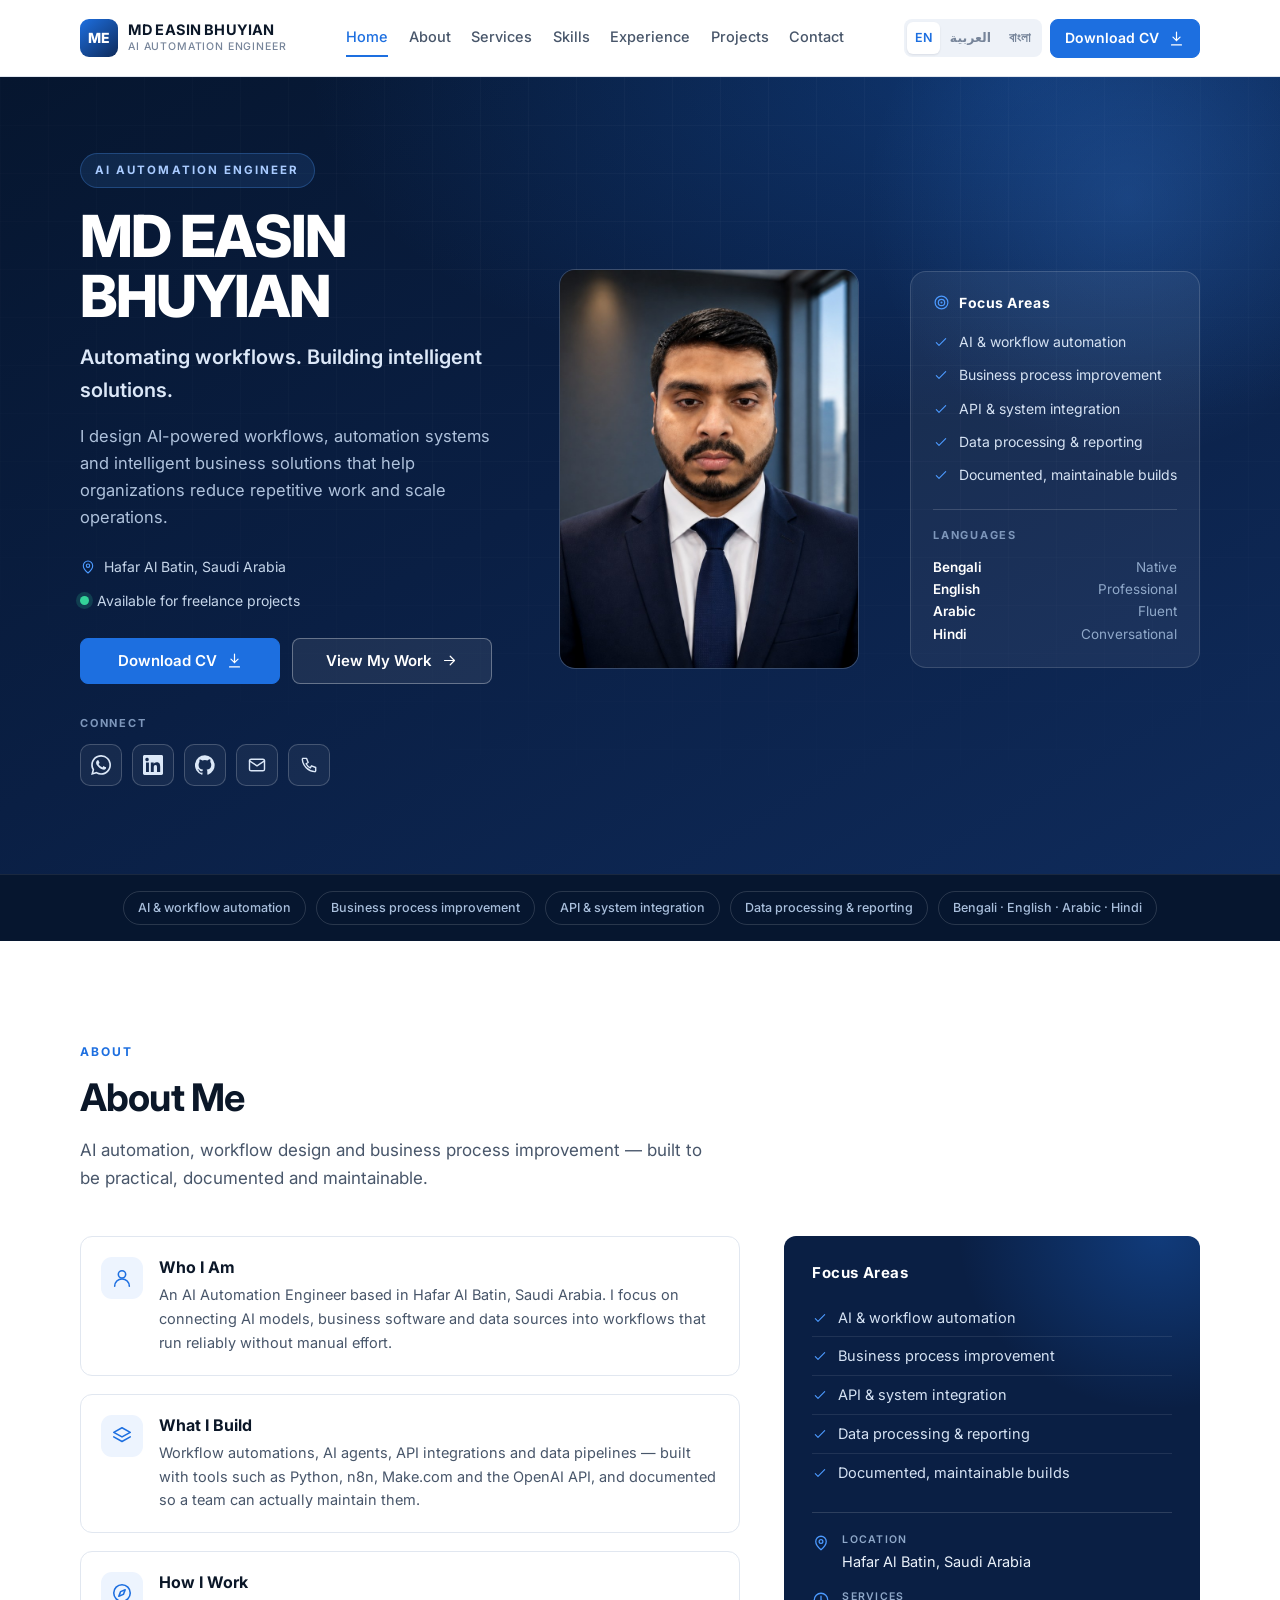
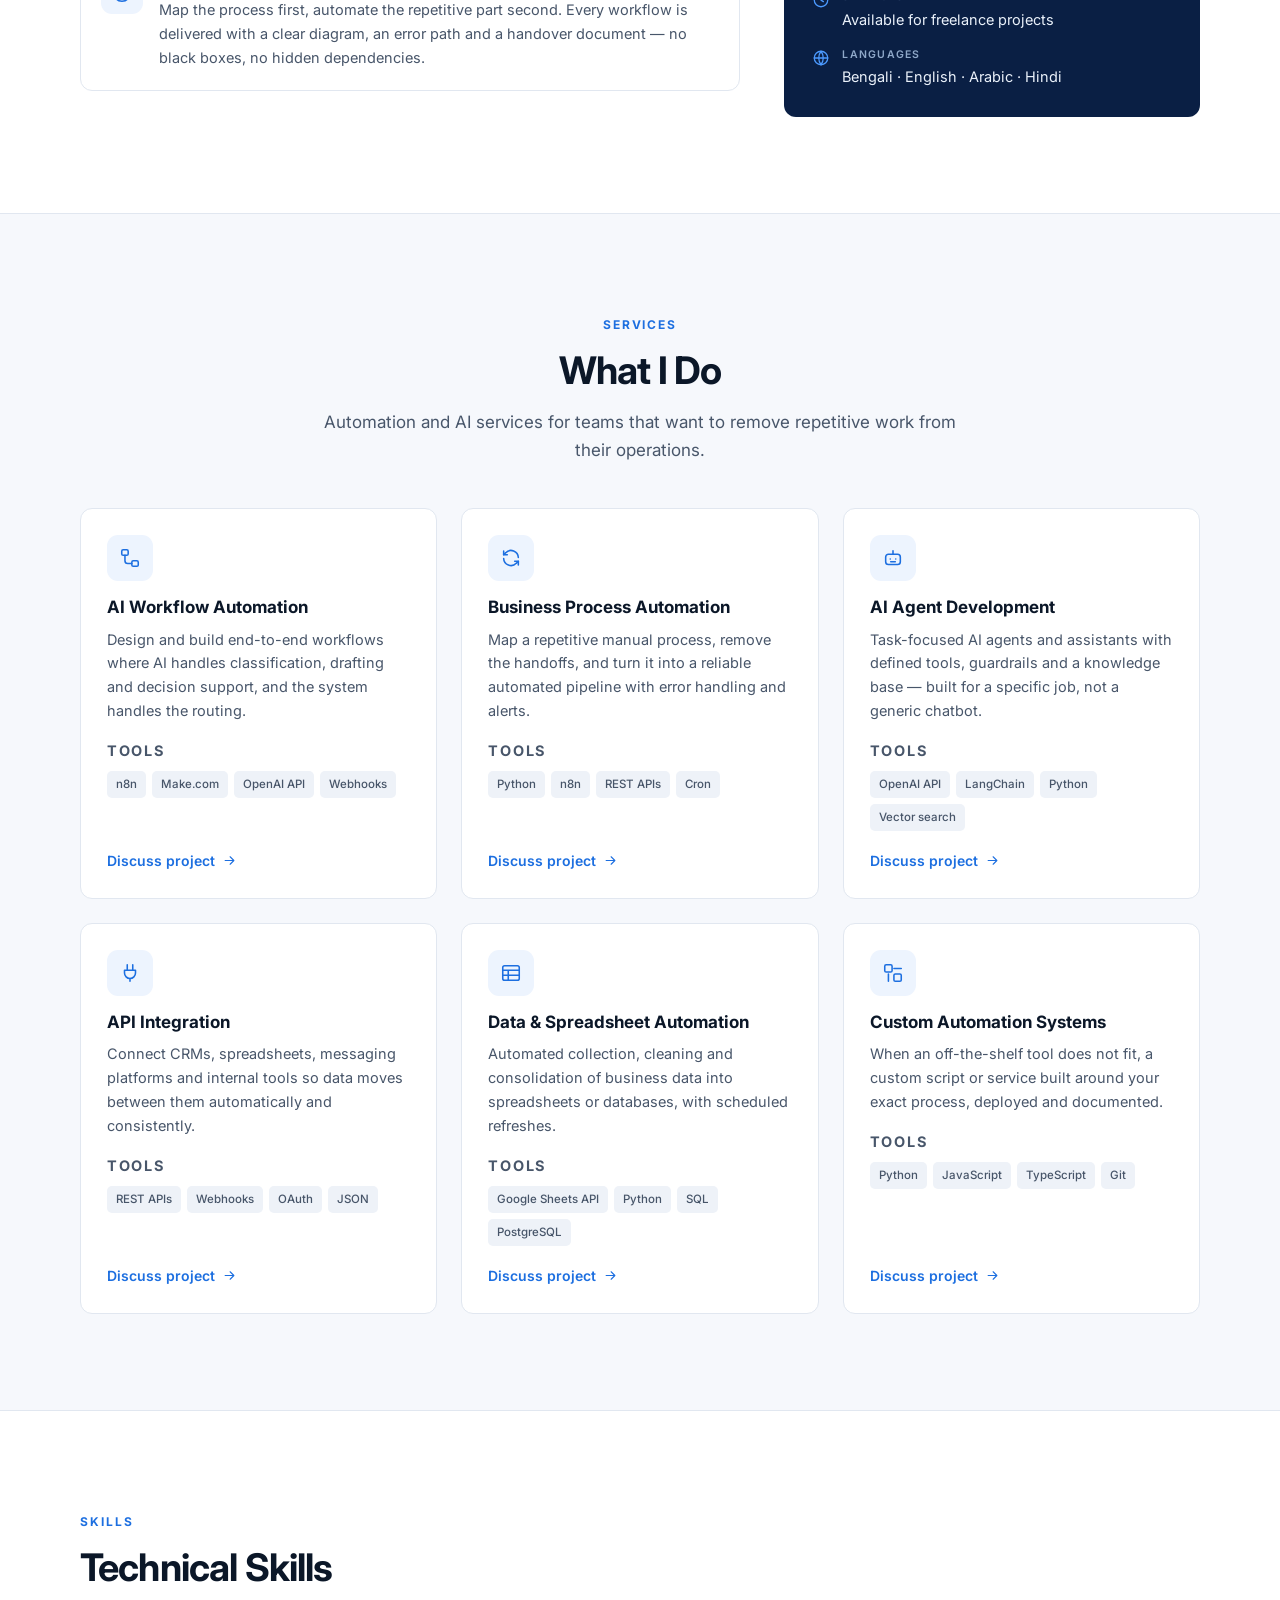
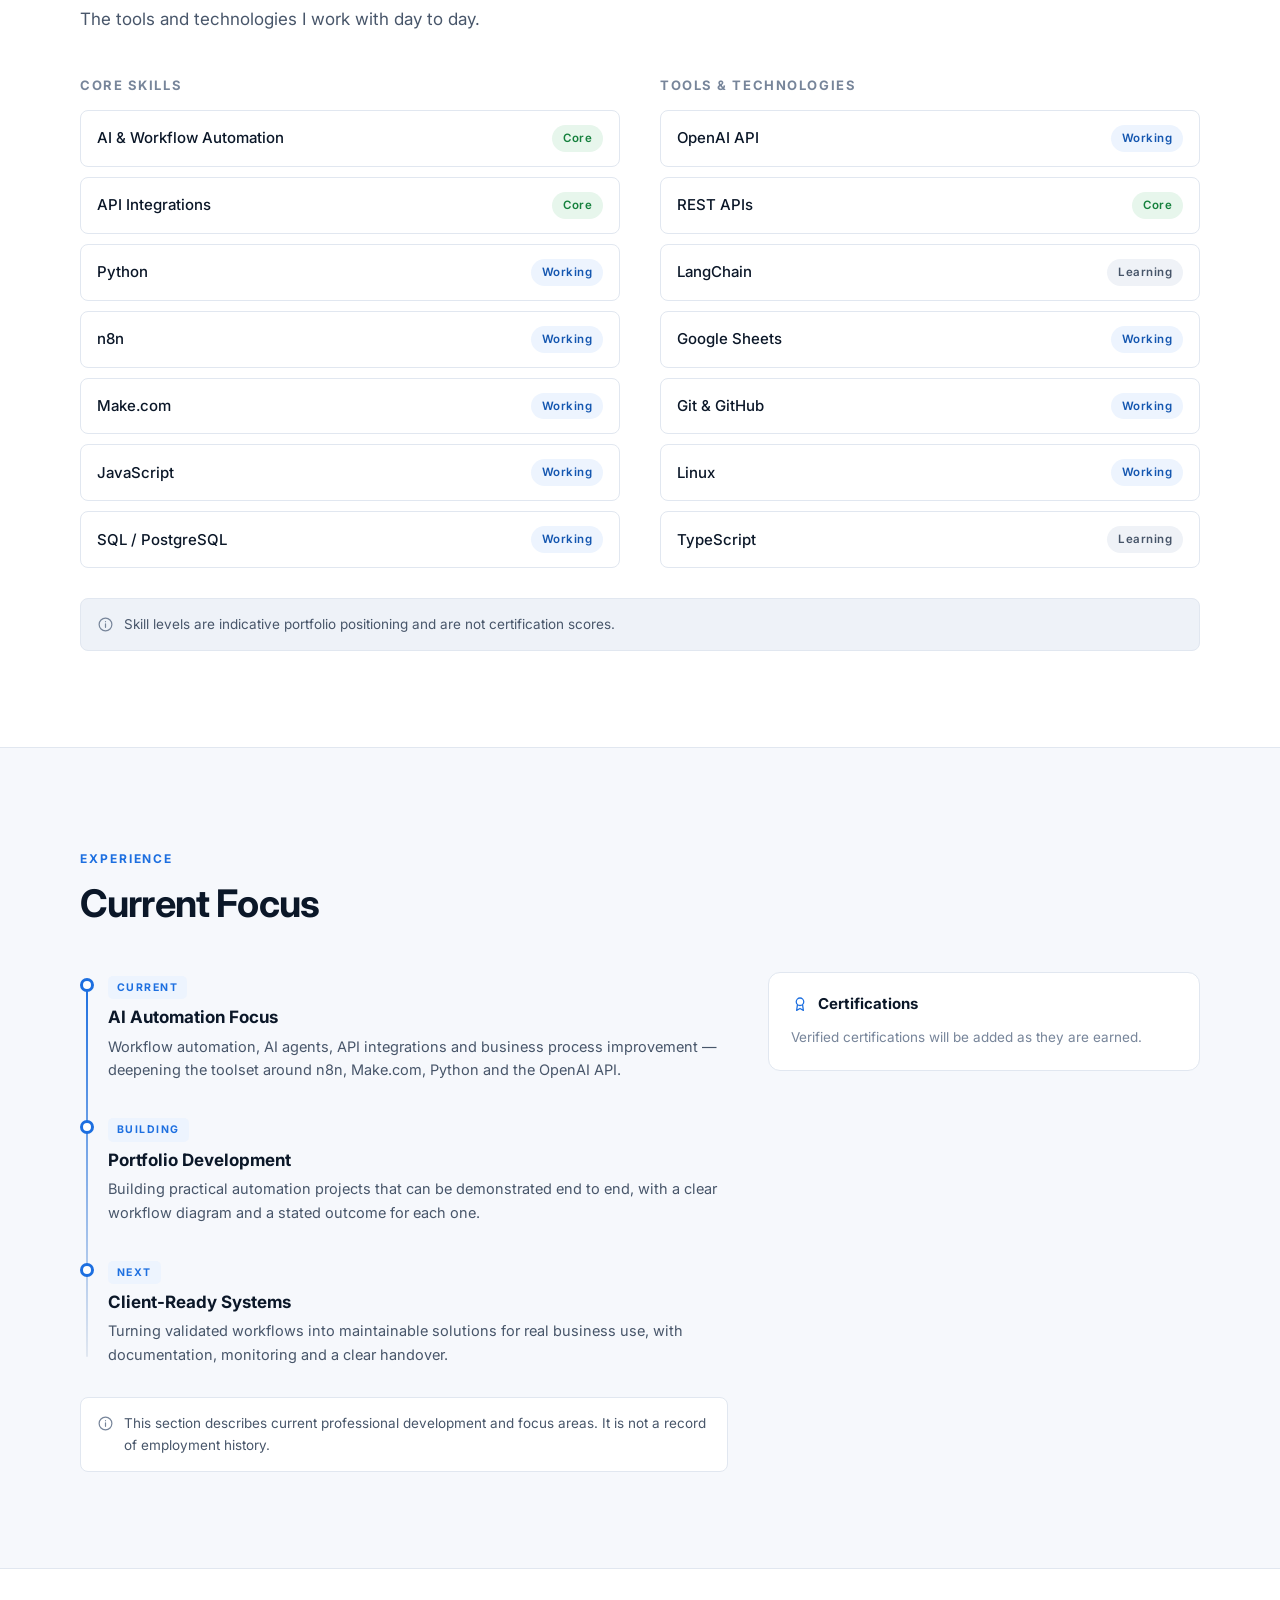
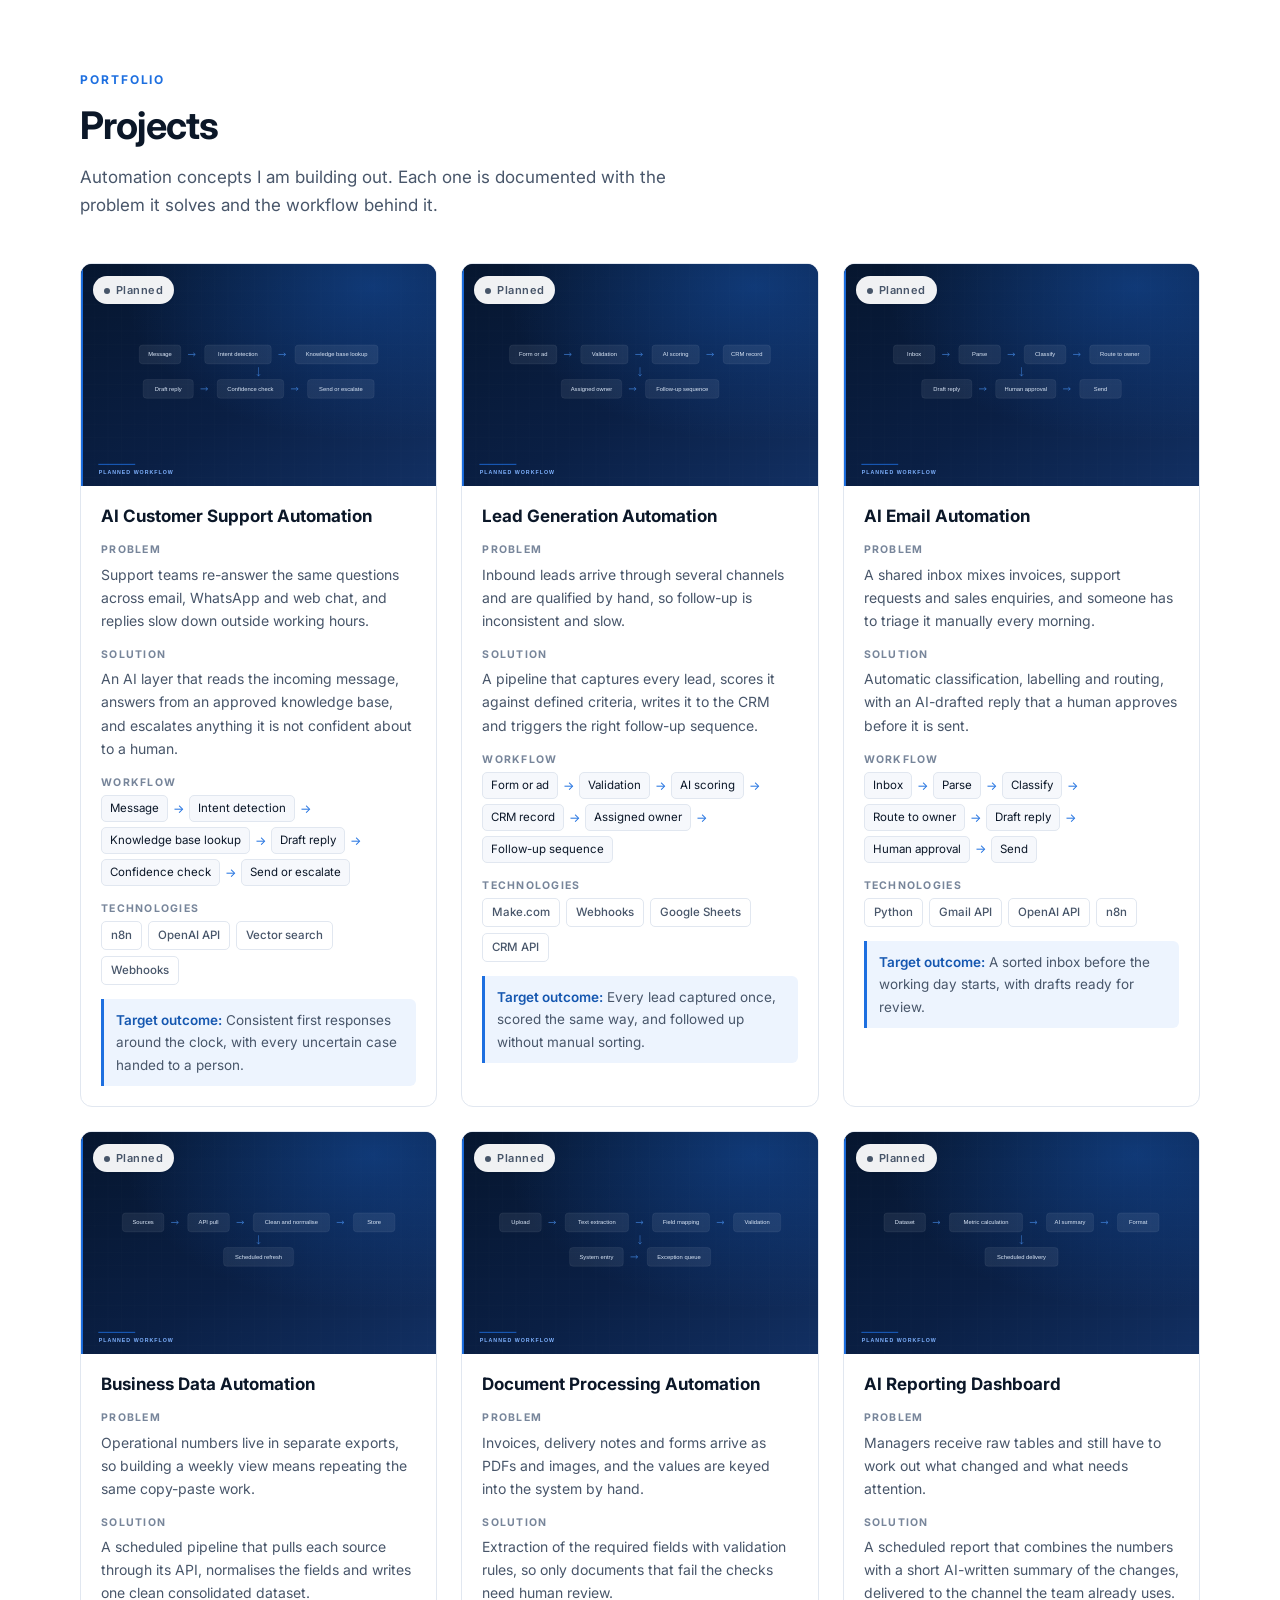
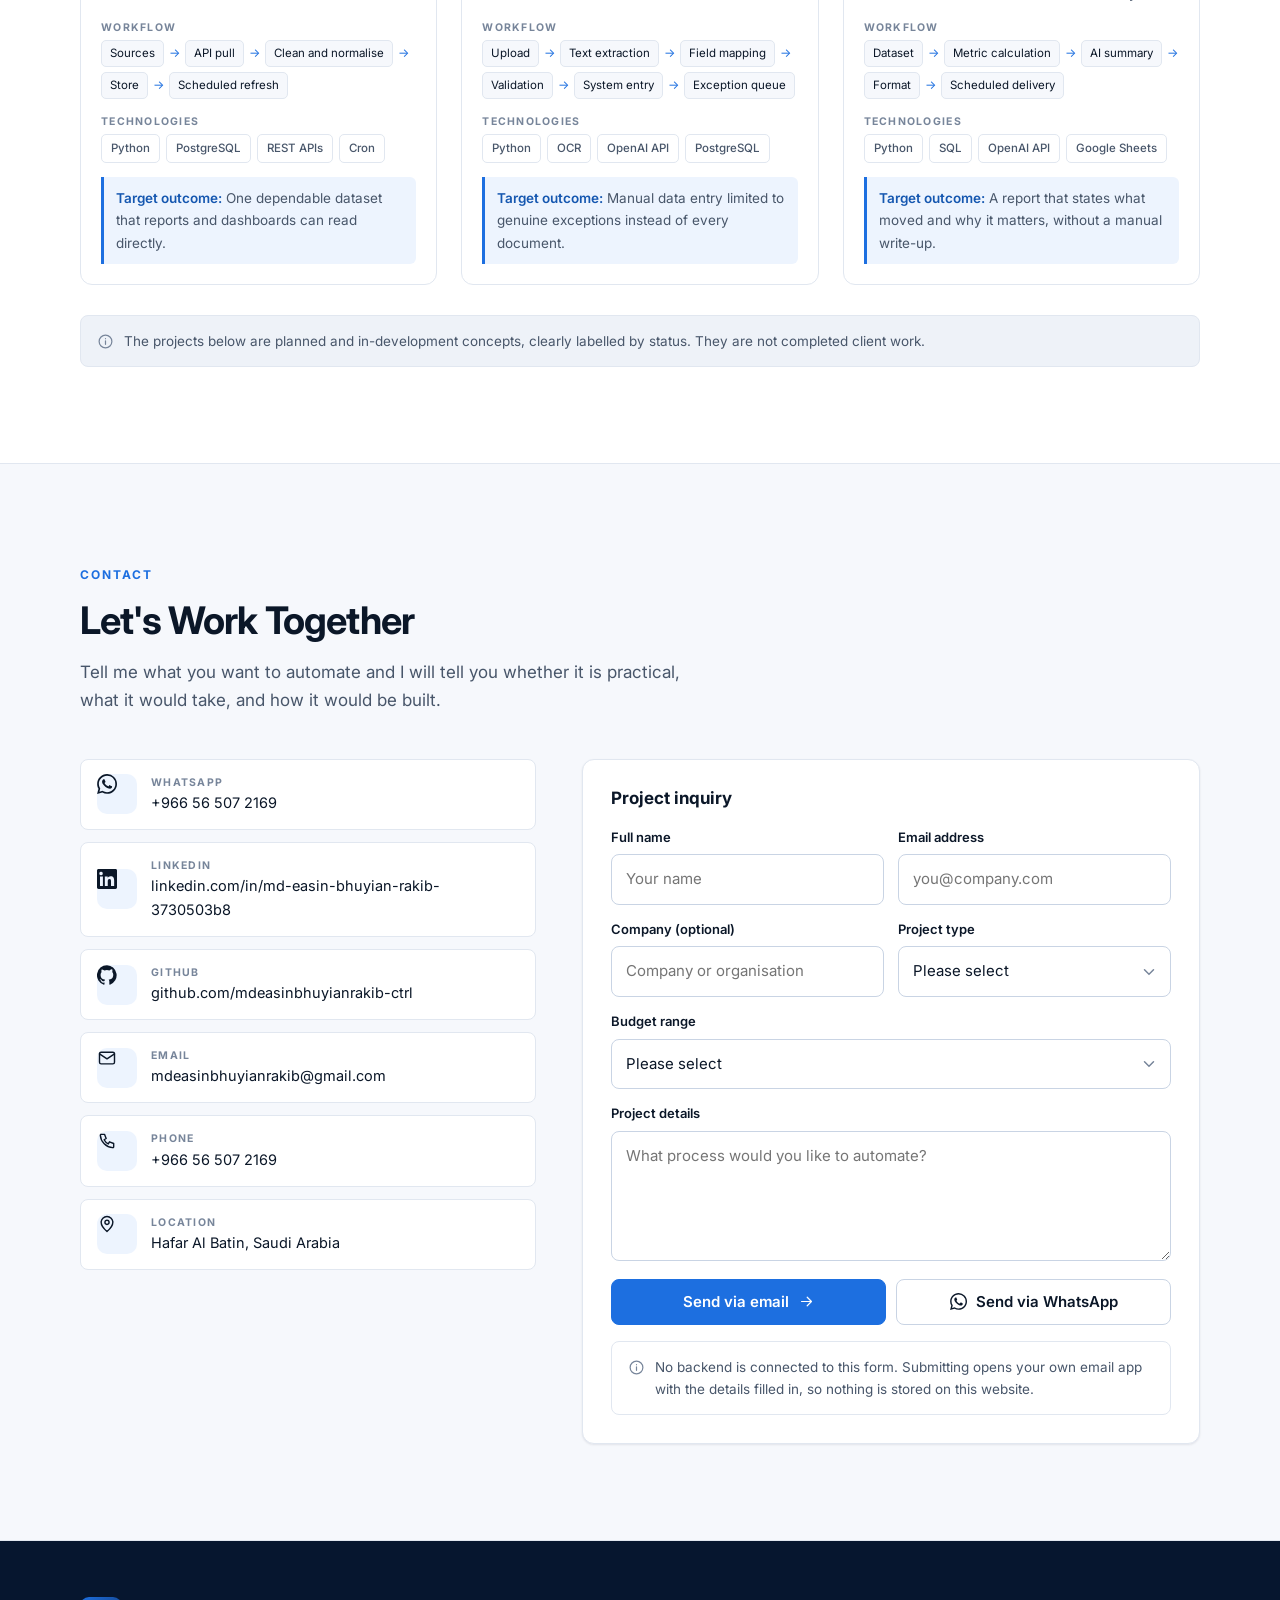
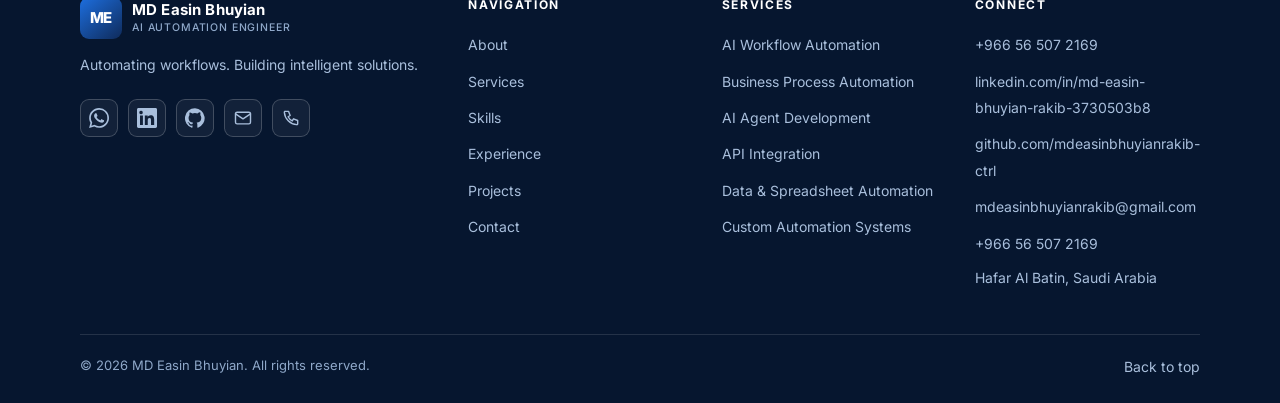
==== commit c1d13d77: "Add Hindi and derive every language list from the data Hindi added at conversational level, matching" ====
--- a/index.html
+++ b/index.html
@@ -259,7 +259,7 @@
           </div>
           <div>
             <svg class="icon" viewBox="0 0 24 24" aria-hidden="true"><use href="#i-globe"></use></svg>
-            <span><b data-i18n="languages">Languages</b><span>English · العربية · বাংলা</span></span>
+            <span><b data-i18n="languages">Languages</b><span data-render="spoken-inline"></span></span>
           </div>
         </div>
       </div>
--- a/css/styles.css
+++ b/css/styles.css
@@ -341,7 +341,8 @@
   aspect-ratio:4/5;max-width:340px;width:100%;
   background:rgba(255,255,255,.05);border:1px solid rgba(255,255,255,.14);
 }
-.portrait img{width:100%;height:100%;object-fit:cover}
+/* Portrait stays framed on the face at every crop ratio. */
+.portrait img{width:100%;height:100%;object-fit:cover;object-position:50% 22%}
 .portrait__fallback{
   position:absolute;inset:0;display:none;place-items:center;align-content:center;
   gap:8px;text-align:center;color:#5C7CAC;padding:16px;
@@ -373,7 +374,7 @@
 @media (min-width:900px){
   .hero__inner{grid-template-columns:minmax(0,1.15fr) minmax(0,.85fr)}
   .hero__aside{grid-template-columns:minmax(0,1fr);align-content:center}
-  .portrait{max-width:none;justify-self:stretch;aspect-ratio:5/4}
+  .portrait{max-width:none;justify-self:stretch;aspect-ratio:4/5}
 }
 @media (min-width:900px){
   .hero--nophoto .hero__inner{grid-template-columns:minmax(0,1.3fr) minmax(0,.7fr)}
